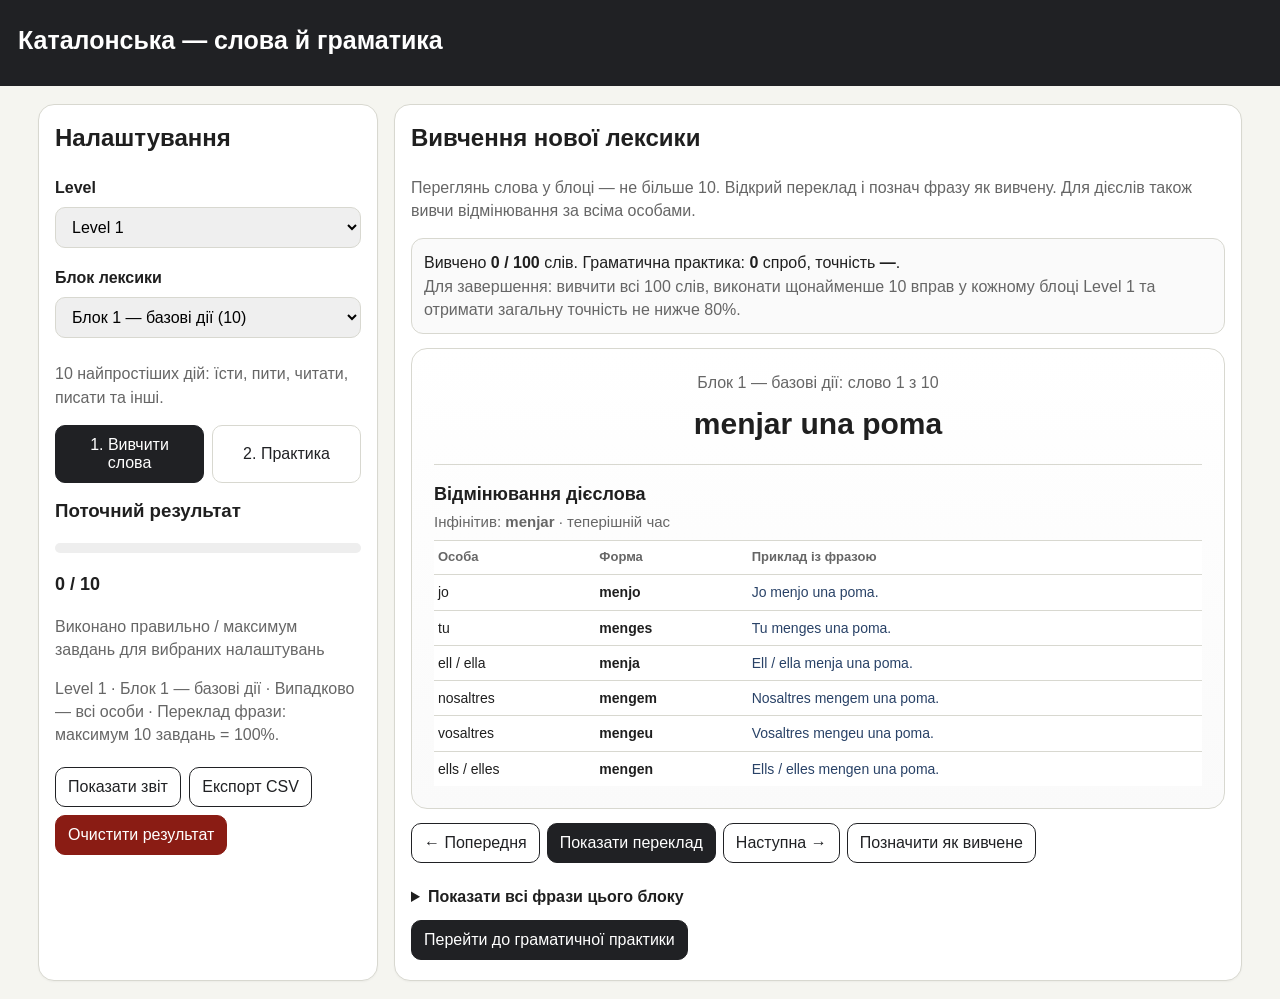
==== index.html @ cbca5242 "Add files via upload" ====
<!DOCTYPE html>
<html lang="uk">
<head>
  <meta charset="UTF-8">
  <meta name="viewport" content="width=device-width, initial-scale=1.0">
  <title>Каталонська — слова, дієслова й граматика</title>
  <style>
    :root {
      --bg:#f5f5f0; --card:#fff; --ink:#1f1f1f; --muted:#666; --line:#d8d8d0;
      --accent:#202124; --ok:#0a7a3d; --bad:#b3261e; --warn:#956000;
      --soft:#eef3ff; --soft2:#f2f7f0;
    }
    *{box-sizing:border-box}
    body{margin:0;font-family:Arial,Helvetica,sans-serif;background:var(--bg);color:var(--ink);line-height:1.45}
    header{background:var(--accent);color:#fff;padding:22px 18px}
    header h1{margin:0 0 6px;font-size:25px}
    header p{margin:0;color:#ddd}
    main{max-width:1240px;margin:0 auto;padding:18px;display:grid;grid-template-columns:1fr;gap:16px}
    @media(min-width:980px){main{grid-template-columns:340px 1fr}}
    .card{background:var(--card);border:1px solid var(--line);border-radius:16px;padding:16px;box-shadow:0 1px 2px rgba(0,0,0,.04)}
    h2,h3{margin-top:0}
    label{display:block;margin-top:10px}
    button,input,select{font-size:16px;border-radius:10px;border:1px solid var(--line);padding:10px 12px}
    select,input{width:100%;margin:8px 0}
    button{background:var(--accent);color:#fff;border-color:var(--accent);cursor:pointer;margin:4px 4px 4px 0}
    button.secondary{background:#fff;color:var(--accent)}
    button.danger{background:#8a1c14;border-color:#8a1c14}
    button:disabled{opacity:.55;cursor:not-allowed}
    button.lesson{display:block;width:100%;text-align:left;background:#fff;color:var(--accent);border-color:var(--line);margin:7px 0;padding:9px 11px}
    button.lesson.active{background:var(--accent);color:#fff}
    .muted{color:var(--muted)}
    .phrase-box{background:var(--soft);border-radius:14px;padding:14px;margin:12px 0}
    .phrase-main{font-size:23px;font-weight:bold;margin-bottom:6px}
    .grammar-note{background:var(--soft2);border:1px solid #d7e7d2;border-radius:12px;padding:12px;margin:12px 0}
    .step-title{font-size:21px;margin:6px 0 10px}
    .task{font-size:19px;background:#fafafa;border:1px solid var(--line);border-radius:12px;padding:12px;margin:12px 0}
    .feedback{display:none;padding:12px;border-radius:12px;margin-top:12px}
    .feedback.ok{display:block;background:#e7f6ed;color:var(--ok);border:1px solid #bfe5cd}
    .feedback.bad{display:block;background:#fdecea;color:var(--bad);border:1px solid #f5c7c3}
    .feedback.assisted{display:block;background:#fff7e8;color:var(--warn);border:1px solid #ead3a0}
    .progress{height:10px;background:#eee;border-radius:999px;overflow:hidden;margin:10px 0}
    .bar{height:100%;width:0;background:var(--accent);transition:width .2s ease}
    .score{font-size:18px;font-weight:bold}
    .choices button{display:block;width:100%;background:#fff;color:var(--accent);text-align:left;border-color:var(--line);margin:8px 0}
    .choices button.selected{border-color:var(--accent);background:#f0f0f0}
    .word-bank span{display:inline-block;padding:8px 10px;margin:4px;border:1px solid var(--line);border-radius:10px;background:#fff;cursor:pointer}
    .target{min-height:46px;border:1px dashed #999;border-radius:12px;background:#fafafa;padding:9px;margin:8px 0 12px}
    table{width:100%;border-collapse:collapse;margin-top:10px;font-size:14px}
    td,th{border-top:1px solid var(--line);padding:7px 4px;text-align:left;vertical-align:top}
    .hint-panel{margin-top:10px;padding:10px;border:1px solid var(--line);border-radius:12px;background:#fafafa}
    .hint-warning{font-size:14px;color:var(--warn);margin:6px 0}
    .metrics{display:grid;grid-template-columns:1fr;gap:10px;margin:12px 0}
    @media(min-width:760px){.metrics{grid-template-columns:repeat(auto-fit,minmax(130px,1fr))}}
    .metric{border:1px solid var(--line);border-radius:12px;padding:12px;background:#fafafa}
    .metric .value{font-size:24px;font-weight:bold}
    .level{padding:10px 12px;border-radius:12px;margin:10px 0;border:1px solid var(--line);background:#fafafa}
    .level.ok{border-color:#bfe5cd;color:var(--ok);background:#e7f6ed}
    .level.warn{border-color:#ead3a0;color:var(--warn);background:#fff7e8}
    .level.bad{border-color:#f5c7c3;color:var(--bad);background:#fdecea}
    .mistakes{max-height:300px;overflow:auto;border:1px solid var(--line);border-radius:12px;background:#fafafa;padding:8px}
    .mistake{border-bottom:1px solid var(--line);padding:8px 4px;font-size:14px}
    .mistake:last-child{border-bottom:none}
    .mode-switch{display:grid;grid-template-columns:1fr 1fr;gap:8px;margin:14px 0}
    button.mode{margin:0;background:#fff;color:var(--accent);border-color:var(--line)}
    button.mode.active{background:var(--accent);color:#fff;border-color:var(--accent)}
    .study-card{border:1px solid var(--line);border-radius:16px;padding:22px;text-align:center;background:linear-gradient(180deg,#fff,#fafafa);margin:14px 0}
    .study-ca{font-size:30px;font-weight:700;margin:8px 0}
    .study-uk{font-size:22px;margin:12px 0;color:var(--ok)}
    .study-conjugation{margin-top:18px;padding-top:16px;border-top:1px solid var(--line);text-align:left}
    .study-conjugation h3{margin:0 0 4px;font-size:18px}
    .study-conjugation .verb-label{font-size:15px;color:var(--muted);margin-bottom:8px}
    .study-conjugation table{margin-top:8px;background:#fff}
    .study-conjugation th{font-size:13px;color:var(--muted)}
    .study-conjugation td:nth-child(2){font-weight:700}
    .study-conjugation .example{color:#294267}
    @media(max-width:620px){
      .study-conjugation th:nth-child(3),
      .study-conjugation td:nth-child(3){display:none}
    }
    .study-actions{display:flex;flex-wrap:wrap;gap:7px;align-items:center}
    .study-actions button{margin:0}
    .study-progress{padding:12px;border:1px solid var(--line);border-radius:12px;background:#fafafa;margin:12px 0}
    .vocab-table td:first-child{font-weight:700}
    .learned-row{background:#eef8f1}
    .learned-badge{display:inline-block;padding:2px 7px;border-radius:999px;background:#e7f6ed;color:var(--ok);font-size:13px}
    .spelling-note{margin-top:7px;padding:8px 10px;border-radius:10px;background:#eef3ff;color:#294267}
    details{margin-top:14px}
    summary{cursor:pointer;font-weight:700;padding:8px 0}
    .hidden{display:none}
    code{background:#eee;padding:2px 5px;border-radius:5px}
  </style>
</head>
<body>
<header>
  <h1>Каталонська — слова й граматика</h1>
</header>

<main>
  <aside class="card">
    <h2>Налаштування</h2>

    <label for="levelSelect"><b>Level</b></label>
    <select id="levelSelect">
      <option value="level1">Level 1</option>
      <option value="level2">Level 2</option>
      <option value="level3">Level 3</option>
      <option value="level4">Level 4</option>
    </select>

    <label for="blockSelect"><b>Блок лексики</b></label>
    <select id="blockSelect"></select>
    <p class="muted" id="blockDescription"></p>

    <div class="mode-switch" aria-label="Режим роботи">
      <button class="mode active" id="studyMode" type="button">1. Вивчити слова</button>
      <button class="mode" id="practiceMode" type="button">2. Практика</button>
    </div>

    <div id="grammarControls" class="hidden">
      <label for="personSelect"><b>Граматична особа</b></label>
      <select id="personSelect">
        <option value="random">Випадково — всі особи</option>
        <option value="jo">jo</option>
        <option value="tu">tu</option>
        <option value="ell">ell / ella</option>
        <option value="nosaltres">nosaltres</option>
        <option value="vosaltres">vosaltres</option>
        <option value="ells">ells / elles</option>
      </select>

      <h3>Мініуроки</h3>
      <button class="lesson active" data-lesson="phrase">1. Переклад фрази</button>
      <button class="lesson" data-lesson="choice">2. Обери фразу</button>
      <button class="lesson" data-lesson="present">3. Теперішній час</button>
      <button class="lesson" data-lesson="negative">4. Заперечення</button>
      <button class="lesson" data-lesson="question">5. Питання</button>
      <button class="lesson" data-lesson="modal">6. He de / Puc / Vull</button>
      <button class="lesson" data-lesson="past">7. Минулий час</button>
      <button class="lesson" data-lesson="future">8. Майбутній час</button>
      <button class="lesson" data-lesson="build">9. Склади речення</button>
      <button class="lesson" data-lesson="mixed">10. Змішана практика</button>
    </div>

    <h3>Поточний результат</h3>
    <div class="progress"><div class="bar" id="bar"></div></div>
    <p class="score"><span id="correct">0</span> / <span id="total">0</span></p>
    <p class="muted">Виконано правильно / максимум завдань для вибраних налаштувань</p>
    <p class="muted" id="filterMaximum"></p>

    <button class="secondary" id="showReport">Показати звіт</button>
    <button class="secondary" id="exportCsv">Експорт CSV</button>
    <button class="danger" id="reset">Очистити результат</button>
  </aside>

  <section class="card">
    <div id="studyPanel">
      <h2>Вивчення нової лексики</h2>
      <p class="muted">Переглянь слова у блоці — не більше 10. Відкрий переклад і познач фразу як вивчену. Для дієслів також вивчи відмінювання за всіма особами.</p>

      <div id="beginnerProgress" class="study-progress"></div>

      <div class="study-card">
        <div class="muted" id="studyCounter"></div>
        <div class="study-ca" id="studyCa"></div>
        <div class="study-uk hidden" id="studyUk"></div>
        <div class="study-conjugation" id="studyConjugation"></div>
      </div>

      <div class="study-actions">
        <button class="secondary" id="studyPrev" type="button">← Попередня</button>
        <button id="revealTranslation" type="button">Показати переклад</button>
        <button class="secondary" id="studyNext" type="button">Наступна →</button>
        <button class="secondary" id="markLearned" type="button">Позначити як вивчене</button>
      </div>

      <details>
        <summary>Показати всі фрази цього блоку</summary>
        <table class="vocab-table" id="vocabTable">
          <thead><tr><th>Каталонською</th><th>Українською</th><th>Статус</th></tr></thead>
          <tbody></tbody>
        </table>
      </details>

      <button id="goToPractice" type="button">Перейти до граматичної практики</button>
    </div>

    <div id="practicePanel" class="hidden">
      <h2 id="lessonTitle"></h2>

      <div class="phrase-box">
        <div class="phrase-main" id="ukPhrase"></div>
        <div class="muted">Блок: <b id="activeBlockTitle"></b></div>
        <div class="muted">Каталонська фраза після перевірки: <b id="caPhrase">—</b></div>
      </div>

      <div class="grammar-note" id="grammarNote"></div>
      <div id="exercise"></div>
      <div id="feedback" class="feedback"></div>

      <button id="check">Перевірити</button>
      <button class="secondary" id="next" disabled>Наступне завдання</button>
      <p class="muted">Оцінюється тільки перша перевірка. Великі/малі літери та каталонські наголоси не знижують бал. Якщо відкрити підказку до перевірки, бал не нараховується.</p>
    </div>

    <div id="reportPanel" class="hidden">
      <h2>Звіт про якість роботи</h2>
      <p class="muted">Дані зберігаються локально в браузері цього пристрою.</p>

      <div id="qualityLevel" class="level"></div>

      <div class="metrics">
        <div class="metric"><div class="value" id="mAccuracy">0%</div><div>Виконання вибраного набору</div></div>
        <div class="metric"><div class="value" id="mCorrect">0</div><div>Правильно без підказки</div></div>
        <div class="metric"><div class="value" id="mHints">0</div><div>Використано підказок</div></div>
        <div class="metric"><div class="value" id="mAttempts">0</div><div>Усього спроб</div></div>
        <div class="metric"><div class="value" id="mTime">0 c</div><div>Середній час</div></div>
        <div class="metric"><div class="value" id="mSpelling">0</div><div>Підказки з написання</div></div>
      </div>

      <h3>Результат за блоками</h3>
      <table id="blockTable"><thead><tr><th>Блок</th><th>Правильно</th><th>Усього</th><th>Точність</th><th>Оцінка</th></tr></thead><tbody></tbody></table>

      <h3>Результат за мініуроками</h3>
      <table id="lessonTable"><thead><tr><th>Мініурок</th><th>Правильно</th><th>Усього</th><th>Точність</th><th>Оцінка</th></tr></thead><tbody></tbody></table>

      <h3>Результат за особами</h3>
      <table id="personTable"><thead><tr><th>Особа</th><th>Правильно</th><th>Усього</th><th>Точність</th><th>Оцінка</th></tr></thead><tbody></tbody></table>

      <h3>Що потрібно повторити</h3>
      <div id="recommendations"></div>

      <h3>Останні незараховані відповіді</h3>
      <div id="mistakes" class="mistakes"></div>

      <button class="secondary" id="backToPractice">Повернутися до вправ</button>
    </div>
  </section>
</main>

<script>
const BLOCKS = [
  {
    "id": "beginner1",
    "level": "level1",
    "title": "Блок 1 — базові дії",
    "description": "10 найпростіших дій: їсти, пити, читати, писати та інші.",
    "phrases": [
      {
        "ca": "menjar una poma",
        "uk": "їсти яблуко"
      },
      {
        "ca": "beure aigua",
        "uk": "пити воду"
      },
      {
        "ca": "llegir un llibre",
        "uk": "читати книжку"
      },
      {
        "ca": "escriure una paraula",
        "uk": "писати слово"
      },
      {
        "ca": "mirar un dibuix",
        "uk": "дивитися на малюнок"
      },
      {
        "ca": "escoltar música",
        "uk": "слухати музику"
      },
      {
        "ca": "parlar català",
        "uk": "говорити каталонською"
      },
      {
        "ca": "obrir la porta",
        "uk": "відчиняти двері"
      },
      {
        "ca": "tancar la finestra",
        "uk": "зачиняти вікно"
      },
      {
        "ca": "dormir bé",
        "uk": "добре спати"
      }
    ]
  },
  {
    "id": "beginner2",
    "level": "level1",
    "title": "Блок 2 — удома",
    "description": "10 простих фраз про дім і щоденні домашні справи.",
    "phrases": [
      {
        "ca": "viure en una casa",
        "uk": "жити в будинку"
      },
      {
        "ca": "entrar a l’habitació",
        "uk": "заходити до кімнати"
      },
      {
        "ca": "sortir de casa",
        "uk": "виходити з дому"
      },
      {
        "ca": "netejar la taula",
        "uk": "прибирати стіл"
      },
      {
        "ca": "rentar els plats",
        "uk": "мити посуд"
      },
      {
        "ca": "preparar l’esmorzar",
        "uk": "готувати сніданок"
      },
      {
        "ca": "ajudar a casa",
        "uk": "допомагати вдома"
      },
      {
        "ca": "buscar les claus",
        "uk": "шукати ключі"
      },
      {
        "ca": "trobar la motxilla",
        "uk": "знаходити рюкзак"
      },
      {
        "ca": "seure a la cadira",
        "uk": "сідати на стілець"
      }
    ]
  },
  {
    "id": "beginner3",
    "level": "level1",
    "title": "Блок 3 — школа",
    "description": "10 базових фраз про уроки, завдання та клас.",
    "phrases": [
      {
        "ca": "anar a l’escola",
        "uk": "йти до школи"
      },
      {
        "ca": "estudiar català",
        "uk": "вивчати каталонську"
      },
      {
        "ca": "fer els deures",
        "uk": "робити домашнє завдання"
      },
      {
        "ca": "preguntar a la mestra",
        "uk": "запитувати вчительку"
      },
      {
        "ca": "respondre una pregunta",
        "uk": "відповідати на запитання"
      },
      {
        "ca": "treballar en grup",
        "uk": "працювати в групі"
      },
      {
        "ca": "dibuixar un mapa",
        "uk": "малювати карту"
      },
      {
        "ca": "comptar fins a deu",
        "uk": "рахувати до десяти"
      },
      {
        "ca": "aprendre una paraula",
        "uk": "вивчати слово"
      },
      {
        "ca": "recordar la resposta",
        "uk": "пам’ятати відповідь"
      }
    ]
  },
  {
    "id": "beginner4",
    "level": "level1",
    "title": "Блок 4 — сім’я та друзі",
    "description": "10 простих фраз про родину, друзів і спілкування.",
    "phrases": [
      {
        "ca": "veure la família",
        "uk": "бачити родину"
      },
      {
        "ca": "visitar els avis",
        "uk": "відвідувати бабусю й дідуся"
      },
      {
        "ca": "jugar amb un amic",
        "uk": "гратися з другом"
      },
      {
        "ca": "parlar amb la mare",
        "uk": "розмовляти з мамою"
      },
      {
        "ca": "ajudar el pare",
        "uk": "допомагати татові"
      },
      {
        "ca": "estimar la família",
        "uk": "любити родину"
      },
      {
        "ca": "compartir una joguina",
        "uk": "ділитися іграшкою"
      },
      {
        "ca": "esperar una amiga",
        "uk": "чекати на подругу"
      },
      {
        "ca": "donar les gràcies",
        "uk": "дякувати"
      },
      {
        "ca": "saludar un company",
        "uk": "вітатися з однокласником"
      }
    ]
  },
  {
    "id": "beginner5",
    "level": "level1",
    "title": "Блок 5 — мій день",
    "description": "10 фраз про ранкові справи, школу, їжу та сон.",
    "phrases": [
      {
        "ca": "llevar-se al matí",
        "uk": "вставати вранці"
      },
      {
        "ca": "rentar-se la cara",
        "uk": "мити обличчя"
      },
      {
        "ca": "vestir-se ràpid",
        "uk": "швидко одягатися"
      },
      {
        "ca": "esmorzar a casa",
        "uk": "снідати вдома"
      },
      {
        "ca": "anar a l’escola",
        "uk": "йти до школи"
      },
      {
        "ca": "tornar a casa",
        "uk": "повертатися додому"
      },
      {
        "ca": "dinar amb la família",
        "uk": "обідати з родиною"
      },
      {
        "ca": "descansar una estona",
        "uk": "трохи відпочивати"
      },
      {
        "ca": "sopar a les vuit",
        "uk": "вечеряти о восьмій"
      },
      {
        "ca": "anar a dormir",
        "uk": "йти спати"
      }
    ]
  },
  {
    "id": "beginner6",
    "level": "level1",
    "title": "Блок 6 — їжа та напої",
    "description": "10 базових фраз про продукти, приготування їжі та бажання.",
    "phrases": [
      {
        "ca": "comprar pa",
        "uk": "купувати хліб"
      },
      {
        "ca": "menjar fruita",
        "uk": "їсти фрукти"
      },
      {
        "ca": "beure llet",
        "uk": "пити молоко"
      },
      {
        "ca": "cuinar arròs",
        "uk": "готувати рис"
      },
      {
        "ca": "tallar una poma",
        "uk": "різати яблуко"
      },
      {
        "ca": "preparar una amanida",
        "uk": "готувати салат"
      },
      {
        "ca": "posar la taula",
        "uk": "накривати на стіл"
      },
      {
        "ca": "tenir gana",
        "uk": "бути голодним"
      },
      {
        "ca": "tenir set",
        "uk": "хотіти пити"
      },
      {
        "ca": "voler un gelat",
        "uk": "хотіти морозиво"
      }
    ]
  },
  {
    "id": "beginner7",
    "level": "level1",
    "title": "Блок 7 — місця та напрямки",
    "description": "10 простих фраз про дорогу, транспорт і рух.",
    "phrases": [
      {
        "ca": "anar al parc",
        "uk": "йти до парку"
      },
      {
        "ca": "caminar pel carrer",
        "uk": "йти вулицею"
      },
      {
        "ca": "girar a la dreta",
        "uk": "повертати праворуч"
      },
      {
        "ca": "girar a l’esquerra",
        "uk": "повертати ліворуч"
      },
      {
        "ca": "entrar a la botiga",
        "uk": "заходити до магазину"
      },
      {
        "ca": "sortir de l’escola",
        "uk": "виходити зі школи"
      },
      {
        "ca": "esperar l’autobús",
        "uk": "чекати на автобус"
      },
      {
        "ca": "pujar les escales",
        "uk": "підійматися сходами"
      },
      {
        "ca": "baixar les escales",
        "uk": "спускатися сходами"
      },
      {
        "ca": "arribar a casa",
        "uk": "приходити додому"
      }
    ]
  },
  {
    "id": "beginner8",
    "level": "level1",
    "title": "Блок 8 — одяг і погода",
    "description": "10 базових фраз про одяг, температуру та погоду.",
    "phrases": [
      {
        "ca": "portar una jaqueta",
        "uk": "носити куртку"
      },
      {
        "ca": "posar-se un abric",
        "uk": "одягати пальто"
      },
      {
        "ca": "treure les sabates",
        "uk": "знімати взуття"
      },
      {
        "ca": "obrir el paraigua",
        "uk": "розкривати парасолю"
      },
      {
        "ca": "tenir fred",
        "uk": "мерзнути"
      },
      {
        "ca": "tenir calor",
        "uk": "відчувати спеку"
      },
      {
        "ca": "mirar la pluja",
        "uk": "дивитися на дощ"
      },
      {
        "ca": "jugar amb la neu",
        "uk": "гратися зі снігом"
      },
      {
        "ca": "veure el sol",
        "uk": "бачити сонце"
      },
      {
        "ca": "esperar bon temps",
        "uk": "чекати гарної погоди"
      }
    ]
  },
  {
    "id": "beginner9",
    "level": "level1",
    "title": "Блок 9 — почуття та потреби",
    "description": "10 простих фраз про самопочуття, потреби та емоції.",
    "phrases": [
      {
        "ca": "sentir-se bé",
        "uk": "почуватися добре"
      },
      {
        "ca": "sentir-se malament",
        "uk": "почуватися погано"
      },
      {
        "ca": "tenir por",
        "uk": "боятися"
      },
      {
        "ca": "tenir son",
        "uk": "хотіти спати"
      },
      {
        "ca": "necessitar ajuda",
        "uk": "потребувати допомоги"
      },
      {
        "ca": "voler descansar",
        "uk": "хотіти відпочити"
      },
      {
        "ca": "poder continuar",
        "uk": "могти продовжувати"
      },
      {
        "ca": "dir la veritat",
        "uk": "казати правду"
      },
      {
        "ca": "riure molt",
        "uk": "багато сміятися"
      },
      {
        "ca": "plorar una mica",
        "uk": "трохи плакати"
      }
    ]
  },
  {
    "id": "beginner10",
    "level": "level1",
    "title": "Блок 10 — просте спілкування",
    "description": "Останні 10 фраз Level 1: привітання, відповіді та прохання.",
    "phrases": [
      {
        "ca": "dir bon dia",
        "uk": "казати «добрий день»"
      },
      {
        "ca": "dir bona nit",
        "uk": "казати «добраніч»"
      },
      {
        "ca": "demanar perdó",
        "uk": "просити вибачення"
      },
      {
        "ca": "donar les gràcies",
        "uk": "дякувати"
      },
      {
        "ca": "preguntar el nom",
        "uk": "запитувати ім’я"
      },
      {
        "ca": "respondre que sí",
        "uk": "відповідати «так»"
      },
      {
        "ca": "respondre que no",
        "uk": "відповідати «ні»"
      },
      {
        "ca": "parlar a poc a poc",
        "uk": "говорити повільно"
      },
      {
        "ca": "repetir una paraula",
        "uk": "повторювати слово"
      },
      {
        "ca": "entendre la pregunta",
        "uk": "розуміти запитання"
      }
    ]
  },
  {
    "id": "level2_1",
    "level": "level2",
    "title": "Блок 1 — у школі",
    "description": "Шкільні дії, інструкції та просте спілкування на уроці.",
    "phrases": [
      {
        "ca": "portar el material escolar",
        "uk": "приносити шкільне приладдя"
      },
      {
        "ca": "arribar a l’escola a temps",
        "uk": "приходити до школи вчасно"
      },
      {
        "ca": "escoltar la mestra",
        "uk": "слухати вчительку"
      },
      {
        "ca": "treballar en parella",
        "uk": "працювати в парі"
      },
      {
        "ca": "fer una pregunta",
        "uk": "ставити запитання"
      },
      {
        "ca": "demanar ajuda",
        "uk": "просити допомоги"
      },
      {
        "ca": "escriure una resposta completa",
        "uk": "писати повну відповідь"
      },
      {
        "ca": "llegir en veu alta",
        "uk": "читати вголос"
      },
      {
        "ca": "corregir un error",
        "uk": "виправляти помилку"
      },
      {
        "ca": "preparar un examen",
        "uk": "готуватися до іспиту"
      }
    ]
  },
  {
    "id": "level2_2",
    "level": "level2",
    "title": "Блок 2 — розпорядок дня",
    "description": "Щоденні справи з точнішим описом часу та послідовності.",
    "phrases": [
      {
        "ca": "llevar-se a les set",
        "uk": "вставати о сьомій"
      },
      {
        "ca": "rentar-se les dents",
        "uk": "чистити зуби"
      },
      {
        "ca": "vestir-se abans d’esmorzar",
        "uk": "одягатися перед сніданком"
      },
      {
        "ca": "preparar la motxilla",
        "uk": "готувати рюкзак"
      },
      {
        "ca": "sortir de casa d’hora",
        "uk": "виходити з дому рано"
      },
      {
        "ca": "caminar fins a l’escola",
        "uk": "йти пішки до школи"
      },
      {
        "ca": "tornar a casa a la tarda",
        "uk": "повертатися додому після обіду"
      },
      {
        "ca": "fer els deures després de dinar",
        "uk": "робити домашнє завдання після обіду"
      },
      {
        "ca": "descansar mitja hora",
        "uk": "відпочивати пів години"
      },
      {
        "ca": "anar a dormir d’hora",
        "uk": "лягати спати рано"
      }
    ]
  },
  {
    "id": "level2_3",
    "level": "level2",
    "title": "Блок 3 — домашні справи",
    "description": "Прості обов’язки вдома та догляд за кімнатою.",
    "phrases": [
      {
        "ca": "fer el llit",
        "uk": "застеляти ліжко"
      },
      {
        "ca": "netejar l’habitació",
        "uk": "прибирати кімнату"
      },
      {
        "ca": "rentar la roba",
        "uk": "прати одяг"
      },
      {
        "ca": "treure la brossa",
        "uk": "виносити сміття"
      },
      {
        "ca": "posar la taula",
        "uk": "накривати на стіл"
      },
      {
        "ca": "preparar el sopar",
        "uk": "готувати вечерю"
      },
      {
        "ca": "obrir les finestres",
        "uk": "відчиняти вікна"
      },
      {
        "ca": "tancar la porta amb clau",
        "uk": "замикати двері на ключ"
      },
      {
        "ca": "ajudar la família",
        "uk": "допомагати родині"
      },
      {
        "ca": "buscar una cosa perduda",
        "uk": "шукати загублену річ"
      }
    ]
  },
  {
    "id": "level2_4",
    "level": "level2",
    "title": "Блок 4 — їжа та покупки",
    "description": "Покупки, просте замовлення їжі та приготування страв.",
    "phrases": [
      {
        "ca": "comprar fruita i verdura",
        "uk": "купувати фрукти й овочі"
      },
      {
        "ca": "demanar un entrepà",
        "uk": "замовляти бутерброд"
      },
      {
        "ca": "triar una beguda",
        "uk": "обирати напій"
      },
      {
        "ca": "pagar el compte",
        "uk": "оплачувати рахунок"
      },
      {
        "ca": "preparar un berenar",
        "uk": "готувати перекус"
      },
      {
        "ca": "tallar el pa",
        "uk": "різати хліб"
      },
      {
        "ca": "cuinar pasta",
        "uk": "готувати макарони"
      },
      {
        "ca": "posar llet als cereals",
        "uk": "додавати молоко до пластівців"
      },
      {
        "ca": "beure suc de taronja",
        "uk": "пити апельсиновий сік"
      },
      {
        "ca": "voler unes postres",
        "uk": "хотіти десерт"
      }
    ]
  },
  {
    "id": "level2_5",
    "level": "level2",
    "title": "Блок 5 — місто і транспорт",
    "description": "Пересування містом, автобусом і пошук потрібного місця.",
    "phrases": [
      {
        "ca": "anar a la biblioteca",
        "uk": "йти до бібліотеки"
      },
      {
        "ca": "esperar l’autobús",
        "uk": "чекати на автобус"
      },
      {
        "ca": "pujar a l’autobús",
        "uk": "сідати в автобус"
      },
      {
        "ca": "baixar a la parada següent",
        "uk": "виходити на наступній зупинці"
      },
      {
        "ca": "caminar fins al parc",
        "uk": "йти пішки до парку"
      },
      {
        "ca": "girar després del semàfor",
        "uk": "повертати після світлофора"
      },
      {
        "ca": "entrar a la farmàcia",
        "uk": "заходити до аптеки"
      },
      {
        "ca": "sortir del supermercat",
        "uk": "виходити із супермаркету"
      },
      {
        "ca": "arribar a l’estació",
        "uk": "прибувати на станцію"
      },
      {
        "ca": "tornar a casa en autobús",
        "uk": "повертатися додому автобусом"
      }
    ]
  },
  {
    "id": "level2_6",
    "level": "level2",
    "title": "Блок 6 — здоров’я",
    "description": "Прості фрази про самопочуття, відпочинок і здорові звички.",
    "phrases": [
      {
        "ca": "tenir mal de cap",
        "uk": "мати головний біль"
      },
      {
        "ca": "tenir mal de panxa",
        "uk": "мати біль у животі"
      },
      {
        "ca": "necessitar descansar",
        "uk": "потребувати відпочинку"
      },
      {
        "ca": "beure molta aigua",
        "uk": "пити багато води"
      },
      {
        "ca": "menjar aliments saludables",
        "uk": "їсти корисні продукти"
      },
      {
        "ca": "prendre un medicament",
        "uk": "приймати ліки"
      },
      {
        "ca": "anar al metge",
        "uk": "йти до лікаря"
      },
      {
        "ca": "dormir vuit hores",
        "uk": "спати вісім годин"
      },
      {
        "ca": "caminar cada dia",
        "uk": "ходити пішки щодня"
      },
      {
        "ca": "sentir-se millor",
        "uk": "почуватися краще"
      }
    ]
  },
  {
    "id": "level2_7",
    "level": "level2",
    "title": "Блок 7 — вільний час",
    "description": "Хобі, спорт, музика, читання та культурні заняття.",
    "phrases": [
      {
        "ca": "fer esport després de classe",
        "uk": "займатися спортом після уроків"
      },
      {
        "ca": "jugar a futbol",
        "uk": "грати у футбол"
      },
      {
        "ca": "mirar una pel·lícula",
        "uk": "дивитися фільм"
      },
      {
        "ca": "llegir un còmic",
        "uk": "читати комікс"
      },
      {
        "ca": "escoltar una cançó nova",
        "uk": "слухати нову пісню"
      },
      {
        "ca": "dibuixar un personatge",
        "uk": "малювати персонажа"
      },
      {
        "ca": "fer una foto",
        "uk": "робити фотографію"
      },
      {
        "ca": "visitar un museu",
        "uk": "відвідувати музей"
      },
      {
        "ca": "aprendre una cançó",
        "uk": "вивчати пісню"
      },
      {
        "ca": "caminar amb els amics",
        "uk": "гуляти з друзями"
      }
    ]
  },
  {
    "id": "level2_8",
    "level": "level2",
    "title": "Блок 8 — друзі та родина",
    "description": "Спілкування, допомога, спільні заняття та повага до інших.",
    "phrases": [
      {
        "ca": "parlar amb els companys",
        "uk": "розмовляти з однокласниками"
      },
      {
        "ca": "ajudar una amiga",
        "uk": "допомагати подрузі"
      },
      {
        "ca": "compartir una idea",
        "uk": "ділитися ідеєю"
      },
      {
        "ca": "esperar un amic",
        "uk": "чекати на друга"
      },
      {
        "ca": "donar un regal",
        "uk": "дарувати подарунок"
      },
      {
        "ca": "explicar una història",
        "uk": "розповідати історію"
      },
      {
        "ca": "respectar una opinió",
        "uk": "поважати думку"
      },
      {
        "ca": "visitar els avis",
        "uk": "відвідувати бабусю й дідуся"
      },
      {
        "ca": "jugar amb els cosins",
        "uk": "гратися з двоюрідними братами й сестрами"
      },
      {
        "ca": "treballar amb una altra persona",
        "uk": "працювати з іншою людиною"
      }
    ]
  },
  {
    "id": "level2_9",
    "level": "level2",
    "title": "Блок 9 — погода та одяг",
    "description": "Одяг за погодою та прості дії в дощовий або теплий день.",
    "phrases": [
      {
        "ca": "portar sabates còmodes",
        "uk": "носити зручне взуття"
      },
      {
        "ca": "posar-se una gorra",
        "uk": "одягати кепку"
      },
      {
        "ca": "treure la jaqueta",
        "uk": "знімати куртку"
      },
      {
        "ca": "obrir el paraigua",
        "uk": "розкривати парасолю"
      },
      {
        "ca": "mirar la previsió del temps",
        "uk": "дивитися прогноз погоди"
      },
      {
        "ca": "tenir fred al matí",
        "uk": "мерзнути вранці"
      },
      {
        "ca": "tenir calor a la tarda",
        "uk": "відчувати спеку після обіду"
      },
      {
        "ca": "sortir amb paraigua",
        "uk": "виходити з парасолею"
      },
      {
        "ca": "caminar sota la pluja",
        "uk": "йти під дощем"
      },
      {
        "ca": "tornar a casa aviat",
        "uk": "повертатися додому рано"
      }
    ]
  },
  {
    "id": "level2_10",
    "level": "level2",
    "title": "Блок 10 — плани",
    "description": "Прості наміри та плани на вихідні або невелику подорож.",
    "phrases": [
      {
        "ca": "voler anar al cinema",
        "uk": "хотіти піти до кінотеатру"
      },
      {
        "ca": "poder sortir demà",
        "uk": "могти вийти завтра"
      },
      {
        "ca": "preparar una excursió",
        "uk": "готувати екскурсію"
      },
      {
        "ca": "parlar del cap de setmana",
        "uk": "говорити про вихідні"
      },
      {
        "ca": "visitar un lloc nou",
        "uk": "відвідувати нове місце"
      },
      {
        "ca": "portar menjar i aigua",
        "uk": "брати їжу та воду"
      },
      {
        "ca": "arribar a temps",
        "uk": "приходити вчасно"
      },
      {
        "ca": "recordar el camí",
        "uk": "пам’ятати дорогу"
      },
      {
        "ca": "tornar al vespre",
        "uk": "повертатися ввечері"
      },
      {
        "ca": "fer plans amb els amics",
        "uk": "планувати щось із друзями"
      }
    ]
  },
  {
    "id": "block1_part1",
    "title": "Блок 1 — рішення та думки, частина 1",
    "description": "Перший блок попередньої лексики. Частина 1 з 3; у блоці 10 слів.",
    "phrases": [
      {
        "ca": "fer un esforç",
        "uk": "докласти зусиль"
      },
      {
        "ca": "prendre una decisió",
        "uk": "ухвалити рішення"
      },
      {
        "ca": "tenir en compte",
        "uk": "брати до уваги"
      },
      {
        "ca": "posar-se d’acord",
        "uk": "домовитися"
      },
      {
        "ca": "anar amb compte",
        "uk": "бути обережним"
      },
      {
        "ca": "fer-se responsable de",
        "uk": "брати на себе відповідальність за"
      },
      {
        "ca": "tenir l’oportunitat de",
        "uk": "мати можливість"
      },
      {
        "ca": "donar suport a algú",
        "uk": "підтримувати когось"
      },
      {
        "ca": "fer una queixa",
        "uk": "подати скаргу"
      },
      {
        "ca": "arribar a una conclusió",
        "uk": "дійти висновку"
      }
    ],
    "level": "level3"
  },
  {
    "id": "block1_part2",
    "title": "Блок 2 — рішення та думки, частина 2",
    "description": "Перший блок попередньої лексики. Частина 2 з 3; у блоці 10 слів.",
    "phrases": [
      {
        "ca": "canviar d’opinió",
        "uk": "змінити думку"
      },
      {
        "ca": "estar d’acord amb",
        "uk": "погоджуватися з"
      },
      {
        "ca": "estar en desacord amb",
        "uk": "не погоджуватися з"
      },
      {
        "ca": "tenir dubtes sobre",
        "uk": "мати сумніви щодо"
      },
      {
        "ca": "resoldre un problema",
        "uk": "вирішити проблему"
      },
      {
        "ca": "aprofitar el temps",
        "uk": "використовувати час з користю"
      },
      {
        "ca": "perdre el temps",
        "uk": "марнувати час"
      },
      {
        "ca": "fer una proposta",
        "uk": "зробити пропозицію"
      },
      {
        "ca": "millorar les condicions",
        "uk": "покращити умови"
      },
      {
        "ca": "tenir experiència en",
        "uk": "мати досвід у"
      }
    ],
    "level": "level3"
  },
  {
    "id": "block1_part3",
    "title": "Блок 3 — рішення та думки, частина 3",
    "description": "Перший блок попередньої лексики. Частина 3 з 3; у блоці 5 слів.",
    "phrases": [
      {
        "ca": "fer front a una situació",
        "uk": "дати раду ситуації"
      },
      {
        "ca": "dependre de les circumstàncies",
        "uk": "залежати від обставин"
      },
      {
        "ca": "aconseguir un objectiu",
        "uk": "досягти мети"
      },
      {
        "ca": "tenir conseqüències",
        "uk": "мати наслідки"
      },
      {
        "ca": "valorar els avantatges i els inconvenients",
        "uk": "оцінити переваги та недоліки"
      }
    ],
    "level": "level3"
  },
  {
    "id": "block2_part1",
    "title": "Блок 4 — правила та співпраця, частина 1",
    "description": "Другий блок попередньої лексики. Частина 1 з 3; у блоці 10 слів.",
    "phrases": [
      {
        "ca": "prendre mesures",
        "uk": "вживати заходів"
      },
      {
        "ca": "fer una excepció",
        "uk": "зробити виняток"
      },
      {
        "ca": "tenir la intenció de",
        "uk": "мати намір"
      },
      {
        "ca": "posar en pràctica",
        "uk": "застосувати на практиці"
      },
      {
        "ca": "fer una comparació",
        "uk": "зробити порівняння"
      },
      {
        "ca": "arribar a un acord",
        "uk": "досягти домовленості"
      },
      {
        "ca": "tenir confiança en",
        "uk": "мати довіру до"
      },
      {
        "ca": "perdre la confiança en",
        "uk": "втратити довіру до"
      },
      {
        "ca": "fer una reclamació",
        "uk": "подати претензію / скаргу"
      },
      {
        "ca": "donar una explicació",
        "uk": "дати пояснення"
      }
    ],
    "level": "level3"
  },
  {
    "id": "block2_part2",
    "title": "Блок 5 — правила та співпраця, частина 2",
    "description": "Другий блок попередньої лексики. Частина 2 з 3; у блоці 10 слів.",
    "phrases": [
      {
        "ca": "demanar aclariments",
        "uk": "попросити роз’яснення"
      },
      {
        "ca": "tenir accés a",
        "uk": "мати доступ до"
      },
      {
        "ca": "limitar l’accés a",
        "uk": "обмежити доступ до"
      },
      {
        "ca": "fer servir una eina",
        "uk": "використовувати інструмент"
      },
      {
        "ca": "assumir un risc",
        "uk": "взяти на себе ризик"
      },
      {
        "ca": "evitar un conflicte",
        "uk": "уникнути конфлікту"
      },
      {
        "ca": "tenir una actitud positiva",
        "uk": "мати позитивне ставлення"
      },
      {
        "ca": "canviar de comportament",
        "uk": "змінити поведінку"
      },
      {
        "ca": "respectar les normes",
        "uk": "дотримуватися правил"
      },
      {
        "ca": "incomplir les normes",
        "uk": "порушувати правила"
      }
    ],
    "level": "level3"
  },
  {
    "id": "block2_part3",
    "title": "Блок 6 — правила та співпраця, частина 3",
    "description": "Другий блок попередньої лексики. Частина 3 з 3; у блоці 5 слів.",
    "phrases": [
      {
        "ca": "tenir una bona relació amb",
        "uk": "мати добрі стосунки з"
      },
      {
        "ca": "fer una aportació",
        "uk": "зробити внесок"
      },
      {
        "ca": "arribar tard",
        "uk": "запізнитися"
      },
      {
        "ca": "complir un termini",
        "uk": "вкластися у термін"
      },
      {
        "ca": "prendre consciència de",
        "uk": "усвідомити"
      }
    ],
    "level": "level3"
  },
  {
    "id": "block3_part1",
    "title": "Блок 7 — участь та результати, частина 1",
    "description": "Третій блок попередньої лексики. Частина 1 з 3; у блоці 10 слів.",
    "phrases": [
      {
        "ca": "tenir influència en",
        "uk": "мати вплив на"
      },
      {
        "ca": "participar en",
        "uk": "брати участь у"
      },
      {
        "ca": "parar atenció a",
        "uk": "звертати увагу на"
      },
      {
        "ca": "evitar errors",
        "uk": "уникати помилок"
      },
      {
        "ca": "treure una conclusió",
        "uk": "зробити висновок"
      },
      {
        "ca": "dependre d’algú",
        "uk": "залежати від когось"
      },
      {
        "ca": "comptar amb algú",
        "uk": "покладатися на когось"
      },
      {
        "ca": "adaptar-se a una situació",
        "uk": "пристосуватися до ситуації"
      },
      {
        "ca": "millorar el nivell",
        "uk": "підвищити рівень"
      },
      {
        "ca": "reduir el risc",
        "uk": "зменшити ризик"
      }
    ],
    "level": "level3"
  },
  {
    "id": "block3_part2",
    "title": "Блок 8 — участь та результати, частина 2",
    "description": "Третій блок попередньої лексики. Частина 2 з 3; у блоці 10 слів.",
    "phrases": [
      {
        "ca": "obtenir un resultat",
        "uk": "досягти результату"
      },
      {
        "ca": "complir una promesa",
        "uk": "дотримуватися обіцянки"
      },
      {
        "ca": "trencar una promesa",
        "uk": "порушити обіцянку"
      },
      {
        "ca": "tenir avantatge sobre",
        "uk": "мати перевагу над"
      },
      {
        "ca": "expressar una opinió",
        "uk": "висловити думку"
      },
      {
        "ca": "defensar la pròpia posició",
        "uk": "захищати власну позицію"
      },
      {
        "ca": "acceptar les condicions",
        "uk": "погодитися з умовами"
      },
      {
        "ca": "rebutjar una proposta",
        "uk": "відмовитися від пропозиції"
      },
      {
        "ca": "fer una tria",
        "uk": "зробити вибір"
      },
      {
        "ca": "tenir present",
        "uk": "брати до уваги"
      }
    ],
    "level": "level3"
  },
  {
    "id": "block3_part3",
    "title": "Блок 9 — участь та результати, частина 3",
    "description": "Третій блок попередньої лексики. Частина 3 з 3; у блоці 5 слів.",
    "phrases": [
      {
        "ca": "causar dificultats",
        "uk": "викликати труднощі"
      },
      {
        "ca": "trobar una solució",
        "uk": "знайти рішення"
      },
      {
        "ca": "tractar amb",
        "uk": "мати справу з"
      },
      {
        "ca": "millorar el resultat",
        "uk": "покращити результат"
      },
      {
        "ca": "assumir la responsabilitat de",
        "uk": "нести відповідальність за"
      }
    ],
    "level": "level3"
  },
  {
    "id": "block4_part1",
    "title": "Блок 1 — права та обов’язки, частина 1",
    "description": "Четвертий блок попередньої лексики. Частина 1 з 3; у блоці 10 слів.",
    "phrases": [
      {
        "ca": "prendre part en",
        "uk": "брати участь у"
      },
      {
        "ca": "fer referència a",
        "uk": "посилатися на / стосуватися"
      },
      {
        "ca": "estar relacionat amb",
        "uk": "бути пов’язаним із"
      },
      {
        "ca": "tenir lloc",
        "uk": "відбуватися"
      },
      {
        "ca": "dur a terme",
        "uk": "здійснювати / виконувати"
      },
      {
        "ca": "posar en dubte",
        "uk": "ставити під сумнів"
      },
      {
        "ca": "tenir dret a",
        "uk": "мати право на"
      },
      {
        "ca": "fer valer els drets",
        "uk": "відстоювати права"
      },
      {
        "ca": "complir les obligacions",
        "uk": "виконувати обов’язки"
      },
      {
        "ca": "assumir les conseqüències",
        "uk": "прийняти наслідки"
      }
    ],
    "level": "level4"
  },
  {
    "id": "block4_part2",
    "title": "Блок 2 — права та обов’язки, частина 2",
    "description": "Четвертий блок попередньої лексики. Частина 2 з 3; у блоці 10 слів.",
    "phrases": [
      {
        "ca": "tenir una necessitat",
        "uk": "мати потребу"
      },
      {
        "ca": "satisfer una necessitat",
        "uk": "задовольнити потребу"
      },
      {
        "ca": "fer una previsió",
        "uk": "зробити прогноз / передбачення"
      },
      {
        "ca": "superar una dificultat",
        "uk": "подолати труднощі"
      },
      {
        "ca": "arribar a temps",
        "uk": "прибути вчасно"
      },
      {
        "ca": "mantenir el contacte",
        "uk": "підтримувати контакт"
      },
      {
        "ca": "perdre el contacte",
        "uk": "втратити контакт"
      },
      {
        "ca": "fer una entrevista",
        "uk": "провести / пройти співбесіду"
      },
      {
        "ca": "tenir una conversa",
        "uk": "мати розмову"
      },
      {
        "ca": "posar límits",
        "uk": "встановити межі"
      }
    ],
    "level": "level4"
  },
  {
    "id": "block4_part3",
    "title": "Блок 3 — права та обов’язки, частина 3",
    "description": "Четвертий блок попередньої лексики. Частина 3 з 3; у блоці 5 слів.",
    "phrases": [
      {
        "ca": "respectar els límits",
        "uk": "поважати межі"
      },
      {
        "ca": "prendre una iniciativa",
        "uk": "проявити ініціативу"
      },
      {
        "ca": "tenir una responsabilitat",
        "uk": "мати відповідальність"
      },
      {
        "ca": "compartir una experiència",
        "uk": "поділитися досвідом"
      },
      {
        "ca": "fer un seguiment de",
        "uk": "стежити за / контролювати перебіг"
      }
    ],
    "level": "level4"
  },
  {
    "id": "block5_part1",
    "title": "Блок 4 — досвід і відповідальність, частина 1",
    "description": "П’ятий блок попередньої лексики. Частина 1 з 3; у блоці 10 слів.",
    "phrases": [
      {
        "ca": "tenir en comú",
        "uk": "мати спільне"
      },
      {
        "ca": "fer una observació",
        "uk": "зробити зауваження / спостереження"
      },
      {
        "ca": "arribar a una decisió",
        "uk": "дійти рішення"
      },
      {
        "ca": "tenir un paper important",
        "uk": "мати важливу роль"
      },
      {
        "ca": "posar-se en contacte amb",
        "uk": "зв’язатися з"
      },
      {
        "ca": "mantenir una actitud",
        "uk": "зберігати ставлення / позицію"
      },
      {
        "ca": "canviar de tema",
        "uk": "змінити тему"
      },
      {
        "ca": "donar importància a",
        "uk": "надавати значення"
      },
      {
        "ca": "tenir cura de",
        "uk": "дбати про"
      },
      {
        "ca": "fer-se càrrec de",
        "uk": "взяти на себе / подбати про"
      }
    ],
    "level": "level4"
  },
  {
    "id": "block5_part2",
    "title": "Блок 5 — досвід і відповідальність, частина 2",
    "description": "П’ятий блок попередньої лексики. Частина 2 з 3; у блоці 10 слів.",
    "phrases": [
      {
        "ca": "anar més enllà de",
        "uk": "виходити за межі"
      },
      {
        "ca": "tenir dificultats per",
        "uk": "мати труднощі з"
      },
      {
        "ca": "trobar a faltar",
        "uk": "сумувати за / відчувати брак"
      },
      {
        "ca": "prendre una decisió encertada",
        "uk": "ухвалити правильне рішення"
      },
      {
        "ca": "fer una reflexió",
        "uk": "зробити роздум / поміркувати"
      },
      {
        "ca": "tenir una opinió formada",
        "uk": "мати сформовану думку"
      },
      {
        "ca": "posar un exemple",
        "uk": "навести приклад"
      },
      {
        "ca": "fer una crítica constructiva",
        "uk": "зробити конструктивну критику"
      },
      {
        "ca": "tenir una visió clara de",
        "uk": "мати чітке бачення"
      },
      {
        "ca": "actuar amb responsabilitat",
        "uk": "діяти відповідально"
      }
    ],
    "level": "level4"
  },
  {
    "id": "block5_part3",
    "title": "Блок 6 — досвід і відповідальність, частина 3",
    "description": "П’ятий блок попередньої лексики. Частина 3 з 3; у блоці 5 слів.",
    "phrases": [
      {
        "ca": "respondre a una necessitat",
        "uk": "відповідати потребі"
      },
      {
        "ca": "crear consciència",
        "uk": "формувати усвідомлення"
      },
      {
        "ca": "fer un canvi",
        "uk": "зробити зміну"
      },
      {
        "ca": "millorar la convivència",
        "uk": "покращити співжиття"
      },
      {
        "ca": "afrontar un repte",
        "uk": "прийняти виклик / впоратися з викликом"
      }
    ],
    "level": "level4"
  },
  {
    "id": "block6_part1",
    "title": "Блок 7 — аналіз та аргументація, частина 1",
    "description": "Шостий блок попередньої лексики. Частина 1 з 3; у блоці 10 слів.",
    "phrases": [
      {
        "ca": "tenir clar",
        "uk": "чітко розуміти"
      },
      {
        "ca": "fer una valoració",
        "uk": "зробити оцінку"
      },
      {
        "ca": "arribar a un punt comú",
        "uk": "дійти спільної точки зору"
      },
      {
        "ca": "tenir present que",
        "uk": "мати на увазі, що"
      },
      {
        "ca": "posar de manifest",
        "uk": "показати / виявити"
      },
      {
        "ca": "tenir conseqüències positives",
        "uk": "мати позитивні наслідки"
      },
      {
        "ca": "tenir conseqüències negatives",
        "uk": "мати негативні наслідки"
      },
      {
        "ca": "fer una hipòtesi",
        "uk": "висунути гіпотезу"
      },
      {
        "ca": "confirmar una hipòtesi",
        "uk": "підтвердити гіпотезу"
      },
      {
        "ca": "rebutjar una hipòtesi",
        "uk": "відхилити гіпотезу"
      }
    ],
    "level": "level4"
  },
  {
    "id": "block6_part2",
    "title": "Блок 8 — аналіз та аргументація, частина 2",
    "description": "Шостий блок попередньої лексики. Частина 2 з 3; у блоці 10 слів.",
    "phrases": [
      {
        "ca": "tenir un impacte en",
        "uk": "мати вплив на"
      },
      {
        "ca": "reduir les desigualtats",
        "uk": "зменшити нерівність"
      },
      {
        "ca": "augmentar les oportunitats",
        "uk": "збільшити можливості"
      },
      {
        "ca": "fomentar la participació",
        "uk": "сприяти участі"
      },
      {
        "ca": "promoure el respecte",
        "uk": "сприяти повазі"
      },
      {
        "ca": "evitar malentesos",
        "uk": "уникати непорозумінь"
      },
      {
        "ca": "resoldre un conflicte",
        "uk": "вирішити конфлікт"
      },
      {
        "ca": "prendre una posició",
        "uk": "зайняти позицію"
      },
      {
        "ca": "defensar un argument",
        "uk": "захищати аргумент"
      },
      {
        "ca": "qüestionar una idea",
        "uk": "ставити під сумнів ідею"
      }
    ],
    "level": "level4"
  },
  {
    "id": "block6_part3",
    "title": "Блок 9 — аналіз та аргументація, частина 3",
    "description": "Шостий блок попередньої лексики. Частина 3 з 3; у блоці 5 слів.",
    "phrases": [
      {
        "ca": "fer una anàlisi",
        "uk": "зробити аналіз"
      },
      {
        "ca": "treure profit de",
        "uk": "отримати користь із"
      },
      {
        "ca": "adaptar-se als canvis",
        "uk": "пристосуватися до змін"
      },
      {
        "ca": "mantenir l’equilibri",
        "uk": "підтримувати рівновагу"
      },
      {
        "ca": "assolir una meta",
        "uk": "досягти мети"
      }
    ],
    "level": "level4"
  }
];
const PRESENT_FORMS = {"acceptar":["accepto","acceptes","accepta","acceptem","accepteu","accepten"],"aconseguir":["aconsegueixo","aconsegueixes","aconsegueix","aconseguim","aconseguiu","aconsegueixen"],"actuar":["actuo","actues","actua","actuem","actueu","actuen"],"adaptar":["adapto","adaptes","adapta","adaptem","adapteu","adapten"],"afrontar":["afronto","afrontes","afronta","afrontem","afronteu","afronten"],"ajudar":["ajudo","ajudes","ajuda","ajudem","ajudeu","ajuden"],"anar":["vaig","vas","va","anem","aneu","van"],"aprendre":["aprenc","aprens","aprèn","aprenem","apreneu","aprenen"],"aprofitar":["aprofito","aprofites","aprofita","aprofitem","aprofiteu","aprofiten"],"arribar":["arribo","arribes","arriba","arribem","arribeu","arriben"],"assolir":["assoleixo","assoleixes","assoleix","assolim","assoliu","assoleixen"],"assumir":["assumeixo","assumeixes","assumeix","assumim","assumiu","assumeixen"],"augmentar":["augmento","augmentes","augmenta","augmentem","augmenteu","augmenten"],"buscar":["busco","busques","busca","busquem","busqueu","busquen"],"canviar":["canvio","canvies","canvia","canviem","canvieu","canvien"],"causar":["causo","causes","causa","causem","causeu","causen"],"cometre":["cometo","comets","comet","cometem","cometeu","cometen"],"compartir":["comparteixo","comparteixes","comparteix","compartim","compartiu","comparteixen"],"complir":["compleixo","compleixes","compleix","complim","compliu","compleixen"],"comptar":["compto","comptes","compta","comptem","compteu","compten"],"confirmar":["confirmo","confirmes","confirma","confirmem","confirmeu","confirmen"],"corregir":["corregeixo","corregeixes","corregeix","corregim","corregiu","corregeixen"],"crear":["creo","crees","crea","creem","creeu","creen"],"defensar":["defenso","defenses","defensa","defensem","defenseu","defensen"],"demanar":["demano","demanes","demana","demanem","demaneu","demanen"],"dependre":["depenc","depens","depèn","depenem","depeneu","depenen"],"donar":["dono","dones","dona","donem","doneu","donen"],"dur":["duc","dus","duu","duem","dueu","duen"],"entendre":["entenc","entens","entén","entenem","enteneu","entenen"],"escoltar":["escolto","escoltes","escolta","escoltem","escolteu","escolten"],"escriure":["escric","escrius","escriu","escrivim","escriviu","escriuen"],"estalviar":["estalvio","estalvies","estalvia","estalviem","estalvieu","estalvien"],"estar":["estic","estàs","està","estem","esteu","estan"],"evitar":["evito","evites","evita","evitem","eviteu","eviten"],"explicar":["explico","expliques","explica","expliquem","expliqueu","expliquen"],"expressar":["expresso","expresses","expressa","expressem","expresseu","expressen"],"fer":["faig","fas","fa","fem","feu","fan"],"fomentar":["fomento","fomentes","fomenta","fomentem","fomenteu","fomenten"],"incomplir":["incompleixo","incompleixes","incompleix","incomplim","incompliu","incompleixen"],"limitar":["limito","limites","limita","limitem","limiteu","limiten"],"llegir":["llegeixo","llegeixes","llegeix","llegim","llegiu","llegeixen"],"mantenir":["mantinc","mantens","manté","mantenim","manteniu","mantenen"],"millorar":["milloro","millores","millora","millorem","milloreu","milloren"],"obtenir":["obtinc","obtens","obté","obtenim","obteniu","obtenen"],"parar":["paro","pares","para","parem","pareu","paren"],"participar":["participo","participes","participa","participem","participeu","participen"],"perdre":["perdo","perds","perd","perdem","perdeu","perden"],"posar":["poso","poses","posa","posem","poseu","posen"],"prendre":["prenc","prens","pren","prenem","preneu","prenen"],"preparar":["preparo","prepares","prepara","preparem","prepareu","preparen"],"promoure":["promoc","promous","promou","promovem","promoveu","promouen"],"protegir":["protegeixo","protegeixes","protegeix","protegim","protegiu","protegeixen"],"qüestionar":["qüestiono","qüestiones","qüestiona","qüestionem","qüestioneu","qüestionen"],"rebutjar":["rebutjo","rebutges","rebutja","rebutgem","rebutgeu","rebutgen"],"recollir":["recullo","reculls","recull","recollim","recolliu","recullen"],"reduir":["redueixo","redueixes","redueix","reduïm","reduïu","redueixen"],"resoldre":["resolc","resols","resol","resolem","resoleu","resolen"],"respectar":["respecto","respectes","respecta","respectem","respecteu","respecten"],"respondre":["responc","respons","respon","responem","responeu","responen"],"satisfer":["satisfac","satisfàs","satisfà","satisfem","satisfeu","satisfan"],"sentir":["sento","sents","sent","sentim","sentiu","senten"],"superar":["supero","superes","supera","superem","supereu","superen"],"tenir":["tinc","tens","té","tenim","teniu","tenen"],"tractar":["tracto","tractes","tracta","tractem","tracteu","tracten"],"treballar":["treballo","treballes","treballa","treballem","treballeu","treballen"],"trencar":["trenco","trenques","trenca","trenquem","trenqueu","trenquen"],"treure":["trec","treus","treu","traiem","traieu","treuen"],"trobar":["trobo","trobes","troba","trobem","trobeu","troben"],"valorar":["valoro","valores","valora","valorem","valoreu","valoren"],"menjar":["menjo","menges","menja","mengem","mengeu","mengen"],"beure":["bec","beus","beu","bevem","beveu","beuen"],"mirar":["miro","mires","mira","mirem","mireu","miren"],"parlar":["parlo","parles","parla","parlem","parleu","parlen"],"obrir":["obro","obres","obre","obrim","obriu","obren"],"tancar":["tanco","tanques","tanca","tanquem","tanqueu","tanquen"],"dormir":["dormo","dorms","dorm","dormim","dormiu","dormen"],"viure":["visc","vius","viu","vivim","viviu","viuen"],"entrar":["entro","entres","entra","entrem","entreu","entren"],"sortir":["surto","surts","surt","sortim","sortiu","surten"],"netejar":["netejo","neteges","neteja","netegem","netegeu","netegen"],"rentar":["rento","rentes","renta","rentem","renteu","renten"],"seure":["sec","seus","seu","seiem","seieu","seuen"],"estudiar":["estudio","estudies","estudia","estudiem","estudieu","estudien"],"preguntar":["pregunto","preguntes","pregunta","preguntem","pregunteu","pregunten"],"dibuixar":["dibuixo","dibuixes","dibuixa","dibuixem","dibuixeu","dibuixen"],"recordar":["recordo","recordes","recorda","recordem","recordeu","recorden"],"veure":["veig","veus","veu","veiem","veieu","veuen"],"visitar":["visito","visites","visita","visitem","visiteu","visiten"],"jugar":["jugo","jugues","juga","juguem","jugueu","juguen"],"estimar":["estimo","estimes","estima","estimem","estimeu","estimen"],"esperar":["espero","esperes","espera","esperem","espereu","esperen"],"saludar":["saludo","saludes","saluda","saludem","saludeu","saluden"],"llevar":["llevo","lleves","lleva","llevem","lleveu","lleven"],"vestir":["vesteixo","vesteixes","vesteix","vestim","vestiu","vesteixen"],"esmorzar":["esmorzo","esmorzes","esmorza","esmorzem","esmorzeu","esmorzen"],"tornar":["torno","tornes","torna","tornem","torneu","tornen"],"dinar":["dino","dines","dina","dinem","dineu","dinen"],"descansar":["descanso","descanses","descansa","descansem","descanseu","descansen"],"sopar":["sopo","sopes","sopa","sopem","sopeu","sopen"],"comprar":["compro","compres","compra","comprem","compreu","compren"],"cuinar":["cuino","cuines","cuina","cuinem","cuineu","cuinen"],"tallar":["tallo","talles","talla","tallem","talleu","tallen"],"voler":["vull","vols","vol","volem","voleu","volen"],"caminar":["camino","camines","camina","caminem","camineu","caminen"],"girar":["giro","gires","gira","girem","gireu","giren"],"pujar":["pujo","puges","puja","pugem","pugeu","pugen"],"baixar":["baixo","baixes","baixa","baixem","baixeu","baixen"],"portar":["porto","portes","porta","portem","porteu","porten"],"necessitar":["necessito","necessites","necessita","necessitem","necessiteu","necessiten"],"poder":["puc","pots","pot","podem","podeu","poden"],"dir":["dic","dius","diu","diem","dieu","diuen"],"riure":["ric","rius","riu","riem","rieu","riuen"],"plorar":["ploro","plores","plora","plorem","ploreu","ploren"],"repetir":["repeteixo","repeteixes","repeteix","repetim","repetiu","repeteixen"],"pagar":["pago","pagues","paga","paguem","pagueu","paguen"],"triar":["trio","tries","tria","triem","trieu","trien"]};
const FUTURE_STEMS = {"acceptar":"acceptar","aconseguir":"aconseguir","actuar":"actuar","adaptar":"adaptar","afrontar":"afrontar","ajudar":"ajudar","anar":"anir","aprendre":"aprendr","aprofitar":"aprofitar","arribar":"arribar","assolir":"assolir","assumir":"assumir","augmentar":"augmentar","buscar":"buscar","canviar":"canviar","causar":"causar","cometre":"cometr","compartir":"compartir","complir":"complir","comptar":"comptar","confirmar":"confirmar","corregir":"corregir","crear":"crear","defensar":"defensar","demanar":"demanar","dependre":"dependr","donar":"donar","dur":"dur","entendre":"entendr","escoltar":"escoltar","escriure":"escriur","estalviar":"estalviar","estar":"estar","evitar":"evitar","explicar":"explicar","expressar":"expressar","fer":"far","fomentar":"fomentar","incomplir":"incomplir","limitar":"limitar","llegir":"llegir","mantenir":"mantindr","millorar":"millorar","obtenir":"obtindr","parar":"parar","participar":"participar","perdre":"perdr","posar":"posar","prendre":"prendr","preparar":"preparar","promoure":"promour","protegir":"protegir","qüestionar":"qüestionar","rebutjar":"rebutjar","recollir":"recollir","reduir":"reduir","resoldre":"resoldr","respectar":"respectar","respondre":"respondr","satisfer":"satisfar","sentir":"sentir","superar":"superar","tenir":"tindr","tractar":"tractar","treballar":"treballar","trencar":"trencar","treure":"traur","trobar":"trobar","valorar":"valorar","menjar":"menjar","beure":"beur","mirar":"mirar","parlar":"parlar","obrir":"obrir","tancar":"tancar","dormir":"dormir","viure":"viur","entrar":"entrar","sortir":"sortir","netejar":"netejar","rentar":"rentar","seure":"seur","estudiar":"estudiar","preguntar":"preguntar","dibuixar":"dibuixar","recordar":"recordar","veure":"veur","visitar":"visitar","jugar":"jugar","estimar":"estimar","esperar":"esperar","saludar":"saludar","llevar":"llevar","vestir":"vestir","esmorzar":"esmorzar","tornar":"tornar","dinar":"dinar","descansar":"descansar","sopar":"sopar","comprar":"comprar","cuinar":"cuinar","tallar":"tallar","voler":"voldr","caminar":"caminar","girar":"girar","pujar":"pujar","baixar":"baixar","portar":"portar","necessitar":"necessitar","poder":"podr","dir":"dir","riure":"riur","plorar":"plorar","repetir":"repetir","pagar":"pagar","triar":"triar"};
const FUTURE_ENDINGS = ["é","às","à","em","eu","an"];

const PERSONS = [
  {id:"jo", label:"jo", subject:"Jo", reflexive:"em", suffix:"me", past:"vaig", modal:"he de"},
  {id:"tu", label:"tu", subject:"Tu", reflexive:"et", suffix:"te", past:"vas", modal:"has de"},
  {id:"ell", label:"ell / ella", subject:"Ell / ella", reflexive:"es", suffix:"se", past:"va", modal:"ha de"},
  {id:"nosaltres", label:"nosaltres", subject:"Nosaltres", reflexive:"ens", suffix:"nos", past:"vam", modal:"hem de"},
  {id:"vosaltres", label:"vosaltres", subject:"Vosaltres", reflexive:"us", suffix:"vos", past:"vau", modal:"heu de"},
  {id:"ells", label:"ells / elles", subject:"Ells / elles", reflexive:"es", suffix:"se", past:"van", modal:"han de"}
];

const COMPLETIONS = {
  "tenir por de":"tenir por de parlar català",
  "estar orgullós de":"estar orgullosa del meu treball",
  "fer-se responsable de":"fer-se responsable de la meva part",
  "tenir l’oportunitat de":"tenir l’oportunitat de millorar",
  "estar d’acord amb":"estar d’acord amb aquesta idea",
  "estar en desacord amb":"estar en desacord amb aquesta decisió",
  "tenir dubtes sobre":"tenir dubtes sobre aquest tema",
  "tenir experiència en":"tenir experiència en aquest projecte",
  "tenir confiança en":"tenir confiança en un amic",
  "perdre la confiança en":"perdre la confiança en una persona",
  "tenir accés a":"tenir accés a la biblioteca",
  "limitar l’accés a":"limitar l’accés a aquesta informació",
  "prendre consciència de":"prendre consciència de la importància d’estudiar",
  "tenir influència en":"tenir influència en els altres",
  "dependre d’algú":"dependre d’un amic",
  "comptar amb algú":"comptar amb un amic",
  "tenir avantatge sobre":"tenir avantatge sobre els altres",
  "tractar amb":"tractar amb moltes persones",
  "fer referència a":"fer referència a aquest tema",
  "estar relacionat amb":"estar relacionada amb aquest tema",
  "tenir dret a":"tenir dret a rebre ajuda",
  "fer un seguiment de":"fer un seguiment del projecte",
  "posar-se en contacte amb":"posar-se en contacte amb l’escola",
  "tenir cura de":"tenir cura del material",
  "fer-se càrrec de":"fer-se càrrec del problema",
  "anar més enllà de":"anar més enllà de la resposta",
  "tenir dificultats per":"tenir dificultats per entendre el text",
  "tenir una visió clara de":"tenir una visió clara de l’objectiu",
  "respondre a una necessitat":"respondre a una necessitat de la classe",
  "tenir un impacte en":"tenir un impacte en la classe",
  "treure profit de":"treure profit de cada error",
  "sentir-se segur":"sentir-se segura"
};

const SINGULAR_ONLY = new Set(["estar orgullós de","estar relacionat amb","sentir-se segur"]);
const THIRD_PERSON_ONLY = new Set(["tenir lloc"]);

const LESSONS = {
  phrase:{title:"Переклад фрази",label:"Переклад фрази",note:"<b>Завдання:</b> переклади українську фразу каталонською.",recommendation:"Повторити написання каталонських фраз."},
  choice:{title:"Обери фразу",label:"Обери фразу",note:"<b>Завдання:</b> обери правильну каталонську фразу.",recommendation:"Повторити значення фраз, які плутаються."},
  present:{title:"Теперішній час",label:"Теперішній час",note:"<b>Правило:</b> форма дієслова залежить від особи: jo, tu, ell/ella, nosaltres, vosaltres, ells/elles.",recommendation:"Повторити відмінювання дієслів у теперішньому часі."},
  negative:{title:"Заперечення",label:"Заперечення",note:"<b>Правило:</b> заперечення: <b>no + дієслово</b>.",recommendation:"Повторити конструкцію no + дієслово."},
  question:{title:"Питання",label:"Питання",note:"<b>Правило:</b> у питанні треба використати правильну форму дієслова для заданої особи.",recommendation:"Повторити форми дієслова для всіх осіб у питальних реченнях."},
  modal:{title:"He de / Puc / Vull",label:"Модальні конструкції",note:"<b>Правило:</b> після he de / has de / ha de / hem de / heu de / han de ставимо інфінітив.",recommendation:"Повторити модальні конструкції для всіх осіб."},
  past:{title:"Минулий час",label:"Минулий час",note:"<b>Правило:</b> vaig / vas / va / vam / vau / van + інфінітив.",recommendation:"Повторити перифрастичний минулий час для всіх осіб."},
  future:{title:"Майбутній час",label:"Майбутній час",note:"<b>Правило:</b> форма майбутнього часу змінюється за особами.",recommendation:"Повторити форми майбутнього часу для всіх осіб."},
  build:{title:"Склади речення",label:"Склади речення",note:"<b>Завдання:</b> склади речення з перемішаних слів.",recommendation:"Повторити порядок слів."},
  mixed:{title:"Змішана практика",label:"Змішана практика",note:"<b>Завдання:</b> система сама вибирає тип вправи.",recommendation:"Повторити теми з найбільшою кількістю помилок."}
};

const MEMORY_STORAGE = {};
function storageGet(key){
  try{return window.localStorage.getItem(key)}
  catch(e){return Object.prototype.hasOwnProperty.call(MEMORY_STORAGE,key)?MEMORY_STORAGE[key]:null}
}
function storageSet(key,value){
  try{window.localStorage.setItem(key,value)}
  catch(e){MEMORY_STORAGE[key]=value}
}

let selectedBlockId="beginner1";
let currentMode="study";
let studyIndex=0;
let studyRevealed=false;
let selectedPersonId="random";
let currentLesson="phrase";
let actualLesson="phrase";
let currentPhrase=null;
let generated=null;
let currentPerson=null;
let currentExpected="";
let currentAnswerKind="";
let selected="";
let builtWords=[];
let questionId="";
let questionStartTime=Date.now();
let checkedThisQuestion=false;
let hintUsed=false;

const oldRecords=storageGet("catGrammarBlockRecordsV2") || storageGet("catGrammarBlockRecordsV1") || "[]";
let records=JSON.parse(oldRecords);
let learnedWords;
try{learnedWords=new Set(JSON.parse(storageGet("catVocabularyLearnedV3")||"[]"))}
catch(e){learnedWords=new Set()}

const levelSelect=document.getElementById("levelSelect");
const blockSelect=document.getElementById("blockSelect");
const personSelect=document.getElementById("personSelect");
const blockDescription=document.getElementById("blockDescription");
const lessonTitle=document.getElementById("lessonTitle");
const ukPhrase=document.getElementById("ukPhrase");
const caPhrase=document.getElementById("caPhrase");
const activeBlockTitle=document.getElementById("activeBlockTitle");
const grammarNote=document.getElementById("grammarNote");
const exercise=document.getElementById("exercise");
const feedback=document.getElementById("feedback");
const correctEl=document.getElementById("correct");
const totalEl=document.getElementById("total");
const bar=document.getElementById("bar");
const filterMaximum=document.getElementById("filterMaximum");
const checkButton=document.getElementById("check");
const nextButton=document.getElementById("next");
const studyPanel=document.getElementById("studyPanel");
const practicePanel=document.getElementById("practicePanel");
const reportPanel=document.getElementById("reportPanel");
const grammarControls=document.getElementById("grammarControls");
const studyModeButton=document.getElementById("studyMode");
const practiceModeButton=document.getElementById("practiceMode");
const studyCounter=document.getElementById("studyCounter");
const studyCa=document.getElementById("studyCa");
const studyUk=document.getElementById("studyUk");
const studyConjugation=document.getElementById("studyConjugation");
const revealTranslation=document.getElementById("revealTranslation");
const markLearned=document.getElementById("markLearned");

function normalizeSurface(text){
  return (text||"").trim().replace(/[’`´]/g,"'").replace(/[.?!,;:]/g,"").replace(/\s+/g," ");
}
function removeCatalanAccents(text){
  return text
    .replace(/[àáâä]/g,"a")
    .replace(/[èéêë]/g,"e")
    .replace(/[íïî]/g,"i")
    .replace(/[òóôö]/g,"o")
    .replace(/[úüû]/g,"u");
}
function normalizeForAnswer(text){
  return removeCatalanAccents(normalizeSurface(text).toLocaleLowerCase("ca"));
}
function compareAnswer(user,expected){
  const surfaceUser=normalizeSurface(user);
  const surfaceExpected=normalizeSurface(expected);
  const accepted=normalizeForAnswer(surfaceUser)===normalizeForAnswer(surfaceExpected);
  return {accepted,spellingAdjusted:accepted&&surfaceUser!==surfaceExpected};
}
function capitalize(text){return text?text.charAt(0).toUpperCase()+text.slice(1):text}
function shuffle(arr){return [...arr].sort(()=>Math.random()-.5)}
function currentBlock(){return BLOCKS.find(b=>b.id===selectedBlockId)||BLOCKS[0]}
function currentBlockTitle(){return currentBlock().title}
function getPhrases(){return currentBlock().phrases}

function completeInfinitive(ca){
  if(COMPLETIONS[ca]) return COMPLETIONS[ca];
  let s=ca.replace(/a algú/g,"a un amic").replace(/amb algú/g,"amb un amic").replace(/d’algú/g,"d’un amic").replace(/d'algú/g,"d'un amic");
  const endings=[
    [" de"," de la situació"],[" d’"," d’aquest tema"],[" d'"," d'aquest tema"],
    [" en"," en aquest projecte"],[" amb"," amb els companys"],[" a"," a aquesta idea"],
    [" sobre"," sobre aquest tema"],[" per"," per entendre el text"]
  ];
  for(const [end,add] of endings){if(s.endsWith(end)) return s+add.slice(end.length)}
  return s;
}

function futureForms(verb){
  const stem=FUTURE_STEMS[verb];
  return stem?FUTURE_ENDINGS.map(e=>stem+e):null;
}

function allowedPersonsForPhrase(ca){
  if(THIRD_PERSON_ONLY.has(ca)) return [PERSONS[2]];
  if(SINGULAR_ONLY.has(ca)) return PERSONS.slice(0,3);
  return PERSONS;
}

function choosePerson(ca){
  const allowed=allowedPersonsForPhrase(ca);
  if(selectedPersonId!=="random"){
    const fixed=allowed.find(p=>p.id===selectedPersonId);
    if(fixed) return fixed;
  }
  return allowed[Math.floor(Math.random()*allowed.length)];
}

function analyzePhrase(phrase){
  const fullInf=completeInfinitive(phrase.ca);
  const first=fullInf.split(" ")[0];
  const pronominal=first.endsWith("-se");
  const verb=pronominal?first.slice(0,-3):first;
  const forms=PRESENT_FORMS[verb];
  const futures=futureForms(verb);
  if(!forms||!futures){
    return {supported:false,reason:"Для цієї фрази поки що доступні лише лексичні вправи.",fullInf,verb};
  }
  const rest=fullInf.slice(first.length).trim();
  return {supported:true,fullInf,verb,pronominal,rest,forms,futures};
}

function pronominalInfinitive(person){
  if(!generated.pronominal) return generated.fullInf;
  const first=generated.fullInf.split(" ")[0];
  const rest=generated.fullInf.slice(first.length);
  return `${generated.verb}-${person.suffix}${rest}`;
}

function sentenceData(person){
  const i=PERSONS.findIndex(p=>p.id===person.id);
  const form=generated.forms[i];
  const future=generated.futures[i];
  const rest=generated.rest?` ${generated.rest}`:"";
  const reflexive=generated.pronominal?`${person.reflexive} `:"";
  const present=`${person.subject} ${reflexive}${form}${rest}.`;
  const negative=`${person.subject} no ${reflexive}${form}${rest}.`;
  const question=`${person.subject} ${reflexive}${form}${rest}?`;
  const modal=`${person.subject} ${person.modal} ${pronominalInfinitive(person)}.`;
  const past=`Ahir ${person.subject.toLowerCase()} ${generated.pronominal?person.reflexive+" ":""}${person.past} ${generated.verb}${rest}.`;
  const futureSentence=`Demà ${person.subject.toLowerCase()} ${generated.pronominal?person.reflexive+" ":""}${future}${rest}.`;
  return {form,future,present,negative,question,modal,past,futureSentence};
}

const PRACTICE_LESSONS=["phrase","choice","present","negative","question","modal","past","future","build"];

function taskKeyForParts(blockId,lesson,phraseCa,personId){
  return `${blockId}::${lesson}::${phraseCa}::${personId||"none"}`;
}

function recordTaskKey(record){
  return record.taskKey||taskKeyForParts(
    record.blockId,
    record.actualLesson||record.lesson,
    record.phraseCa,
    record.personId||null
  );
}

function taskUniverse(){
  const lessons=currentLesson==="mixed"?PRACTICE_LESSONS:[currentLesson];
  const tasks=[];

  getPhrases().forEach(phrase=>{
    const info=analyzePhrase(phrase);

    lessons.forEach(lesson=>{
      if(lesson==="phrase"||lesson==="choice"||!info.supported){
        tasks.push({
          key:taskKeyForParts(selectedBlockId,lesson,phrase.ca,null),
          phrase,
          lesson,
          person:null
        });
        return;
      }

      let persons=allowedPersonsForPhrase(phrase.ca);
      if(selectedPersonId!=="random"){
        persons=persons.filter(person=>person.id===selectedPersonId);
      }

      persons.forEach(person=>{
        tasks.push({
          key:taskKeyForParts(selectedBlockId,lesson,phrase.ca,person.id),
          phrase,
          lesson,
          person
        });
      });
    });
  });

  return tasks;
}

function recordsForCurrentFilters(){
  const allowedKeys=new Set(taskUniverse().map(task=>task.key));
  return records.filter(record=>allowedKeys.has(recordTaskKey(record)));
}

function currentFilterProgress(){
  const universe=taskUniverse();
  const allowedKeys=new Set(universe.map(task=>task.key));
  const relevant=records.filter(record=>allowedKeys.has(recordTaskKey(record)));
  const completedKeys=new Set(
    relevant
      .filter(record=>record.correct)
      .map(recordTaskKey)
  );
  const correct=universe.filter(task=>completedKeys.has(task.key)).length;
  const maximum=universe.length;
  const attempts=relevant.length;
  const hints=relevant.filter(record=>record.assisted).length;
  const spellingHints=relevant.filter(record=>record.spellingAdjusted).length;
  const avgTime=attempts
    ?Math.round(relevant.reduce((sum,record)=>sum+(record.timeSec||0),0)/attempts)
    :0;

  return {
    correct,
    maximum,
    attempts,
    hints,
    spellingHints,
    avgTime,
    percent:maximum?Math.round(correct/maximum*100):0,
    completedKeys,
    universe
  };
}

function selectedPersonLabel(){
  return personSelect.options[personSelect.selectedIndex]?.text||"";
}

function selectedLevelLabel(){
  return levelSelect.options[levelSelect.selectedIndex]?.text||"";
}

function currentFilterDescription(maximum){
  const lessonLabel=LESSONS[currentLesson]?.label||"";
  return `${selectedLevelLabel()} · ${currentBlockTitle()} · ${selectedPersonLabel()} · ${lessonLabel}: максимум ${maximum} завдань = 100%.`;
}

function pickPhrase(){
  const progress=currentFilterProgress();
  const pending=progress.universe.filter(task=>!progress.completedKeys.has(task.key));
  const pool=pending.length?pending:progress.universe;

  if(!pool.length){
    currentPhrase=getPhrases()[0];
    generated=analyzePhrase(currentPhrase);
    actualLesson=currentLesson==="mixed"?"phrase":currentLesson;
    currentPerson=null;
    return;
  }

  const task=pool[Math.floor(Math.random()*pool.length)];
  currentPhrase=task.phrase;
  actualLesson=task.lesson;
  currentPerson=task.person;
  generated=analyzePhrase(currentPhrase);
}

function stats(){
  const total=records.length;
  const correct=records.filter(r=>r.correct).length;
  const hints=records.filter(r=>r.assisted).length;
  const spellingHints=records.filter(r=>r.spellingAdjusted).length;
  const avgTime=total?Math.round(records.reduce((s,r)=>s+(r.timeSec||0),0)/total):0;
  return {total,correct,hints,spellingHints,avgTime};
}
function saveLearnedWords(){
  storageSet("catVocabularyLearnedV3",JSON.stringify([...learnedWords]));
  renderStudy();
}
function saveRecords(){
  storageSet("catGrammarBlockRecordsV2",JSON.stringify(records));
  updateMiniScore();
}
function updateMiniScore(){
  const progress=currentFilterProgress();
  correctEl.textContent=progress.correct;
  totalEl.textContent=progress.maximum;
  bar.style.width=progress.percent+"%";
  filterMaximum.textContent=currentFilterDescription(progress.maximum);
}
function setFeedback(kind,html){feedback.className="feedback "+kind;feedback.innerHTML=html}
function clearFeedback(){feedback.className="feedback";feedback.innerHTML=""}
function startQuestion(){
  questionId=Date.now()+"-"+Math.random().toString(16).slice(2);
  questionStartTime=Date.now();
  checkedThisQuestion=false;
  hintUsed=false;
  selected="";
  builtWords=[];
  checkButton.disabled=false;
  nextButton.disabled=true;
}

function phraseKey(blockId,phrase){return `${blockId}::${phrase.ca}`}
function beginnerBlocks(){return BLOCKS.filter(b=>b.level==="level1")}
function beginnerWordKeys(){return beginnerBlocks().flatMap(b=>b.phrases.map(p=>phraseKey(b.id,p)))}
function beginnerCompletion(){
  const keys=beginnerWordKeys();
  const learned=keys.filter(k=>learnedWords.has(k)).length;
  const beginnerIds=new Set(beginnerBlocks().map(b=>b.id));
  const practiceRecords=records.filter(r=>beginnerIds.has(r.blockId));
  const accuracy=percent(practiceRecords.filter(r=>r.correct).length,practiceRecords.length);
  const everyBlockPractised=beginnerBlocks().every(b=>practiceRecords.filter(r=>r.blockId===b.id).length>=10);
  const complete=learned===keys.length&&everyBlockPractised&&accuracy>=80;
  return {learned,total:keys.length,attempts:practiceRecords.length,accuracy,everyBlockPractised,complete};
}
function renderBeginnerProgress(){
  const p=beginnerCompletion();
  let status=`Вивчено <b>${p.learned} / ${p.total}</b> слів. Граматична практика: <b>${p.attempts}</b> спроб, точність <b>${p.attempts?p.accuracy+"%":"—"}</b>.`;
  if(p.complete) status+=`<br><b>Level 1 завершено. Можна переходити до Level 2 — повсякденна лексика A1–A2.</b>`;
  else status+=`<br><span class="muted">Для завершення: вивчити всі 100 слів, виконати щонайменше 10 вправ у кожному блоці Level 1 та отримати загальну точність не нижче 80%.</span>`;
  document.getElementById("beginnerProgress").innerHTML=status;
}
function renderStudyTable(){
  const block=currentBlock();
  const tbody=document.querySelector("#vocabTable tbody");
  tbody.innerHTML=block.phrases.map((p,i)=>{
    const learned=learnedWords.has(phraseKey(block.id,p));
    return `<tr class="${learned?"learned-row":""}"><td>${escapeHtml(p.ca)}</td><td>${escapeHtml(p.uk)}</td><td>${learned?'<span class="learned-badge">Вивчено</span>':`<button class="secondary learn-word" data-index="${i}" type="button">Позначити</button>`}</td></tr>`;
  }).join("");
  document.querySelectorAll(".learn-word").forEach(btn=>btn.addEventListener("click",()=>{
    const p=block.phrases[Number(btn.dataset.index)];
    learnedWords.add(phraseKey(block.id,p));
    saveLearnedWords();
  }));
}
function renderStudyConjugation(phrase){
  const info=analyzePhrase(phrase);
  if(!info.supported){
    studyConjugation.innerHTML=`<p class="muted">Для цієї фрази таблиця відмінювання поки що недоступна.</p>`;
    return;
  }

  const infinitive=info.pronominal?`${info.verb}-se`:info.verb;
  const rows=PERSONS.map((person,i)=>{
    const reflexive=info.pronominal?`${person.reflexive} `:"";
    const form=`${reflexive}${info.forms[i]}`;
    const rest=info.rest?` ${info.rest}`:"";
    const example=`${person.subject} ${form}${rest}.`;
    return `<tr>
      <td>${escapeHtml(person.label)}</td>
      <td>${escapeHtml(form)}</td>
      <td class="example">${escapeHtml(example)}</td>
    </tr>`;
  }).join("");

  studyConjugation.innerHTML=`
    <h3>Відмінювання дієслова</h3>
    <div class="verb-label">Інфінітив: <b>${escapeHtml(infinitive)}</b> · теперішній час</div>
    <table>
      <thead><tr><th>Особа</th><th>Форма</th><th>Приклад із фразою</th></tr></thead>
      <tbody>${rows}</tbody>
    </table>`;
}

function renderStudy(){
  const block=currentBlock();
  if(studyIndex>=block.phrases.length)studyIndex=0;
  const phrase=block.phrases[studyIndex];
  const learned=learnedWords.has(phraseKey(block.id,phrase));
  studyCounter.textContent=`${block.title}: слово ${studyIndex+1} з ${block.phrases.length}`;
  studyCa.textContent=phrase.ca;
  studyUk.textContent=phrase.uk;
  renderStudyConjugation(phrase);
  studyUk.classList.toggle("hidden",!studyRevealed);
  revealTranslation.textContent=studyRevealed?"Сховати переклад":"Показати переклад";
  markLearned.textContent=learned?"✓ Вивчено":"Позначити як вивчене";
  markLearned.disabled=learned;
  renderBeginnerProgress();
  renderStudyTable();
}
function switchMode(mode){
  currentMode=mode;
  reportPanel.classList.add("hidden");
  const study=mode==="study";
  studyPanel.classList.toggle("hidden",!study);
  practicePanel.classList.toggle("hidden",study);
  grammarControls.classList.toggle("hidden",study);
  studyModeButton.classList.toggle("active",study);
  practiceModeButton.classList.toggle("active",!study);
  if(study)renderStudy();
  else{pickPhrase();render()}
}

function render(){
  clearFeedback();
  startQuestion();
  lessonTitle.textContent=LESSONS[currentLesson].title;
  grammarNote.innerHTML=LESSONS[currentLesson].note;
  ukPhrase.textContent=currentPhrase.uk;
  caPhrase.textContent="—";
  activeBlockTitle.textContent=currentBlockTitle();

  if(actualLesson==="phrase") return renderPhrase();
  if(actualLesson==="choice") return renderChoice();
  if(!generated.supported) return renderUnsupported();

  if(actualLesson==="present") return renderPresent();
  if(actualLesson==="negative") return renderNegative();
  if(actualLesson==="question") return renderQuestion();
  if(actualLesson==="modal") return renderModalChoice();
  if(actualLesson==="past") return renderBuildSentence(sentenceData(currentPerson).past,`Склади речення в минулому часі для ${currentPerson.label}`);
  if(actualLesson==="future") return renderFuture();
  if(actualLesson==="build") return renderBuildSentence(sentenceData(currentPerson).modal,`Склади речення для ${currentPerson.label}`);
}

function renderPhrase(){
  currentAnswerKind="input";
  currentExpected=currentPhrase.ca;
  exercise.innerHTML=`<div class="step-title">Напиши каталонську фразу</div><div class="task">${currentPhrase.uk}</div><input id="answer" placeholder="Введи каталонською">`;
}

function renderChoice(){
  currentAnswerKind="choice";
  currentExpected=currentPhrase.ca;
  const options=shuffle([currentPhrase.ca,...shuffle(getPhrases().filter(p=>p.ca!==currentPhrase.ca)).slice(0,3).map(p=>p.ca)]);
  exercise.innerHTML=`<div class="step-title">Обери правильну каталонську фразу</div><div class="task">${currentPhrase.uk}</div><div class="choices">${options.map(o=>`<button type="button" data-value="${escapeAttr(o)}">${o}</button>`).join("")}</div>`;
  attachChoiceHandlers();
}

function renderUnsupported(){
  currentAnswerKind="input";
  currentExpected=currentPhrase.ca;
  exercise.innerHTML=`<div class="step-title">Лексична вправа</div><div class="task">${currentPhrase.uk}</div><p class="muted">${generated.reason}</p><input id="answer" placeholder="Введи каталонську фразу">`;
}

function conjugationHintTable(highlightIndex, tense="present"){
  return `<table>
    <tr><th>Особа</th><th>Форма</th></tr>
    ${PERSONS.map((p,i)=>`<tr><td>${p.label}</td><td>${i===highlightIndex?"<b>":""}${tense==="future"?generated.futures[i]:generated.forms[i]}${i===highlightIndex?"</b>":""}</td></tr>`).join("")}
  </table>`;
}

function hintBlock(html){
  return `<button type="button" class="secondary" id="hintBtn">Показати підказку</button>
    <p class="hint-warning">Після відкриття підказки відповідь не буде зарахована.</p>
    <div id="hintPanel" class="hint-panel hidden">${html}</div>`;
}

function attachHintHandler(){
  const btn=document.getElementById("hintBtn");
  if(!btn) return;
  btn.addEventListener("click",()=>{
    if(checkedThisQuestion) return;
    hintUsed=true;
    document.getElementById("hintPanel").classList.remove("hidden");
    btn.textContent="Підказку відкрито — бал не нараховується";
    btn.disabled=true;
  });
}

function renderPresent(){
  const data=sentenceData(currentPerson);
  const i=PERSONS.findIndex(p=>p.id===currentPerson.id);
  currentAnswerKind="input";
  currentExpected=data.form;
  const reflexive=generated.pronominal?`${currentPerson.reflexive} `:"";
  exercise.innerHTML=`
    <div class="step-title">Встав форму дієслова <b>${generated.verb}</b> для <b>${currentPerson.label}</b></div>
    <div class="task">${currentPerson.subject} ${reflexive}____${generated.rest?" "+generated.rest:""}.</div>
    <input id="answer" placeholder="Впиши форму дієслова">
    ${hintBlock(conjugationHintTable(i,"present"))}`;
  attachHintHandler();
}

function renderNegative(){
  const data=sentenceData(currentPerson);
  currentAnswerKind="input";
  currentExpected=data.negative;
  exercise.innerHTML=`
    <div class="step-title">Зроби заперечне речення для <b>${currentPerson.label}</b></div>
    <div class="task">Було: <b>${data.present}</b></div>
    <input id="answer" placeholder="Напиши повне заперечне речення каталонською">`;
}

function renderQuestion(){
  const data=sentenceData(currentPerson);
  const i=PERSONS.findIndex(p=>p.id===currentPerson.id);
  currentAnswerKind="input";
  currentExpected=data.form;
  const reflexive=generated.pronominal?`${currentPerson.reflexive} `:"";
  exercise.innerHTML=`
    <div class="step-title">Встав форму дієслова <b>${generated.verb}</b> у питанні для <b>${currentPerson.label}</b></div>
    <div class="task">${currentPerson.subject} ${reflexive}____${generated.rest?" "+generated.rest:""}?</div>
    <input id="answer" placeholder="Впиши форму дієслова">
    ${hintBlock(conjugationHintTable(i,"present"))}`;
  attachHintHandler();
}

function renderModalChoice(){
  const data=sentenceData(currentPerson);
  currentAnswerKind="choice";
  currentExpected=data.modal;
  const wrong1=data.modal.replace(pronominalInfinitive(currentPerson),generated.forms[PERSONS.findIndex(p=>p.id===currentPerson.id)]);
  const wrong2=data.present;
  const wrong3=data.futureSentence;
  const options=shuffle([data.modal,wrong1,wrong2,wrong3]);
  exercise.innerHTML=`<div class="step-title">Обери правильне речення для <b>${currentPerson.label}</b></div><div class="task">Після <b>${currentPerson.modal}</b> має бути інфінітив.</div><div class="choices">${options.map(o=>`<button type="button" data-value="${escapeAttr(o)}">${o}</button>`).join("")}</div>`;
  attachChoiceHandlers();
}

function renderFuture(){
  const data=sentenceData(currentPerson);
  const i=PERSONS.findIndex(p=>p.id===currentPerson.id);
  currentAnswerKind="input";
  currentExpected=data.future;
  const reflexive=generated.pronominal?`${currentPerson.reflexive} `:"";
  exercise.innerHTML=`
    <div class="step-title">Встав форму дієслова <b>${generated.verb}</b> у майбутньому часі для <b>${currentPerson.label}</b></div>
    <div class="task">Demà ${currentPerson.subject.toLowerCase()} ${reflexive}____${generated.rest?" "+generated.rest:""}.</div>
    <input id="answer" placeholder="Впиши форму майбутнього часу">
    ${hintBlock(conjugationHintTable(i,"future"))}`;
  attachHintHandler();
}

function renderBuildSentence(sentence,title){
  currentAnswerKind="build";
  currentExpected=sentence.replace(/[.?!]/g,"");
  const words=shuffle(currentExpected.split(" "));
  exercise.innerHTML=`<div class="step-title">${title}</div><div class="target" id="target"></div><div class="word-bank">${words.map(w=>`<span>${w}</span>`).join("")}</div><input id="answer" type="hidden">`;
  document.querySelectorAll(".word-bank span").forEach(span=>{
    span.addEventListener("click",()=>{
      if(checkedThisQuestion) return;
      builtWords.push(span.textContent);
      span.style.display="none";
      document.getElementById("target").textContent=builtWords.join(" ");
      document.getElementById("answer").value=builtWords.join(" ");
    });
  });
}

function attachChoiceHandlers(){
  document.querySelectorAll(".choices button").forEach(btn=>{
    btn.addEventListener("click",()=>{
      if(checkedThisQuestion) return;
      selected=btn.dataset.value;
      document.querySelectorAll(".choices button").forEach(b=>b.classList.remove("selected"));
      btn.classList.add("selected");
    });
  });
}
function escapeAttr(str){return String(str).replaceAll("&","&amp;").replaceAll('"',"&quot;")}
function getUserAnswer(){
  if(currentAnswerKind==="choice") return selected;
  const el=document.getElementById("answer");
  return el?el.value:"";
}

function explainWrong(){
  if(actualLesson==="phrase"||actualLesson==="choice"||!generated.supported) return `Правильна фраза: <b>${currentPhrase.ca}</b>.`;
  const data=sentenceData(currentPerson);
  if(actualLesson==="present") return `Для <b>${currentPerson.label}</b> потрібна форма <b>${data.form}</b>.`;
  if(actualLesson==="negative") return `Правильна конструкція: <b>${data.negative}</b>`;
  if(actualLesson==="question") return `У питанні для <b>${currentPerson.label}</b> потрібна форма <b>${data.form}</b>.`;
  if(actualLesson==="modal") return `Після <b>${currentPerson.modal}</b> потрібен інфінітив.`;
  if(actualLesson==="past") return `Використай <b>${currentPerson.past} + інфінітив</b>.`;
  if(actualLesson==="future") return `Для <b>${currentPerson.label}</b> потрібна форма <b>${data.future}</b>.`;
  return "Порівняй відповідь із правильним варіантом.";
}

function disableExercise(){
  document.querySelectorAll("#exercise button,#exercise input,#exercise .word-bank span").forEach(el=>{
    if(el.tagName==="SPAN") el.style.pointerEvents="none";
    else el.disabled=true;
  });
}

function check(){
  if(checkedThisQuestion){
    setFeedback("bad","<b>Це завдання вже оцінено.</b><br>Натисни <b>Наступне завдання</b>.");
    return;
  }
  const user=getUserAnswer();
  const comparison=compareAnswer(user,currentExpected);
  const answerCorrect=comparison.accepted;
  const spellingAdjusted=comparison.spellingAdjusted;
  const credited=answerCorrect&&!hintUsed;
  const timeSec=Math.max(1,Math.round((Date.now()-questionStartTime)/1000));

  records.push({
    date:new Date().toLocaleString("uk-UA"),
    questionId,
    taskKey:taskKeyForParts(
      selectedBlockId,
      actualLesson,
      currentPhrase.ca,
      (actualLesson==="phrase"||actualLesson==="choice"||!generated.supported)?null:currentPerson.id
    ),
    blockId:selectedBlockId,
    blockTitle:currentBlockTitle(),
    lesson:currentLesson,
    actualLesson,
    lessonLabel:LESSONS[actualLesson].label,
    personId:(generated&&generated.supported&&actualLesson!=="phrase"&&actualLesson!=="choice")?currentPerson.id:null,
    personLabel:(generated&&generated.supported&&actualLesson!=="phrase"&&actualLesson!=="choice")?currentPerson.label:null,
    phraseCa:currentPhrase.ca,
    phraseUk:currentPhrase.uk,
    expected:currentExpected,
    answer:user||"",
    answerCorrect,
    spellingAdjusted,
    assisted:hintUsed,
    correct:credited,
    timeSec
  });

  caPhrase.textContent=currentPhrase.ca;
  checkedThisQuestion=true;
  disableExercise();
  checkButton.disabled=true;
  nextButton.disabled=false;

  const spellingMessage=spellingAdjusted?`<div class="spelling-note"><b>Підказка з написання:</b> ${currentExpected}</div>`:"";
  if(answerCorrect&&hintUsed){
    setFeedback("assisted",`<b>Відповідь правильна, але не зарахована.</b><br>Причина: була відкрита підказка.${spellingMessage}<br>Правильно: <b>${currentExpected}</b>`);
  }else if(credited&&spellingAdjusted){
    setFeedback("ok",`<b>Зараховано правильно.</b><br>Помилки лише у великих/малих літерах або каталонських наголосах не знижують бал.${spellingMessage}<br>Час: ${timeSec} c.`);
  }else if(credited){
    setFeedback("ok",`<b>Правильно.</b><br>Відповідь: <b>${currentExpected}</b><br>Час: ${timeSec} c.`);
  }else{
    setFeedback("bad",`<b>Потрібно виправити.</b><br>Правильно: <b>${currentExpected}</b><br>${explainWrong()}<br>Час: ${timeSec} c.`);
  }
  saveRecords();
}

function percent(a,b){return b?Math.round(a/b*100):0}
function qualityText(pct){
  if(pct>=90)return{text:"Відмінно",cls:"ok"};
  if(pct>=75)return{text:"Добре",cls:"ok"};
  if(pct>=60)return{text:"Потрібна практика",cls:"warn"};
  return{text:"Потрібно повторити",cls:"bad"};
}

function showReport(){
  studyPanel.classList.add("hidden");
  practicePanel.classList.add("hidden");
  reportPanel.classList.remove("hidden");
  const progress=currentFilterProgress();
  const acc=progress.percent;
  document.getElementById("mAccuracy").textContent=acc+"%";
  document.getElementById("mCorrect").textContent=`${progress.correct} / ${progress.maximum}`;
  document.getElementById("mHints").textContent=progress.hints;
  document.getElementById("mAttempts").textContent=progress.attempts;
  document.getElementById("mTime").textContent=progress.avgTime+" c";
  document.getElementById("mSpelling").textContent=progress.spellingHints;

  const q=qualityText(acc);
  const level=document.getElementById("qualityLevel");
  level.className="level "+q.cls;
  let msg=`${currentFilterDescription(progress.maximum)} Виконано ${progress.correct} унікальних завдань.`;
  if(acc===100)msg+=" Увесь вибраний набір завершено.";
  else if(acc>=75)msg+=" Залишилося виконати невелику частину набору.";
  else if(acc>=40)msg+=" Виконано частину вибраного набору.";
  else msg+=" Потрібно продовжити практику.";
  level.innerHTML=`<b>Результат:</b> ${q.text}. ${msg}`;

  renderBlockTable();
  renderLessonTable();
  renderPersonTable();
  renderRecommendations();
  renderMistakes();
}

function renderAggregateTable(selector,items,getRecords,getLabel){
  const tbody=document.querySelector(selector+" tbody");
  tbody.innerHTML="";
  items.forEach(item=>{
    const arr=getRecords(item);
    const total=arr.length;
    const good=arr.filter(r=>r.correct).length;
    const pct=percent(good,total);
    tbody.innerHTML+=`<tr><td>${getLabel(item)}</td><td>${good}</td><td>${total}</td><td>${total?pct+"%":"—"}</td><td>${total?qualityText(pct).text:"Немає даних"}</td></tr>`;
  });
}
function renderBlockTable(){renderAggregateTable("#blockTable",BLOCKS,b=>records.filter(r=>r.blockId===b.id),b=>b.title)}
function renderLessonTable(){
  const keys=Object.keys(LESSONS).filter(k=>k!=="mixed");
  renderAggregateTable("#lessonTable",keys,k=>records.filter(r=>(r.actualLesson||r.lesson)===k),k=>LESSONS[k].label);
}
function renderPersonTable(){renderAggregateTable("#personTable",PERSONS,p=>records.filter(r=>r.personId===p.id),p=>p.label)}

function renderRecommendations(){
  const weakLessons=Object.keys(LESSONS).filter(k=>k!=="mixed").map(k=>{
    const arr=records.filter(r=>(r.actualLesson||r.lesson)===k);
    return {k,total:arr.length,pct:percent(arr.filter(r=>r.correct).length,arr.length)};
  }).filter(x=>x.total>0&&x.pct<75);
  const weakPersons=PERSONS.map(p=>{
    const arr=records.filter(r=>r.personId===p.id);
    return {p,total:arr.length,pct:percent(arr.filter(r=>r.correct).length,arr.length)};
  }).filter(x=>x.total>0&&x.pct<75);

  let html="";
  if(weakLessons.length) html+=`<p><b>Повторити мініуроки:</b></p><ul>${weakLessons.map(x=>`<li>${LESSONS[x.k].label} — ${x.pct}%</li>`).join("")}</ul>`;
  if(weakPersons.length) html+=`<p><b>Повторити особи:</b></p><ul>${weakPersons.map(x=>`<li>${x.p.label} — ${x.pct}%</li>`).join("")}</ul>`;
  if(!html) html="<p><b>Слабких тем не виявлено.</b></p>";
  document.getElementById("recommendations").innerHTML=html;
}

function renderMistakes(){
  const items=records.filter(r=>!r.correct).slice(-15).reverse();
  const container=document.getElementById("mistakes");
  if(!items.length){container.innerHTML='<p class="muted">Незарахованих відповідей немає.</p>';return}
  container.innerHTML=items.map(r=>`
    <div class="mistake">
      <b>${escapeHtml(r.blockTitle||"")}</b> / ${escapeHtml(r.lessonLabel||"")}
      ${r.personLabel?` / ${escapeHtml(r.personLabel)}`:""}<br>
      Українською: ${escapeHtml(r.phraseUk||"")}<br>
      Відповідь: <code>${escapeHtml(r.answer||"—")}</code><br>
      Правильно: <code>${escapeHtml(r.expected||"")}</code><br>
      ${r.assisted?'<span class="hint-warning">Використано підказку — бал не нараховано.</span><br>':""}
      <span class="muted">${escapeHtml(r.date||"")}, ${r.timeSec||0} c</span>
    </div>`).join("");
}
function escapeHtml(str){return String(str).replaceAll("&","&amp;").replaceAll("<","&lt;").replaceAll(">","&gt;")}

function exportCsv(){
  if(!records.length){alert("Немає даних для експорту.");return}
  const headers=["date","block","lesson","person","phrase_uk","phrase_ca","expected","answer","answer_correct","spelling_hint","hint_used","credited","time_sec"];
  const rows=records.map(r=>[r.date,r.blockTitle,r.lessonLabel,r.personLabel||"",r.phraseUk,r.phraseCa,r.expected,r.answer,r.answerCorrect?"yes":"no",r.spellingAdjusted?"yes":"no",r.assisted?"yes":"no",r.correct?"yes":"no",r.timeSec]);
  const csv=[headers,...rows].map(row=>row.map(cell=>`"${String(cell??"").replaceAll('"','""')}"`).join(",")).join("\n");
  const blob=new Blob([csv],{type:"text/csv;charset=utf-8"});
  const url=URL.createObjectURL(blob);
  const a=document.createElement("a");
  a.href=url;a.download="catalan_grammar_report.csv";document.body.appendChild(a);a.click();a.remove();URL.revokeObjectURL(url);
}

function selectedLevel(){
  return levelSelect.value||"level1";
}

function initBlockSelect(preferredBlockId=selectedBlockId){
  const levelBlocks=BLOCKS.filter(b=>b.level===selectedLevel());
  blockSelect.innerHTML=levelBlocks
    .map(b=>`<option value="${b.id}">${b.title} (${b.phrases.length})</option>`)
    .join("");

  const preferredExists=levelBlocks.some(b=>b.id===preferredBlockId);
  selectedBlockId=preferredExists?preferredBlockId:levelBlocks[0].id;
  blockSelect.value=selectedBlockId;
  blockDescription.textContent=currentBlock().description;
}

levelSelect.addEventListener("change",()=>{
  initBlockSelect();
  updateMiniScore();
  studyIndex=0;
  studyRevealed=false;
  if(currentMode==="study")renderStudy();
  else{pickPhrase();render()}
});

blockSelect.addEventListener("change",()=>{
  selectedBlockId=blockSelect.value;
  blockDescription.textContent=currentBlock().description;
  updateMiniScore();
  studyIndex=0;studyRevealed=false;
  if(currentMode==="study")renderStudy();
  else{pickPhrase();render()}
});
personSelect.addEventListener("change",()=>{selectedPersonId=personSelect.value;updateMiniScore();pickPhrase();render()});
document.querySelectorAll(".lesson").forEach(btn=>btn.addEventListener("click",()=>{
  document.querySelectorAll(".lesson").forEach(b=>b.classList.remove("active"));
  btn.classList.add("active");currentLesson=btn.dataset.lesson;updateMiniScore();pickPhrase();render();
}));
nextButton.addEventListener("click",()=>{if(!checkedThisQuestion)return;pickPhrase();render()});
checkButton.addEventListener("click",check);
document.getElementById("reset").addEventListener("click",()=>{
  if(!confirm("Очистити результати вправ і позначки вивчених слів на цьому пристрої?"))return;
  records=[];learnedWords=new Set();saveLearnedWords();saveRecords();showReport();
});
document.getElementById("showReport").addEventListener("click",showReport);
document.getElementById("backToPractice").addEventListener("click",()=>switchMode(currentMode));
document.getElementById("studyMode").addEventListener("click",()=>switchMode("study"));
document.getElementById("practiceMode").addEventListener("click",()=>switchMode("practice"));
document.getElementById("goToPractice").addEventListener("click",()=>switchMode("practice"));
document.getElementById("studyPrev").addEventListener("click",()=>{
  const n=currentBlock().phrases.length;studyIndex=(studyIndex-1+n)%n;studyRevealed=false;renderStudy();
});
document.getElementById("studyNext").addEventListener("click",()=>{
  studyIndex=(studyIndex+1)%currentBlock().phrases.length;studyRevealed=false;renderStudy();
});
revealTranslation.addEventListener("click",()=>{studyRevealed=!studyRevealed;renderStudy()});
markLearned.addEventListener("click",()=>{
  const phrase=currentBlock().phrases[studyIndex];
  learnedWords.add(phraseKey(currentBlock().id,phrase));
  saveLearnedWords();
});
document.getElementById("exportCsv").addEventListener("click",exportCsv);

levelSelect.value=currentBlock().level||"level1";
initBlockSelect();
updateMiniScore();
pickPhrase();
render();
switchMode("study");
</script>
</body>
</html>
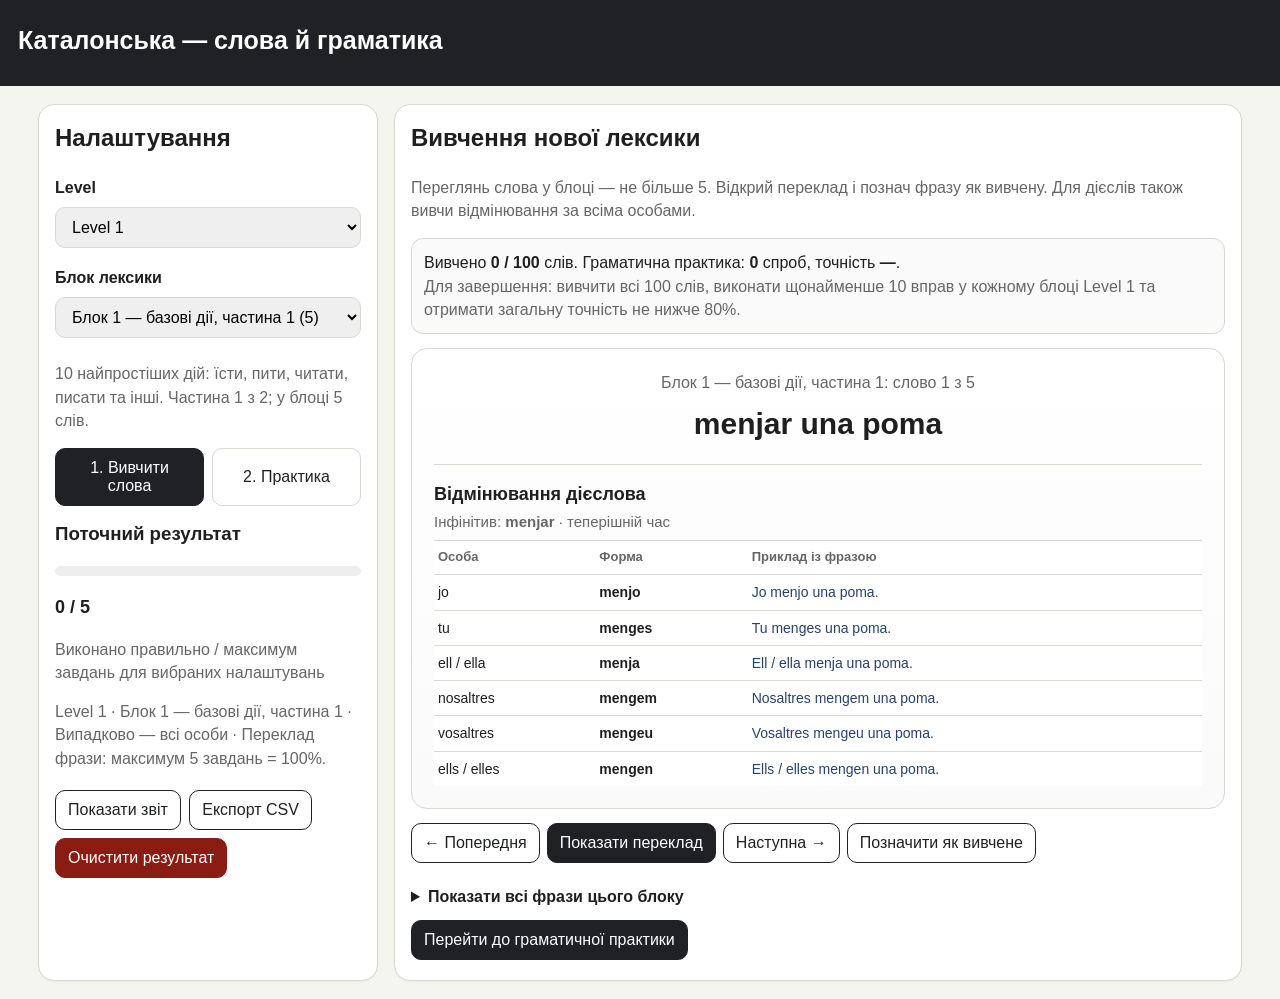
==== commit 85f376d7: "16-07-2026-003" ====
--- a/index.html
+++ b/index.html
@@ -155,7 +155,7 @@
   <section class="card">
     <div id="studyPanel">
       <h2>Вивчення нової лексики</h2>
-      <p class="muted">Переглянь слова у блоці — не більше 10. Відкрий переклад і познач фразу як вивчену. Для дієслів також вивчи відмінювання за всіма особами.</p>
+      <p class="muted">Переглянь слова у блоці — не більше 5. Відкрий переклад і познач фразу як вивчену. Для дієслів також вивчи відмінювання за всіма особами.</p>
 
       <div id="beginnerProgress" class="study-progress"></div>
 
@@ -240,10 +240,10 @@
 <script>
 const BLOCKS = [
   {
-    "id": "beginner1",
+    "id": "beginner1_five1",
     "level": "level1",
-    "title": "Блок 1 — базові дії",
-    "description": "10 найпростіших дій: їсти, пити, читати, писати та інші.",
+    "title": "Блок 1 — базові дії, частина 1",
+    "description": "10 найпростіших дій: їсти, пити, читати, писати та інші. Частина 1 з 2; у блоці 5 слів.",
     "phrases": [
       {
         "ca": "menjar una poma",
@@ -264,7 +264,15 @@
       {
         "ca": "mirar un dibuix",
         "uk": "дивитися на малюнок"
-      },
+      }
+    ]
+  },
+  {
+    "id": "beginner1_five2",
+    "level": "level1",
+    "title": "Блок 2 — базові дії, частина 2",
+    "description": "10 найпростіших дій: їсти, пити, читати, писати та інші. Частина 2 з 2; у блоці 5 слів.",
+    "phrases": [
       {
         "ca": "escoltar música",
         "uk": "слухати музику"
@@ -288,10 +296,10 @@
     ]
   },
   {
-    "id": "beginner2",
+    "id": "beginner2_five1",
     "level": "level1",
-    "title": "Блок 2 — удома",
-    "description": "10 простих фраз про дім і щоденні домашні справи.",
+    "title": "Блок 3 — удома, частина 1",
+    "description": "10 простих фраз про дім і щоденні домашні справи. Частина 1 з 2; у блоці 5 слів.",
     "phrases": [
       {
         "ca": "viure en una casa",
@@ -312,7 +320,15 @@
       {
         "ca": "rentar els plats",
         "uk": "мити посуд"
-      },
+      }
+    ]
+  },
+  {
+    "id": "beginner2_five2",
+    "level": "level1",
+    "title": "Блок 4 — удома, частина 2",
+    "description": "10 простих фраз про дім і щоденні домашні справи. Частина 2 з 2; у блоці 5 слів.",
+    "phrases": [
       {
         "ca": "preparar l’esmorzar",
         "uk": "готувати сніданок"
@@ -336,10 +352,10 @@
     ]
   },
   {
-    "id": "beginner3",
+    "id": "beginner3_five1",
     "level": "level1",
-    "title": "Блок 3 — школа",
-    "description": "10 базових фраз про уроки, завдання та клас.",
+    "title": "Блок 5 — школа, частина 1",
+    "description": "10 базових фраз про уроки, завдання та клас. Частина 1 з 2; у блоці 5 слів.",
     "phrases": [
       {
         "ca": "anar a l’escola",
@@ -360,7 +376,15 @@
       {
         "ca": "respondre una pregunta",
         "uk": "відповідати на запитання"
-      },
+      }
+    ]
+  },
+  {
+    "id": "beginner3_five2",
+    "level": "level1",
+    "title": "Блок 6 — школа, частина 2",
+    "description": "10 базових фраз про уроки, завдання та клас. Частина 2 з 2; у блоці 5 слів.",
+    "phrases": [
       {
         "ca": "treballar en grup",
         "uk": "працювати в групі"
@@ -384,10 +408,10 @@
     ]
   },
   {
-    "id": "beginner4",
+    "id": "beginner4_five1",
     "level": "level1",
-    "title": "Блок 4 — сім’я та друзі",
-    "description": "10 простих фраз про родину, друзів і спілкування.",
+    "title": "Блок 7 — сім’я та друзі, частина 1",
+    "description": "10 простих фраз про родину, друзів і спілкування. Частина 1 з 2; у блоці 5 слів.",
     "phrases": [
       {
         "ca": "veure la família",
@@ -408,7 +432,15 @@
       {
         "ca": "ajudar el pare",
         "uk": "допомагати татові"
-      },
+      }
+    ]
+  },
+  {
+    "id": "beginner4_five2",
+    "level": "level1",
+    "title": "Блок 8 — сім’я та друзі, частина 2",
+    "description": "10 простих фраз про родину, друзів і спілкування. Частина 2 з 2; у блоці 5 слів.",
+    "phrases": [
       {
         "ca": "estimar la família",
         "uk": "любити родину"
@@ -432,10 +464,10 @@
     ]
   },
   {
-    "id": "beginner5",
+    "id": "beginner5_five1",
     "level": "level1",
-    "title": "Блок 5 — мій день",
-    "description": "10 фраз про ранкові справи, школу, їжу та сон.",
+    "title": "Блок 9 — мій день, частина 1",
+    "description": "10 фраз про ранкові справи, школу, їжу та сон. Частина 1 з 2; у блоці 5 слів.",
     "phrases": [
       {
         "ca": "llevar-se al matí",
@@ -456,7 +488,15 @@
       {
         "ca": "anar a l’escola",
         "uk": "йти до школи"
-      },
+      }
+    ]
+  },
+  {
+    "id": "beginner5_five2",
+    "level": "level1",
+    "title": "Блок 10 — мій день, частина 2",
+    "description": "10 фраз про ранкові справи, школу, їжу та сон. Частина 2 з 2; у блоці 5 слів.",
+    "phrases": [
       {
         "ca": "tornar a casa",
         "uk": "повертатися додому"
@@ -480,10 +520,10 @@
     ]
   },
   {
-    "id": "beginner6",
+    "id": "beginner6_five1",
     "level": "level1",
-    "title": "Блок 6 — їжа та напої",
-    "description": "10 базових фраз про продукти, приготування їжі та бажання.",
+    "title": "Блок 11 — їжа та напої, частина 1",
+    "description": "10 базових фраз про продукти, приготування їжі та бажання. Частина 1 з 2; у блоці 5 слів.",
     "phrases": [
       {
         "ca": "comprar pa",
@@ -504,7 +544,15 @@
       {
         "ca": "tallar una poma",
         "uk": "різати яблуко"
-      },
+      }
+    ]
+  },
+  {
+    "id": "beginner6_five2",
+    "level": "level1",
+    "title": "Блок 12 — їжа та напої, частина 2",
+    "description": "10 базових фраз про продукти, приготування їжі та бажання. Частина 2 з 2; у блоці 5 слів.",
+    "phrases": [
       {
         "ca": "preparar una amanida",
         "uk": "готувати салат"
@@ -528,10 +576,10 @@
     ]
   },
   {
-    "id": "beginner7",
+    "id": "beginner7_five1",
     "level": "level1",
-    "title": "Блок 7 — місця та напрямки",
-    "description": "10 простих фраз про дорогу, транспорт і рух.",
+    "title": "Блок 13 — місця та напрямки, частина 1",
+    "description": "10 простих фраз про дорогу, транспорт і рух. Частина 1 з 2; у блоці 5 слів.",
     "phrases": [
       {
         "ca": "anar al parc",
@@ -552,7 +600,15 @@
       {
         "ca": "entrar a la botiga",
         "uk": "заходити до магазину"
-      },
+      }
+    ]
+  },
+  {
+    "id": "beginner7_five2",
+    "level": "level1",
+    "title": "Блок 14 — місця та напрямки, частина 2",
+    "description": "10 простих фраз про дорогу, транспорт і рух. Частина 2 з 2; у блоці 5 слів.",
+    "phrases": [
       {
         "ca": "sortir de l’escola",
         "uk": "виходити зі школи"
@@ -576,10 +632,10 @@
     ]
   },
   {
-    "id": "beginner8",
+    "id": "beginner8_five1",
     "level": "level1",
-    "title": "Блок 8 — одяг і погода",
-    "description": "10 базових фраз про одяг, температуру та погоду.",
+    "title": "Блок 15 — одяг і погода, частина 1",
+    "description": "10 базових фраз про одяг, температуру та погоду. Частина 1 з 2; у блоці 5 слів.",
     "phrases": [
       {
         "ca": "portar una jaqueta",
@@ -600,7 +656,15 @@
       {
         "ca": "tenir fred",
         "uk": "мерзнути"
-      },
+      }
+    ]
+  },
+  {
+    "id": "beginner8_five2",
+    "level": "level1",
+    "title": "Блок 16 — одяг і погода, частина 2",
+    "description": "10 базових фраз про одяг, температуру та погоду. Частина 2 з 2; у блоці 5 слів.",
+    "phrases": [
       {
         "ca": "tenir calor",
         "uk": "відчувати спеку"
@@ -624,10 +688,10 @@
     ]
   },
   {
-    "id": "beginner9",
+    "id": "beginner9_five1",
     "level": "level1",
-    "title": "Блок 9 — почуття та потреби",
-    "description": "10 простих фраз про самопочуття, потреби та емоції.",
+    "title": "Блок 17 — почуття та потреби, частина 1",
+    "description": "10 простих фраз про самопочуття, потреби та емоції. Частина 1 з 2; у блоці 5 слів.",
     "phrases": [
       {
         "ca": "sentir-se bé",
@@ -648,7 +712,15 @@
       {
         "ca": "necessitar ajuda",
         "uk": "потребувати допомоги"
-      },
+      }
+    ]
+  },
+  {
+    "id": "beginner9_five2",
+    "level": "level1",
+    "title": "Блок 18 — почуття та потреби, частина 2",
+    "description": "10 простих фраз про самопочуття, потреби та емоції. Частина 2 з 2; у блоці 5 слів.",
+    "phrases": [
       {
         "ca": "voler descansar",
         "uk": "хотіти відпочити"
@@ -672,10 +744,10 @@
     ]
   },
   {
-    "id": "beginner10",
+    "id": "beginner10_five1",
     "level": "level1",
-    "title": "Блок 10 — просте спілкування",
-    "description": "Останні 10 фраз Level 1: привітання, відповіді та прохання.",
+    "title": "Блок 19 — просте спілкування, частина 1",
+    "description": "Останні 10 фраз Level 1: привітання, відповіді та прохання. Частина 1 з 2; у блоці 5 слів.",
     "phrases": [
       {
         "ca": "dir bon dia",
@@ -696,7 +768,15 @@
       {
         "ca": "preguntar el nom",
         "uk": "запитувати ім’я"
-      },
+      }
+    ]
+  },
+  {
+    "id": "beginner10_five2",
+    "level": "level1",
+    "title": "Блок 20 — просте спілкування, частина 2",
+    "description": "Останні 10 фраз Level 1: привітання, відповіді та прохання. Частина 2 з 2; у блоці 5 слів.",
+    "phrases": [
       {
         "ca": "respondre que sí",
         "uk": "відповідати «так»"
@@ -720,10 +800,10 @@
     ]
   },
   {
-    "id": "level2_1",
+    "id": "level2_1_five1",
     "level": "level2",
-    "title": "Блок 1 — у школі",
-    "description": "Шкільні дії, інструкції та просте спілкування на уроці.",
+    "title": "Блок 1 — у школі, частина 1",
+    "description": "Шкільні дії, інструкції та просте спілкування на уроці. Частина 1 з 2; у блоці 5 слів.",
     "phrases": [
       {
         "ca": "portar el material escolar",
@@ -744,7 +824,15 @@
       {
         "ca": "fer una pregunta",
         "uk": "ставити запитання"
-      },
+      }
+    ]
+  },
+  {
+    "id": "level2_1_five2",
+    "level": "level2",
+    "title": "Блок 2 — у школі, частина 2",
+    "description": "Шкільні дії, інструкції та просте спілкування на уроці. Частина 2 з 2; у блоці 5 слів.",
+    "phrases": [
       {
         "ca": "demanar ajuda",
         "uk": "просити допомоги"
@@ -768,10 +856,10 @@
     ]
   },
   {
-    "id": "level2_2",
+    "id": "level2_2_five1",
     "level": "level2",
-    "title": "Блок 2 — розпорядок дня",
-    "description": "Щоденні справи з точнішим описом часу та послідовності.",
+    "title": "Блок 3 — розпорядок дня, частина 1",
+    "description": "Щоденні справи з точнішим описом часу та послідовності. Частина 1 з 2; у блоці 5 слів.",
     "phrases": [
       {
         "ca": "llevar-se a les set",
@@ -792,7 +880,15 @@
       {
         "ca": "sortir de casa d’hora",
         "uk": "виходити з дому рано"
-      },
+      }
+    ]
+  },
+  {
+    "id": "level2_2_five2",
+    "level": "level2",
+    "title": "Блок 4 — розпорядок дня, частина 2",
+    "description": "Щоденні справи з точнішим описом часу та послідовності. Частина 2 з 2; у блоці 5 слів.",
+    "phrases": [
       {
         "ca": "caminar fins a l’escola",
         "uk": "йти пішки до школи"
@@ -816,10 +912,10 @@
     ]
   },
   {
-    "id": "level2_3",
+    "id": "level2_3_five1",
     "level": "level2",
-    "title": "Блок 3 — домашні справи",
-    "description": "Прості обов’язки вдома та догляд за кімнатою.",
+    "title": "Блок 5 — домашні справи, частина 1",
+    "description": "Прості обов’язки вдома та догляд за кімнатою. Частина 1 з 2; у блоці 5 слів.",
     "phrases": [
       {
         "ca": "fer el llit",
@@ -840,7 +936,15 @@
       {
         "ca": "posar la taula",
         "uk": "накривати на стіл"
-      },
+      }
+    ]
+  },
+  {
+    "id": "level2_3_five2",
+    "level": "level2",
+    "title": "Блок 6 — домашні справи, частина 2",
+    "description": "Прості обов’язки вдома та догляд за кімнатою. Частина 2 з 2; у блоці 5 слів.",
+    "phrases": [
       {
         "ca": "preparar el sopar",
         "uk": "готувати вечерю"
@@ -864,10 +968,10 @@
     ]
   },
   {
-    "id": "level2_4",
+    "id": "level2_4_five1",
     "level": "level2",
-    "title": "Блок 4 — їжа та покупки",
-    "description": "Покупки, просте замовлення їжі та приготування страв.",
+    "title": "Блок 7 — їжа та покупки, частина 1",
+    "description": "Покупки, просте замовлення їжі та приготування страв. Частина 1 з 2; у блоці 5 слів.",
     "phrases": [
       {
         "ca": "comprar fruita i verdura",
@@ -888,7 +992,15 @@
       {
         "ca": "preparar un berenar",
         "uk": "готувати перекус"
-      },
+      }
+    ]
+  },
+  {
+    "id": "level2_4_five2",
+    "level": "level2",
+    "title": "Блок 8 — їжа та покупки, частина 2",
+    "description": "Покупки, просте замовлення їжі та приготування страв. Частина 2 з 2; у блоці 5 слів.",
+    "phrases": [
       {
         "ca": "tallar el pa",
         "uk": "різати хліб"
@@ -912,10 +1024,10 @@
     ]
   },
   {
-    "id": "level2_5",
+    "id": "level2_5_five1",
     "level": "level2",
-    "title": "Блок 5 — місто і транспорт",
-    "description": "Пересування містом, автобусом і пошук потрібного місця.",
+    "title": "Блок 9 — місто і транспорт, частина 1",
+    "description": "Пересування містом, автобусом і пошук потрібного місця. Частина 1 з 2; у блоці 5 слів.",
     "phrases": [
       {
         "ca": "anar a la biblioteca",
@@ -936,7 +1048,15 @@
       {
         "ca": "caminar fins al parc",
         "uk": "йти пішки до парку"
-      },
+      }
+    ]
+  },
+  {
+    "id": "level2_5_five2",
+    "level": "level2",
+    "title": "Блок 10 — місто і транспорт, частина 2",
+    "description": "Пересування містом, автобусом і пошук потрібного місця. Частина 2 з 2; у блоці 5 слів.",
+    "phrases": [
       {
         "ca": "girar després del semàfor",
         "uk": "повертати після світлофора"
@@ -960,10 +1080,10 @@
     ]
   },
   {
-    "id": "level2_6",
+    "id": "level2_6_five1",
     "level": "level2",
-    "title": "Блок 6 — здоров’я",
-    "description": "Прості фрази про самопочуття, відпочинок і здорові звички.",
+    "title": "Блок 11 — здоров’я, частина 1",
+    "description": "Прості фрази про самопочуття, відпочинок і здорові звички. Частина 1 з 2; у блоці 5 слів.",
     "phrases": [
       {
         "ca": "tenir mal de cap",
@@ -984,7 +1104,15 @@
       {
         "ca": "menjar aliments saludables",
         "uk": "їсти корисні продукти"
-      },
+      }
+    ]
+  },
+  {
+    "id": "level2_6_five2",
+    "level": "level2",
+    "title": "Блок 12 — здоров’я, частина 2",
+    "description": "Прості фрази про самопочуття, відпочинок і здорові звички. Частина 2 з 2; у блоці 5 слів.",
+    "phrases": [
       {
         "ca": "prendre un medicament",
         "uk": "приймати ліки"
@@ -1008,10 +1136,10 @@
     ]
   },
   {
-    "id": "level2_7",
+    "id": "level2_7_five1",
     "level": "level2",
-    "title": "Блок 7 — вільний час",
-    "description": "Хобі, спорт, музика, читання та культурні заняття.",
+    "title": "Блок 13 — вільний час, частина 1",
+    "description": "Хобі, спорт, музика, читання та культурні заняття. Частина 1 з 2; у блоці 5 слів.",
     "phrases": [
       {
         "ca": "fer esport després de classe",
@@ -1032,7 +1160,15 @@
       {
         "ca": "escoltar una cançó nova",
         "uk": "слухати нову пісню"
-      },
+      }
+    ]
+  },
+  {
+    "id": "level2_7_five2",
+    "level": "level2",
+    "title": "Блок 14 — вільний час, частина 2",
+    "description": "Хобі, спорт, музика, читання та культурні заняття. Частина 2 з 2; у блоці 5 слів.",
+    "phrases": [
       {
         "ca": "dibuixar un personatge",
         "uk": "малювати персонажа"
@@ -1056,10 +1192,10 @@
     ]
   },
   {
-    "id": "level2_8",
+    "id": "level2_8_five1",
     "level": "level2",
-    "title": "Блок 8 — друзі та родина",
-    "description": "Спілкування, допомога, спільні заняття та повага до інших.",
+    "title": "Блок 15 — друзі та родина, частина 1",
+    "description": "Спілкування, допомога, спільні заняття та повага до інших. Частина 1 з 2; у блоці 5 слів.",
     "phrases": [
       {
         "ca": "parlar amb els companys",
@@ -1080,7 +1216,15 @@
       {
         "ca": "donar un regal",
         "uk": "дарувати подарунок"
-      },
+      }
+    ]
+  },
+  {
+    "id": "level2_8_five2",
+    "level": "level2",
+    "title": "Блок 16 — друзі та родина, частина 2",
+    "description": "Спілкування, допомога, спільні заняття та повага до інших. Частина 2 з 2; у блоці 5 слів.",
+    "phrases": [
       {
         "ca": "explicar una història",
         "uk": "розповідати історію"
@@ -1104,10 +1248,10 @@
     ]
   },
   {
-    "id": "level2_9",
+    "id": "level2_9_five1",
     "level": "level2",
-    "title": "Блок 9 — погода та одяг",
-    "description": "Одяг за погодою та прості дії в дощовий або теплий день.",
+    "title": "Блок 17 — погода та одяг, частина 1",
+    "description": "Одяг за погодою та прості дії в дощовий або теплий день. Частина 1 з 2; у блоці 5 слів.",
     "phrases": [
       {
         "ca": "portar sabates còmodes",
@@ -1128,7 +1272,15 @@
       {
         "ca": "mirar la previsió del temps",
         "uk": "дивитися прогноз погоди"
-      },
+      }
+    ]
+  },
+  {
+    "id": "level2_9_five2",
+    "level": "level2",
+    "title": "Блок 18 — погода та одяг, частина 2",
+    "description": "Одяг за погодою та прості дії в дощовий або теплий день. Частина 2 з 2; у блоці 5 слів.",
+    "phrases": [
       {
         "ca": "tenir fred al matí",
         "uk": "мерзнути вранці"
@@ -1152,10 +1304,10 @@
     ]
   },
   {
-    "id": "level2_10",
+    "id": "level2_10_five1",
     "level": "level2",
-    "title": "Блок 10 — плани",
-    "description": "Прості наміри та плани на вихідні або невелику подорож.",
+    "title": "Блок 19 — плани, частина 1",
+    "description": "Прості наміри та плани на вихідні або невелику подорож. Частина 1 з 2; у блоці 5 слів.",
     "phrases": [
       {
         "ca": "voler anar al cinema",
@@ -1176,7 +1328,15 @@
       {
         "ca": "visitar un lloc nou",
         "uk": "відвідувати нове місце"
-      },
+      }
+    ]
+  },
+  {
+    "id": "level2_10_five2",
+    "level": "level2",
+    "title": "Блок 20 — плани, частина 2",
+    "description": "Прості наміри та плани на вихідні або невелику подорож. Частина 2 з 2; у блоці 5 слів.",
+    "phrases": [
       {
         "ca": "portar menjar i aigua",
         "uk": "брати їжу та воду"
@@ -1200,9 +1360,9 @@
     ]
   },
   {
-    "id": "block1_part1",
+    "id": "block1_part1_five1",
     "title": "Блок 1 — рішення та думки, частина 1",
-    "description": "Перший блок попередньої лексики. Частина 1 з 3; у блоці 10 слів.",
+    "description": "Перший блок попередньої лексики. Частина 1 з 2; у блоці 5 слів.",
     "phrases": [
       {
         "ca": "fer un esforç",
@@ -1223,7 +1383,15 @@
       {
         "ca": "anar amb compte",
         "uk": "бути обережним"
-      },
+      }
+    ],
+    "level": "level3"
+  },
+  {
+    "id": "block1_part1_five2",
+    "title": "Блок 2 — рішення та думки, частина 2",
+    "description": "Перший блок попередньої лексики. Частина 2 з 2; у блоці 5 слів.",
+    "phrases": [
       {
         "ca": "fer-se responsable de",
         "uk": "брати на себе відповідальність за"
@@ -1248,9 +1416,9 @@
     "level": "level3"
   },
   {
-    "id": "block1_part2",
-    "title": "Блок 2 — рішення та думки, частина 2",
-    "description": "Перший блок попередньої лексики. Частина 2 з 3; у блоці 10 слів.",
+    "id": "block1_part2_five1",
+    "title": "Блок 3 — рішення та думки, частина 1",
+    "description": "Перший блок попередньої лексики. Частина 1 з 2; у блоці 5 слів.",
     "phrases": [
       {
         "ca": "canviar d’opinió",
@@ -1271,7 +1439,15 @@
       {
         "ca": "resoldre un problema",
         "uk": "вирішити проблему"
-      },
+      }
+    ],
+    "level": "level3"
+  },
+  {
+    "id": "block1_part2_five2",
+    "title": "Блок 4 — рішення та думки, частина 2",
+    "description": "Перший блок попередньої лексики. Частина 2 з 2; у блоці 5 слів.",
+    "phrases": [
       {
         "ca": "aprofitar el temps",
         "uk": "використовувати час з користю"
@@ -1297,7 +1473,7 @@
   },
   {
     "id": "block1_part3",
-    "title": "Блок 3 — рішення та думки, частина 3",
+    "title": "Блок 5 — рішення та думки, частина 3",
     "description": "Перший блок попередньої лексики. Частина 3 з 3; у блоці 5 слів.",
     "phrases": [
       {
@@ -1324,9 +1500,9 @@
     "level": "level3"
   },
   {
-    "id": "block2_part1",
-    "title": "Блок 4 — правила та співпраця, частина 1",
-    "description": "Другий блок попередньої лексики. Частина 1 з 3; у блоці 10 слів.",
+    "id": "block2_part1_five1",
+    "title": "Блок 6 — правила та співпраця, частина 1",
+    "description": "Другий блок попередньої лексики. Частина 1 з 2; у блоці 5 слів.",
     "phrases": [
       {
         "ca": "prendre mesures",
@@ -1347,7 +1523,15 @@
       {
         "ca": "fer una comparació",
         "uk": "зробити порівняння"
-      },
+      }
+    ],
+    "level": "level3"
+  },
+  {
+    "id": "block2_part1_five2",
+    "title": "Блок 7 — правила та співпраця, частина 2",
+    "description": "Другий блок попередньої лексики. Частина 2 з 2; у блоці 5 слів.",
+    "phrases": [
       {
         "ca": "arribar a un acord",
         "uk": "досягти домовленості"
@@ -1372,9 +1556,9 @@
     "level": "level3"
   },
   {
-    "id": "block2_part2",
-    "title": "Блок 5 — правила та співпраця, частина 2",
-    "description": "Другий блок попередньої лексики. Частина 2 з 3; у блоці 10 слів.",
+    "id": "block2_part2_five1",
+    "title": "Блок 8 — правила та співпраця, частина 1",
+    "description": "Другий блок попередньої лексики. Частина 1 з 2; у блоці 5 слів.",
     "phrases": [
       {
         "ca": "demanar aclariments",
@@ -1395,7 +1579,15 @@
       {
         "ca": "assumir un risc",
         "uk": "взяти на себе ризик"
-      },
+      }
+    ],
+    "level": "level3"
+  },
+  {
+    "id": "block2_part2_five2",
+    "title": "Блок 9 — правила та співпраця, частина 2",
+    "description": "Другий блок попередньої лексики. Частина 2 з 2; у блоці 5 слів.",
+    "phrases": [
       {
         "ca": "evitar un conflicte",
         "uk": "уникнути конфлікту"
@@ -1421,7 +1613,7 @@
   },
   {
     "id": "block2_part3",
-    "title": "Блок 6 — правила та співпраця, частина 3",
+    "title": "Блок 10 — правила та співпраця, частина 3",
     "description": "Другий блок попередньої лексики. Частина 3 з 3; у блоці 5 слів.",
     "phrases": [
       {
@@ -1448,9 +1640,9 @@
     "level": "level3"
   },
   {
-    "id": "block3_part1",
-    "title": "Блок 7 — участь та результати, частина 1",
-    "description": "Третій блок попередньої лексики. Частина 1 з 3; у блоці 10 слів.",
+    "id": "block3_part1_five1",
+    "title": "Блок 11 — участь та результати, частина 1",
+    "description": "Третій блок попередньої лексики. Частина 1 з 2; у блоці 5 слів.",
     "phrases": [
       {
         "ca": "tenir influència en",
@@ -1471,7 +1663,15 @@
       {
         "ca": "treure una conclusió",
         "uk": "зробити висновок"
-      },
+      }
+    ],
+    "level": "level3"
+  },
+  {
+    "id": "block3_part1_five2",
+    "title": "Блок 12 — участь та результати, частина 2",
+    "description": "Третій блок попередньої лексики. Частина 2 з 2; у блоці 5 слів.",
+    "phrases": [
       {
         "ca": "dependre d’algú",
         "uk": "залежати від когось"
@@ -1496,9 +1696,9 @@
     "level": "level3"
   },
   {
-    "id": "block3_part2",
-    "title": "Блок 8 — участь та результати, частина 2",
-    "description": "Третій блок попередньої лексики. Частина 2 з 3; у блоці 10 слів.",
+    "id": "block3_part2_five1",
+    "title": "Блок 13 — участь та результати, частина 1",
+    "description": "Третій блок попередньої лексики. Частина 1 з 2; у блоці 5 слів.",
     "phrases": [
       {
         "ca": "obtenir un resultat",
@@ -1519,7 +1719,15 @@
       {
         "ca": "expressar una opinió",
         "uk": "висловити думку"
-      },
+      }
+    ],
+    "level": "level3"
+  },
+  {
+    "id": "block3_part2_five2",
+    "title": "Блок 14 — участь та результати, частина 2",
+    "description": "Третій блок попередньої лексики. Частина 2 з 2; у блоці 5 слів.",
+    "phrases": [
       {
         "ca": "defensar la pròpia posició",
         "uk": "захищати власну позицію"
@@ -1545,7 +1753,7 @@
   },
   {
     "id": "block3_part3",
-    "title": "Блок 9 — участь та результати, частина 3",
+    "title": "Блок 15 — участь та результати, частина 3",
     "description": "Третій блок попередньої лексики. Частина 3 з 3; у блоці 5 слів.",
     "phrases": [
       {
@@ -1572,9 +1780,9 @@
     "level": "level3"
   },
   {
-    "id": "block4_part1",
+    "id": "block4_part1_five1",
     "title": "Блок 1 — права та обов’язки, частина 1",
-    "description": "Четвертий блок попередньої лексики. Частина 1 з 3; у блоці 10 слів.",
+    "description": "Четвертий блок попередньої лексики. Частина 1 з 2; у блоці 5 слів.",
     "phrases": [
       {
         "ca": "prendre part en",
@@ -1595,7 +1803,15 @@
       {
         "ca": "dur a terme",
         "uk": "здійснювати / виконувати"
-      },
+      }
+    ],
+    "level": "level4"
+  },
+  {
+    "id": "block4_part1_five2",
+    "title": "Блок 2 — права та обов’язки, частина 2",
+    "description": "Четвертий блок попередньої лексики. Частина 2 з 2; у блоці 5 слів.",
+    "phrases": [
       {
         "ca": "posar en dubte",
         "uk": "ставити під сумнів"
@@ -1620,9 +1836,9 @@
     "level": "level4"
   },
   {
-    "id": "block4_part2",
-    "title": "Блок 2 — права та обов’язки, частина 2",
-    "description": "Четвертий блок попередньої лексики. Частина 2 з 3; у блоці 10 слів.",
+    "id": "block4_part2_five1",
+    "title": "Блок 3 — права та обов’язки, частина 1",
+    "description": "Четвертий блок попередньої лексики. Частина 1 з 2; у блоці 5 слів.",
     "phrases": [
       {
         "ca": "tenir una necessitat",
@@ -1643,7 +1859,15 @@
       {
         "ca": "arribar a temps",
         "uk": "прибути вчасно"
-      },
+      }
+    ],
+    "level": "level4"
+  },
+  {
+    "id": "block4_part2_five2",
+    "title": "Блок 4 — права та обов’язки, частина 2",
+    "description": "Четвертий блок попередньої лексики. Частина 2 з 2; у блоці 5 слів.",
+    "phrases": [
       {
         "ca": "mantenir el contacte",
         "uk": "підтримувати контакт"
@@ -1669,7 +1893,7 @@
   },
   {
     "id": "block4_part3",
-    "title": "Блок 3 — права та обов’язки, частина 3",
+    "title": "Блок 5 — права та обов’язки, частина 3",
     "description": "Четвертий блок попередньої лексики. Частина 3 з 3; у блоці 5 слів.",
     "phrases": [
       {
@@ -1696,9 +1920,9 @@
     "level": "level4"
   },
   {
-    "id": "block5_part1",
-    "title": "Блок 4 — досвід і відповідальність, частина 1",
-    "description": "П’ятий блок попередньої лексики. Частина 1 з 3; у блоці 10 слів.",
+    "id": "block5_part1_five1",
+    "title": "Блок 6 — досвід і відповідальність, частина 1",
+    "description": "П’ятий блок попередньої лексики. Частина 1 з 2; у блоці 5 слів.",
     "phrases": [
       {
         "ca": "tenir en comú",
@@ -1719,7 +1943,15 @@
       {
         "ca": "posar-se en contacte amb",
         "uk": "зв’язатися з"
-      },
+      }
+    ],
+    "level": "level4"
+  },
+  {
+    "id": "block5_part1_five2",
+    "title": "Блок 7 — досвід і відповідальність, частина 2",
+    "description": "П’ятий блок попередньої лексики. Частина 2 з 2; у блоці 5 слів.",
+    "phrases": [
       {
         "ca": "mantenir una actitud",
         "uk": "зберігати ставлення / позицію"
@@ -1744,9 +1976,9 @@
     "level": "level4"
   },
   {
-    "id": "block5_part2",
-    "title": "Блок 5 — досвід і відповідальність, частина 2",
-    "description": "П’ятий блок попередньої лексики. Частина 2 з 3; у блоці 10 слів.",
+    "id": "block5_part2_five1",
+    "title": "Блок 8 — досвід і відповідальність, частина 1",
+    "description": "П’ятий блок попередньої лексики. Частина 1 з 2; у блоці 5 слів.",
     "phrases": [
       {
         "ca": "anar més enllà de",
@@ -1767,7 +1999,15 @@
       {
         "ca": "fer una reflexió",
         "uk": "зробити роздум / поміркувати"
-      },
+      }
+    ],
+    "level": "level4"
+  },
+  {
+    "id": "block5_part2_five2",
+    "title": "Блок 9 — досвід і відповідальність, частина 2",
+    "description": "П’ятий блок попередньої лексики. Частина 2 з 2; у блоці 5 слів.",
+    "phrases": [
       {
         "ca": "tenir una opinió formada",
         "uk": "мати сформовану думку"
@@ -1793,7 +2033,7 @@
   },
   {
     "id": "block5_part3",
-    "title": "Блок 6 — досвід і відповідальність, частина 3",
+    "title": "Блок 10 — досвід і відповідальність, частина 3",
     "description": "П’ятий блок попередньої лексики. Частина 3 з 3; у блоці 5 слів.",
     "phrases": [
       {
@@ -1820,9 +2060,9 @@
     "level": "level4"
   },
   {
-    "id": "block6_part1",
-    "title": "Блок 7 — аналіз та аргументація, частина 1",
-    "description": "Шостий блок попередньої лексики. Частина 1 з 3; у блоці 10 слів.",
+    "id": "block6_part1_five1",
+    "title": "Блок 11 — аналіз та аргументація, частина 1",
+    "description": "Шостий блок попередньої лексики. Частина 1 з 2; у блоці 5 слів.",
     "phrases": [
       {
         "ca": "tenir clar",
@@ -1843,7 +2083,15 @@
       {
         "ca": "posar de manifest",
         "uk": "показати / виявити"
-      },
+      }
+    ],
+    "level": "level4"
+  },
+  {
+    "id": "block6_part1_five2",
+    "title": "Блок 12 — аналіз та аргументація, частина 2",
+    "description": "Шостий блок попередньої лексики. Частина 2 з 2; у блоці 5 слів.",
+    "phrases": [
       {
         "ca": "tenir conseqüències positives",
         "uk": "мати позитивні наслідки"
@@ -1868,9 +2116,9 @@
     "level": "level4"
   },
   {
-    "id": "block6_part2",
-    "title": "Блок 8 — аналіз та аргументація, частина 2",
-    "description": "Шостий блок попередньої лексики. Частина 2 з 3; у блоці 10 слів.",
+    "id": "block6_part2_five1",
+    "title": "Блок 13 — аналіз та аргументація, частина 1",
+    "description": "Шостий блок попередньої лексики. Частина 1 з 2; у блоці 5 слів.",
     "phrases": [
       {
         "ca": "tenir un impacte en",
@@ -1891,7 +2139,15 @@
       {
         "ca": "promoure el respecte",
         "uk": "сприяти повазі"
-      },
+      }
+    ],
+    "level": "level4"
+  },
+  {
+    "id": "block6_part2_five2",
+    "title": "Блок 14 — аналіз та аргументація, частина 2",
+    "description": "Шостий блок попередньої лексики. Частина 2 з 2; у блоці 5 слів.",
+    "phrases": [
       {
         "ca": "evitar malentesos",
         "uk": "уникати непорозумінь"
@@ -1917,7 +2173,7 @@
   },
   {
     "id": "block6_part3",
-    "title": "Блок 9 — аналіз та аргументація, частина 3",
+    "title": "Блок 15 — аналіз та аргументація, частина 3",
     "description": "Шостий блок попередньої лексики. Частина 3 з 3; у блоці 5 слів.",
     "phrases": [
       {
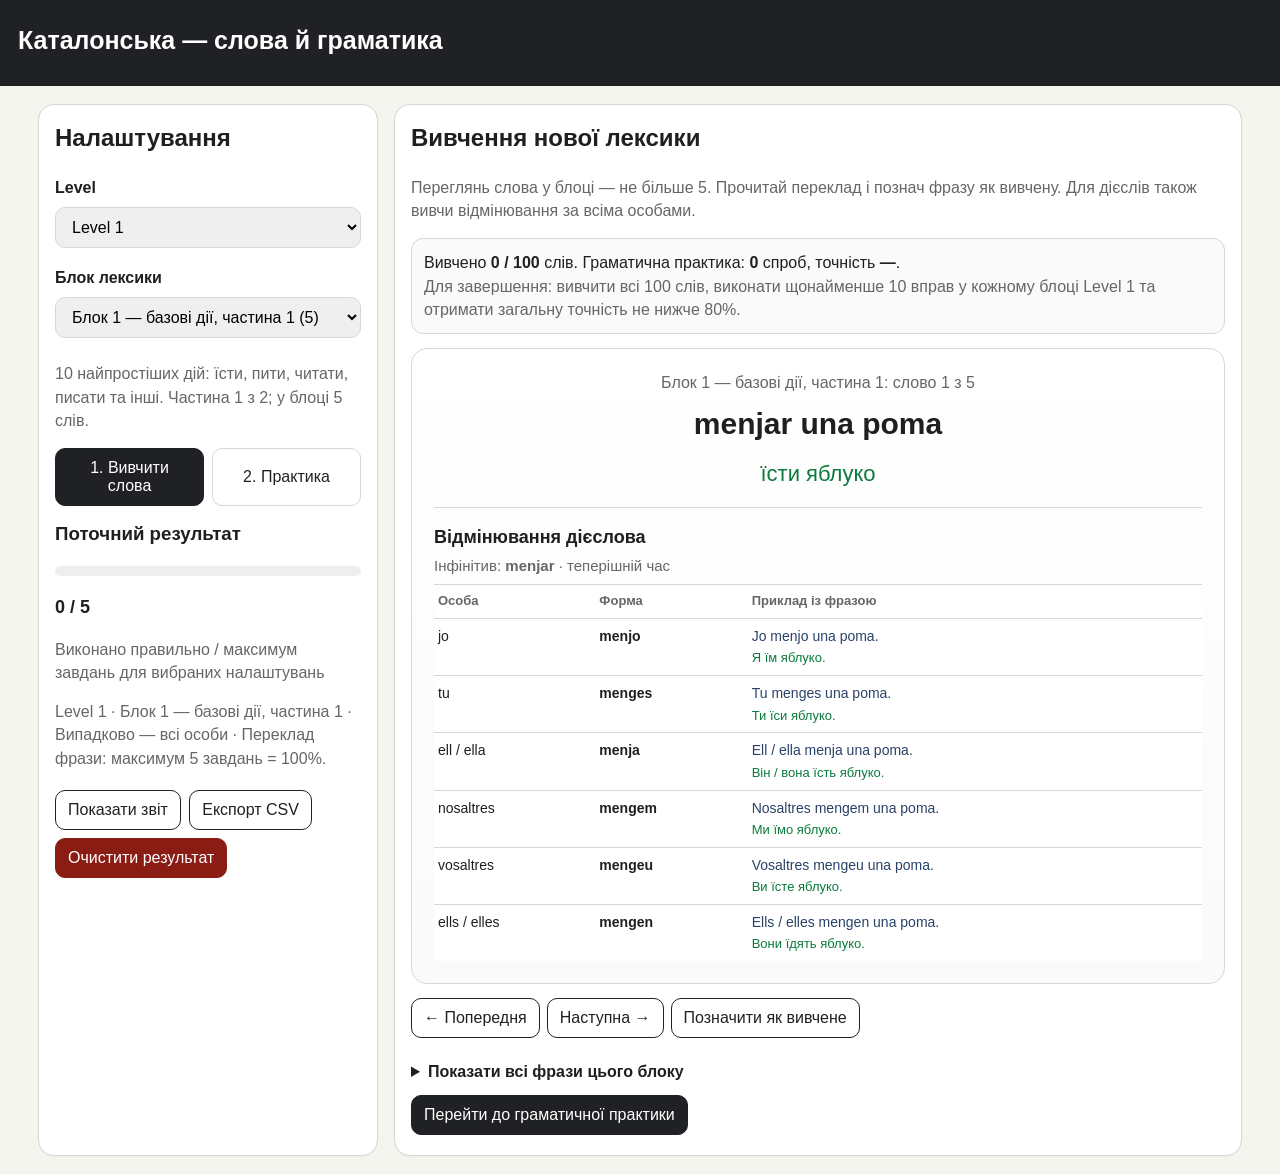
==== commit 5b0a9c9c: "19-07-2026-001" ====
--- a/index.html
+++ b/index.html
@@ -28,6 +28,11 @@
     button:disabled{opacity:.55;cursor:not-allowed}
     button.lesson{display:block;width:100%;text-align:left;background:#fff;color:var(--accent);border-color:var(--line);margin:7px 0;padding:9px 11px}
     button.lesson.active{background:var(--accent);color:#fff}
+    .lesson-group{border:1px solid var(--line);border-radius:14px;padding:10px;margin:0 0 14px;background:#fafafa}
+    .lesson-group:last-child{margin-bottom:0}
+    .lesson-group-title{font-size:13px;font-weight:700;color:var(--muted);text-transform:uppercase;letter-spacing:.04em;margin:0 0 8px}
+    .lesson-group button.lesson:first-of-type{margin-top:0}
+    .lesson-group button.lesson:last-child{margin-bottom:0}
     .muted{color:var(--muted)}
     .phrase-box{background:var(--soft);border-radius:14px;padding:14px;margin:12px 0}
     .phrase-main{font-size:23px;font-weight:bold;margin-bottom:6px}
@@ -45,6 +50,8 @@
     .choices button.selected{border-color:var(--accent);background:#f0f0f0}
     .word-bank span{display:inline-block;padding:8px 10px;margin:4px;border:1px solid var(--line);border-radius:10px;background:#fff;cursor:pointer}
     .target{min-height:46px;border:1px dashed #999;border-radius:12px;background:#fafafa;padding:9px;margin:8px 0 12px}
+    .build-actions{display:flex;gap:8px;flex-wrap:wrap;margin:10px 0}
+    .build-actions button{margin:0}
     table{width:100%;border-collapse:collapse;margin-top:10px;font-size:14px}
     td,th{border-top:1px solid var(--line);padding:7px 4px;text-align:left;vertical-align:top}
     .hint-panel{margin-top:10px;padding:10px;border:1px solid var(--line);border-radius:12px;background:#fafafa}
@@ -73,6 +80,8 @@
     .study-conjugation th{font-size:13px;color:var(--muted)}
     .study-conjugation td:nth-child(2){font-weight:700}
     .study-conjugation .example{color:#294267}
+    .study-conjugation .uk-example{margin-top:3px;color:var(--ok);font-size:13px;font-weight:400}
+    .phrase-translation{margin-top:6px;padding-top:6px;border-top:1px solid rgba(0,0,0,.12)}
     @media(max-width:620px){
       .study-conjugation th:nth-child(3),
       .study-conjugation td:nth-child(3){display:none}
@@ -129,16 +138,39 @@
       </select>
 
       <h3>Мініуроки</h3>
-      <button class="lesson active" data-lesson="phrase">1. Переклад фрази</button>
-      <button class="lesson" data-lesson="choice">2. Обери фразу</button>
-      <button class="lesson" data-lesson="present">3. Теперішній час</button>
-      <button class="lesson" data-lesson="negative">4. Заперечення</button>
-      <button class="lesson" data-lesson="question">5. Питання</button>
-      <button class="lesson" data-lesson="modal">6. He de / Puc / Vull</button>
-      <button class="lesson" data-lesson="past">7. Минулий час</button>
-      <button class="lesson" data-lesson="future">8. Майбутній час</button>
-      <button class="lesson" data-lesson="build">9. Склади речення</button>
-      <button class="lesson" data-lesson="mixed">10. Змішана практика</button>
+      <div class="lesson-group">
+        <div class="lesson-group-title">Фрази</div>
+        <button class="lesson active" data-lesson="phrase">1. Переклад фрази</button>
+        <button class="lesson" data-lesson="choice">2. Обери фразу</button>
+      </div>
+
+      <div class="lesson-group">
+        <div class="lesson-group-title">Модальні конструкції</div>
+        <button class="lesson" data-lesson="modal">3. He de / Puc / Vull</button>
+      </div>
+
+      <div class="lesson-group">
+        <div class="lesson-group-title">Склади речення</div>
+        <button class="lesson" data-lesson="present_build">4. Теперішній час</button>
+        <button class="lesson" data-lesson="negative_build">5. Заперечення</button>
+        <button class="lesson" data-lesson="question_build">6. Питання</button>
+        <button class="lesson" data-lesson="past_build">7. Минулий час</button>
+        <button class="lesson" data-lesson="future_build">8. Майбутній час</button>
+      </div>
+
+      <div class="lesson-group">
+        <div class="lesson-group-title">Заповни</div>
+        <button class="lesson" data-lesson="present_fill">9. Теперішній час</button>
+        <button class="lesson" data-lesson="negative_fill">10. Заперечення</button>
+        <button class="lesson" data-lesson="question_fill">11. Питання</button>
+        <button class="lesson" data-lesson="past_fill">12. Минулий час</button>
+        <button class="lesson" data-lesson="future_fill">13. Майбутній час</button>
+      </div>
+
+      <div class="lesson-group">
+        <div class="lesson-group-title">Повторення</div>
+        <button class="lesson" data-lesson="mixed">14. Змішана практика</button>
+      </div>
     </div>
 
     <h3>Поточний результат</h3>
@@ -155,20 +187,19 @@
   <section class="card">
     <div id="studyPanel">
       <h2>Вивчення нової лексики</h2>
-      <p class="muted">Переглянь слова у блоці — не більше 5. Відкрий переклад і познач фразу як вивчену. Для дієслів також вивчи відмінювання за всіма особами.</p>
+      <p class="muted">Переглянь слова у блоці — не більше 5. Прочитай переклад і познач фразу як вивчену. Для дієслів також вивчи відмінювання за всіма особами.</p>
 
       <div id="beginnerProgress" class="study-progress"></div>
 
       <div class="study-card">
         <div class="muted" id="studyCounter"></div>
         <div class="study-ca" id="studyCa"></div>
-        <div class="study-uk hidden" id="studyUk"></div>
+        <div class="study-uk" id="studyUk"></div>
         <div class="study-conjugation" id="studyConjugation"></div>
       </div>
 
       <div class="study-actions">
         <button class="secondary" id="studyPrev" type="button">← Попередня</button>
-        <button id="revealTranslation" type="button">Показати переклад</button>
         <button class="secondary" id="studyNext" type="button">Наступна →</button>
         <button class="secondary" id="markLearned" type="button">Позначити як вивчене</button>
       </div>
@@ -2252,16 +2283,90 @@
 const THIRD_PERSON_ONLY = new Set(["tenir lloc"]);
 
 const LESSONS = {
-  phrase:{title:"Переклад фрази",label:"Переклад фрази",note:"<b>Завдання:</b> переклади українську фразу каталонською.",recommendation:"Повторити написання каталонських фраз."},
-  choice:{title:"Обери фразу",label:"Обери фразу",note:"<b>Завдання:</b> обери правильну каталонську фразу.",recommendation:"Повторити значення фраз, які плутаються."},
-  present:{title:"Теперішній час",label:"Теперішній час",note:"<b>Правило:</b> форма дієслова залежить від особи: jo, tu, ell/ella, nosaltres, vosaltres, ells/elles.",recommendation:"Повторити відмінювання дієслів у теперішньому часі."},
-  negative:{title:"Заперечення",label:"Заперечення",note:"<b>Правило:</b> заперечення: <b>no + дієслово</b>.",recommendation:"Повторити конструкцію no + дієслово."},
-  question:{title:"Питання",label:"Питання",note:"<b>Правило:</b> у питанні треба використати правильну форму дієслова для заданої особи.",recommendation:"Повторити форми дієслова для всіх осіб у питальних реченнях."},
-  modal:{title:"He de / Puc / Vull",label:"Модальні конструкції",note:"<b>Правило:</b> після he de / has de / ha de / hem de / heu de / han de ставимо інфінітив.",recommendation:"Повторити модальні конструкції для всіх осіб."},
-  past:{title:"Минулий час",label:"Минулий час",note:"<b>Правило:</b> vaig / vas / va / vam / vau / van + інфінітив.",recommendation:"Повторити перифрастичний минулий час для всіх осіб."},
-  future:{title:"Майбутній час",label:"Майбутній час",note:"<b>Правило:</b> форма майбутнього часу змінюється за особами.",recommendation:"Повторити форми майбутнього часу для всіх осіб."},
-  build:{title:"Склади речення",label:"Склади речення",note:"<b>Завдання:</b> склади речення з перемішаних слів.",recommendation:"Повторити порядок слів."},
-  mixed:{title:"Змішана практика",label:"Змішана практика",note:"<b>Завдання:</b> система сама вибирає тип вправи.",recommendation:"Повторити теми з найбільшою кількістю помилок."}
+  phrase:{
+    title:"Переклад фрази",
+    label:"Переклад фрази",
+    note:"<b>Завдання:</b> переклади українську фразу каталонською.",
+    recommendation:"Повторити написання каталонських фраз."
+  },
+  choice:{
+    title:"Обери фразу",
+    label:"Обери фразу",
+    note:"<b>Завдання:</b> обери правильну каталонську фразу.",
+    recommendation:"Повторити значення фраз, які плутаються."
+  },
+  present_build:{
+    title:"Теперішній час (Склади речення)",
+    label:"Теперішній час — склади речення",
+    note:"<b>Завдання:</b> склади повне речення у теперішньому часі. Форма дієслова залежить від особи.",
+    recommendation:"Повторити порядок слів і відмінювання у теперішньому часі."
+  },
+  negative_build:{
+    title:"Заперечення (Склади речення)",
+    label:"Заперечення — склади речення",
+    note:"<b>Правило:</b> у заперечному реченні використовуємо <b>no + дієслово</b>.",
+    recommendation:"Повторити порядок слів у заперечних реченнях."
+  },
+  question_build:{
+    title:"Питання (Склади речення)",
+    label:"Питання — склади речення",
+    note:"<b>Завдання:</b> склади повне питальне речення з правильною формою дієслова.",
+    recommendation:"Повторити порядок слів і дієслівні форми у питаннях."
+  },
+  past_build:{
+    title:"Минулий час (Склади речення)",
+    label:"Минулий час — склади речення",
+    note:"<b>Правило:</b> перифрастичний минулий час: <b>vaig / vas / va / vam / vau / van + інфінітив</b>.",
+    recommendation:"Повторити порядок слів у минулому часі."
+  },
+  future_build:{
+    title:"Майбутній час (Склади речення)",
+    label:"Майбутній час — склади речення",
+    note:"<b>Завдання:</b> склади повне речення у майбутньому часі.",
+    recommendation:"Повторити порядок слів і майбутні форми дієслів."
+  },
+  modal:{
+    title:"He de / Puc / Vull",
+    label:"He de / Puc / Vull",
+    note:"<b>Правило:</b> після <b>he de / puc / vull</b> та відповідних форм для інших осіб ставимо інфінітив.",
+    recommendation:"Повторити конструкції he de, puc, vull та інфінітив."
+  },
+  present_fill:{
+    title:"Теперішній час (Заповни)",
+    label:"Теперішній час — заповни",
+    note:"<b>Завдання:</b> впиши правильну форму дієслова у теперішньому часі.",
+    recommendation:"Повторити відмінювання дієслів у теперішньому часі."
+  },
+  negative_fill:{
+    title:"Заперечення (Заповни)",
+    label:"Заперечення — заповни",
+    note:"<b>Завдання:</b> заповни пропуск конструкцією <b>no + правильна форма дієслова</b>.",
+    recommendation:"Повторити конструкцію no + дієслово."
+  },
+  question_fill:{
+    title:"Питання (Заповни)",
+    label:"Питання — заповни",
+    note:"<b>Завдання:</b> впиши правильну форму дієслова у питальному реченні.",
+    recommendation:"Повторити форми дієслова для всіх осіб у питаннях."
+  },
+  past_fill:{
+    title:"Минулий час (Заповни)",
+    label:"Минулий час — заповни",
+    note:"<b>Завдання:</b> заповни пропуск правильною конструкцією минулого часу.",
+    recommendation:"Повторити vaig / vas / va / vam / vau / van + інфінітив."
+  },
+  future_fill:{
+    title:"Майбутній час (Заповни)",
+    label:"Майбутній час — заповни",
+    note:"<b>Завдання:</b> впиши правильну форму дієслова у майбутньому часі.",
+    recommendation:"Повторити форми майбутнього часу для всіх осіб."
+  },
+  mixed:{
+    title:"Змішана практика",
+    label:"Змішана практика",
+    note:"<b>Завдання:</b> система використовує всі 13 типів вправ.",
+    recommendation:"Повторити теми з найбільшою кількістю помилок."
+  }
 };
 
 const MEMORY_STORAGE = {};
@@ -2277,7 +2382,6 @@
 let selectedBlockId="beginner1";
 let currentMode="study";
 let studyIndex=0;
-let studyRevealed=false;
 let selectedPersonId="random";
 let currentLesson="phrase";
 let actualLesson="phrase";
@@ -2326,7 +2430,6 @@
 const studyCa=document.getElementById("studyCa");
 const studyUk=document.getElementById("studyUk");
 const studyConjugation=document.getElementById("studyConjugation");
-const revealTranslation=document.getElementById("revealTranslation");
 const markLearned=document.getElementById("markLearned");
 
 function normalizeSurface(text){
@@ -2406,6 +2509,132 @@
   const first=generated.fullInf.split(" ")[0];
   const rest=generated.fullInf.slice(first.length);
   return `${generated.verb}-${person.suffix}${rest}`;
+}
+
+const UK_PRESENT_FORMS = {"бачити":["бачу","бачиш","бачить","бачимо","бачите","бачать"],"боятися":["боюся","боїшся","боїться","боїмося","боїтеся","бояться"],"брати":["беру","береш","бере","беремо","берете","беруть"],"вечеряти":["вечеряю","вечеряєш","вечеряє","вечеряємо","вечеряєте","вечеряють"],"вивчати":["вивчаю","вивчаєш","вивчає","вивчаємо","вивчаєте","вивчають"],"виносити":["виношу","виносиш","виносить","виносимо","виносите","виносять"],"виправляти":["виправляю","виправляєш","виправляє","виправляємо","виправляєте","виправляють"],"виходити":["виходжу","виходиш","виходить","виходимо","виходите","виходять"],"вставати":["встаю","встаєш","встає","встаємо","встаєте","встають"],"відвідувати":["відвідую","відвідуєш","відвідує","відвідуємо","відвідуєте","відвідують"],"відповідати":["відповідаю","відповідаєш","відповідає","відповідаємо","відповідаєте","відповідають"],"відпочивати":["відпочиваю","відпочиваєш","відпочиває","відпочиваємо","відпочиваєте","відпочивають"],"відчиняти":["відчиняю","відчиняєш","відчиняє","відчиняємо","відчиняєте","відчиняють"],"відчувати":["відчуваю","відчуваєш","відчуває","відчуваємо","відчуваєте","відчувають"],"вітатися":["вітаюся","вітаєшся","вітається","вітаємося","вітаєтеся","вітаються"],"говорити":["говорю","говориш","говорить","говоримо","говорите","говорять"],"готувати":["готую","готуєш","готує","готуємо","готуєте","готують"],"готуватися":["готуюся","готуєшся","готується","готуємося","готуєтеся","готуються"],"грати":["граю","граєш","грає","граємо","граєте","грають"],"гратися":["граюся","граєшся","грається","граємося","граєтеся","граються"],"гуляти":["гуляю","гуляєш","гуляє","гуляємо","гуляєте","гуляють"],"дарувати":["дарую","даруєш","дарує","даруємо","даруєте","дарують"],"дивитися":["дивлюся","дивишся","дивиться","дивимося","дивитеся","дивляться"],"додавати":["додаю","додаєш","додає","додаємо","додаєте","додають"],"допомагати":["допомагаю","допомагаєш","допомагає","допомагаємо","допомагаєте","допомагають"],"дякувати":["дякую","дякуєш","дякує","дякуємо","дякуєте","дякують"],"ділитися":["ділюся","ділишся","ділиться","ділимося","ділитеся","діляться"],"жити":["живу","живеш","живе","живемо","живете","живуть"],"займатися":["займаюся","займаєшся","займається","займаємося","займаєтеся","займаються"],"замикати":["замикаю","замикаєш","замикає","замикаємо","замикаєте","замикають"],"замовляти":["замовляю","замовляєш","замовляє","замовляємо","замовляєте","замовляють"],"запитувати":["запитую","запитуєш","запитує","запитуємо","запитуєте","запитують"],"застеляти":["застеляю","застеляєш","застеляє","застеляємо","застеляєте","застеляють"],"заходити":["заходжу","заходиш","заходить","заходимо","заходите","заходять"],"зачиняти":["зачиняю","зачиняєш","зачиняє","зачиняємо","зачиняєте","зачиняють"],"знаходити":["знаходжу","знаходиш","знаходить","знаходимо","знаходите","знаходять"],"знімати":["знімаю","знімаєш","знімає","знімаємо","знімаєте","знімають"],"йти":["йду","йдеш","йде","йдемо","йдете","йдуть"],"казати":["кажу","кажеш","каже","кажемо","кажете","кажуть"],"купувати":["купую","купуєш","купує","купуємо","купуєте","купують"],"любити":["люблю","любиш","любить","любимо","любите","люблять"],"лягати":["лягаю","лягаєш","лягає","лягаємо","лягаєте","лягають"],"малювати":["малюю","малюєш","малює","малюємо","малюєте","малюють"],"мати":["маю","маєш","має","маємо","маєте","мають"],"мерзнути":["мерзну","мерзнеш","мерзне","мерзнемо","мерзнете","мерзнуть"],"мити":["мию","миєш","миє","миємо","миєте","миють"],"могти":["можу","можеш","може","можемо","можете","можуть"],"накривати":["накриваю","накриваєш","накриває","накриваємо","накриваєте","накривають"],"носити":["ношу","носиш","носить","носимо","носите","носять"],"обирати":["обираю","обираєш","обирає","обираємо","обираєте","обирають"],"обідати":["обідаю","обідаєш","обідає","обідаємо","обідаєте","обідають"],"одягати":["одягаю","одягаєш","одягає","одягаємо","одягаєте","одягають"],"одягатися":["одягаюся","одягаєшся","одягається","одягаємося","одягаєтеся","одягаються"],"оплачувати":["оплачую","оплачуєш","оплачує","оплачуємо","оплачуєте","оплачують"],"пам’ятати":["пам’ятаю","пам’ятаєш","пам’ятає","пам’ятаємо","пам’ятаєте","пам’ятають"],"писати":["пишу","пишеш","пише","пишемо","пишете","пишуть"],"пити":["п’ю","п’єш","п’є","п’ємо","п’єте","п’ють"],"плакати":["плачу","плачеш","плаче","плачемо","плачете","плачуть"],"планувати":["планую","плануєш","планує","плануємо","плануєте","планують"],"поважати":["поважаю","поважаєш","поважає","поважаємо","поважаєте","поважають"],"повертати":["повертаю","повертаєш","повертає","повертаємо","повертаєте","повертають"],"повертатися":["повертаюся","повертаєшся","повертається","повертаємося","повертаєтеся","повертаються"],"повторювати":["повторюю","повторюєш","повторює","повторюємо","повторюєте","повторюють"],"потребувати":["потребую","потребуєш","потребує","потребуємо","потребуєте","потребують"],"почуватися":["почуваюся","почуваєшся","почувається","почуваємося","почуваєтеся","почуваються"],"прати":["перу","переш","пере","перемо","перете","перуть"],"працювати":["працюю","працюєш","працює","працюємо","працюєте","працюють"],"прибирати":["прибираю","прибираєш","прибирає","прибираємо","прибираєте","прибирають"],"прибувати":["прибуваю","прибуваєш","прибуває","прибуваємо","прибуваєте","прибувають"],"приймати":["приймаю","приймаєш","приймає","приймаємо","приймаєте","приймають"],"приносити":["приношу","приносиш","приносить","приносимо","приносите","приносять"],"приходити":["приходжу","приходиш","приходить","приходимо","приходите","приходять"],"просити":["прошу","просиш","просить","просимо","просите","просять"],"підійматися":["підіймаюся","підіймаєшся","підіймається","підіймаємося","підіймаєтеся","підіймаються"],"рахувати":["рахую","рахуєш","рахує","рахуємо","рахуєте","рахують"],"робити":["роблю","робиш","робить","робимо","робите","роблять"],"розкривати":["розкриваю","розкриваєш","розкриває","розкриваємо","розкриваєте","розкривають"],"розмовляти":["розмовляю","розмовляєш","розмовляє","розмовляємо","розмовляєте","розмовляють"],"розповідати":["розповідаю","розповідаєш","розповідає","розповідаємо","розповідаєте","розповідають"],"розуміти":["розумію","розумієш","розуміє","розуміємо","розумієте","розуміють"],"різати":["ріжу","ріжеш","ріже","ріжемо","ріжете","ріжуть"],"слухати":["слухаю","слухаєш","слухає","слухаємо","слухаєте","слухають"],"сміятися":["сміюся","смієшся","сміється","сміємося","смієтеся","сміються"],"снідати":["снідаю","снідаєш","снідає","снідаємо","снідаєте","снідають"],"спати":["сплю","спиш","спить","спимо","спите","сплять"],"спускатися":["спускаюся","спускаєшся","спускається","спускаємося","спускаєтеся","спускаються"],"ставити":["ставлю","ставиш","ставить","ставимо","ставите","ставлять"],"сідати":["сідаю","сідаєш","сідає","сідаємо","сідаєте","сідають"],"ходити":["ходжу","ходиш","ходить","ходимо","ходите","ходять"],"хотіти":["хочу","хочеш","хоче","хочемо","хочете","хочуть"],"чекати":["чекаю","чекаєш","чекає","чекаємо","чекаєте","чекають"],"чистити":["чищу","чистиш","чистить","чистимо","чистите","чистять"],"читати":["читаю","читаєш","читає","читаємо","читаєте","читають"],"шукати":["шукаю","шукаєш","шукає","шукаємо","шукаєте","шукають"],"їсти":["їм","їси","їсть","їмо","їсте","їдять"]};
+const UK_SUBJECTS=["Я","Ти","Він / вона","Ми","Ви","Вони"];
+const UK_SUBJECTS_LOWER=["я","ти","він / вона","ми","ви","вони"];
+const UK_FUTURE_AUX=["буду","будеш","буде","будемо","будете","будуть"];
+const UK_MODAL_AUX=["маю","маєш","має","маємо","маєте","мають"];
+const UK_LEADING_ADVERBS=new Set(["багато","добре","трохи","швидко"]);
+
+function parseUkrainianPhrase(text){
+  const words=text.trim().split(/\s+/);
+  let adverb="";
+  if(UK_LEADING_ADVERBS.has(words[0]))adverb=words.shift();
+  return {adverb,verb:words.shift()||"",rest:words.join(" ")};
+}
+
+function joinUkrainian(parts,punctuation="."){
+  return parts.filter(Boolean).join(" ").replace(/\s+/g," ").trim()+punctuation;
+}
+
+function ukrainianPastForms(verb){
+  const irregular={
+    "йти":["йшов","йшла","йшли"],
+    "їсти":["їв","їла","їли"],
+    "пити":["пив","пила","пили"],
+    "бути":["був","була","були"],
+    "могти":["міг","могла","могли"],
+    "спати":["спав","спала","спали"],
+    "брати":["брав","брала","брали"],
+    "мити":["мив","мила","мили"],
+    "жити":["жив","жила","жили"],
+    "мерзнути":["мерз","мерзла","мерзли"],
+    "прати":["прав","прала","прали"]
+  };
+  if(irregular[verb])return irregular[verb];
+  if(verb.endsWith("ся")){
+    const stem=verb.slice(0,-4);
+    return [`${stem}вся`,`${stem}лася`,`${stem}лися`];
+  }
+  const stem=verb.endsWith("ти")?verb.slice(0,-2):verb;
+  return [`${stem}в`,`${stem}ла`,`${stem}ли`];
+}
+
+function ukrainianPastForPerson(verb,index){
+  const [masculine,feminine,plural]=ukrainianPastForms(verb);
+  return index>=3?plural:`${masculine} / ${feminine}`;
+}
+
+function ukrainianHungerTranslation(index,lesson){
+  const subject=UK_SUBJECTS[index];
+  const lower=UK_SUBJECTS_LOWER[index];
+  const present=index>=3?"голодні":"голодний / голодна";
+  const instrumental=index>=3?"голодними":"голодним / голодною";
+
+  if(lesson==="negative_build"||lesson==="negative_fill")return joinUkrainian([subject,"не",present]);
+  if(lesson==="question_build"||lesson==="question_fill")return joinUkrainian([subject,present],"?");
+  if(lesson==="past_build"||lesson==="past_fill"){
+    const past=index>=3?"були":"був / була";
+    return joinUkrainian(["Учора",lower,past,instrumental]);
+  }
+  if(lesson==="future_build"||lesson==="future_fill")return joinUkrainian(["Завтра",lower,UK_FUTURE_AUX[index],instrumental]);
+  if(lesson==="modal")return joinUkrainian([subject,UK_MODAL_AUX[index],"бути",instrumental]);
+  return joinUkrainian([subject,present]);
+}
+
+function ukrainianSentenceTranslation(phrase,person,lesson){
+  if(!person||lesson==="phrase"||lesson==="choice"){
+    return {text:phrase.uk,generated:false};
+  }
+
+  const index=PERSONS.findIndex(item=>item.id===person.id);
+  if(index<0)return {text:phrase.uk,generated:false};
+
+  const parsed=parseUkrainianPhrase(phrase.uk);
+  if(parsed.verb==="бути"&&parsed.rest==="голодним"){
+    return {text:ukrainianHungerTranslation(index,lesson),generated:true};
+  }
+
+  const forms=UK_PRESENT_FORMS[parsed.verb];
+  if(!forms)return {text:phrase.uk,generated:false};
+
+  const subject=UK_SUBJECTS[index];
+  const lower=UK_SUBJECTS_LOWER[index];
+  const form=forms[index];
+  const afterVerb=[parsed.rest,parsed.adverb].filter(Boolean).join(" ");
+
+  if(lesson==="present_build"||lesson==="present_fill"){
+    return {text:joinUkrainian([subject,form,afterVerb]),generated:true};
+  }
+  if(lesson==="negative_build"||lesson==="negative_fill"){
+    return {text:joinUkrainian([subject,"не",form,afterVerb]),generated:true};
+  }
+  if(lesson==="question_build"||lesson==="question_fill"){
+    return {text:joinUkrainian([subject,form,afterVerb],"?"),generated:true};
+  }
+  if(lesson==="past_build"||lesson==="past_fill"){
+    return {
+      text:joinUkrainian(["Учора",lower,ukrainianPastForPerson(parsed.verb,index),afterVerb]),
+      generated:true
+    };
+  }
+  if(lesson==="future_build"||lesson==="future_fill"){
+    return {
+      text:joinUkrainian(["Завтра",lower,UK_FUTURE_AUX[index],parsed.verb,afterVerb]),
+      generated:true
+    };
+  }
+  if(lesson==="modal"){
+    return {
+      text:joinUkrainian([subject,UK_MODAL_AUX[index],parsed.verb,afterVerb]),
+      generated:true
+    };
+  }
+
+  return {text:phrase.uk,generated:false};
+}
+
+function checkedTranslationHtml(){
+  const translation=ukrainianSentenceTranslation(currentPhrase,currentPerson,actualLesson);
+  if(actualLesson==="phrase"||actualLesson==="choice"){
+    return `<br><b>Українською:</b> ${escapeHtml(currentPhrase.uk)}`;
+  }
+
+  const sentenceLabel=translation.generated?"Переклад речення":"Базове значення";
+  return `<br><b>${sentenceLabel}:</b> ${escapeHtml(translation.text)}
+    <div class="phrase-translation"><b>Фраза:</b> ${escapeHtml(currentPhrase.ca)} — ${escapeHtml(currentPhrase.uk)}</div>`;
 }
 
 function sentenceData(person){
@@ -2423,7 +2652,21 @@
   return {form,future,present,negative,question,modal,past,futureSentence};
 }
 
-const PRACTICE_LESSONS=["phrase","choice","present","negative","question","modal","past","future","build"];
+const PRACTICE_LESSONS=[
+  "phrase",
+  "choice",
+  "modal",
+  "present_build",
+  "negative_build",
+  "question_build",
+  "past_build",
+  "future_build",
+  "present_fill",
+  "negative_fill",
+  "question_fill",
+  "past_fill",
+  "future_fill"
+];
 
 function taskKeyForParts(blockId,lesson,phraseCa,personId){
   return `${blockId}::${lesson}::${phraseCa}::${personId||"none"}`;
@@ -2626,10 +2869,14 @@
     const form=`${reflexive}${info.forms[i]}`;
     const rest=info.rest?` ${info.rest}`:"";
     const example=`${person.subject} ${form}${rest}.`;
+    const ukExample=ukrainianSentenceTranslation(phrase,person,"present_build");
     return `<tr>
       <td>${escapeHtml(person.label)}</td>
       <td>${escapeHtml(form)}</td>
-      <td class="example">${escapeHtml(example)}</td>
+      <td class="example">
+        ${escapeHtml(example)}
+        <div class="uk-example">${escapeHtml(ukExample.text)}</div>
+      </td>
     </tr>`;
   }).join("");
 
@@ -2651,8 +2898,6 @@
   studyCa.textContent=phrase.ca;
   studyUk.textContent=phrase.uk;
   renderStudyConjugation(phrase);
-  studyUk.classList.toggle("hidden",!studyRevealed);
-  revealTranslation.textContent=studyRevealed?"Сховати переклад":"Показати переклад";
   markLearned.textContent=learned?"✓ Вивчено":"Позначити як вивчене";
   markLearned.disabled=learned;
   renderBeginnerProgress();
@@ -2674,8 +2919,12 @@
 function render(){
   clearFeedback();
   startQuestion();
-  lessonTitle.textContent=LESSONS[currentLesson].title;
-  grammarNote.innerHTML=LESSONS[currentLesson].note;
+
+  const displayedLesson=currentLesson==="mixed"?actualLesson:currentLesson;
+  lessonTitle.textContent=currentLesson==="mixed"
+    ?`Змішана практика — ${LESSONS[actualLesson].title}`
+    :LESSONS[currentLesson].title;
+  grammarNote.innerHTML=LESSONS[displayedLesson].note;
   ukPhrase.textContent=currentPhrase.uk;
   caPhrase.textContent="—";
   activeBlockTitle.textContent=currentBlockTitle();
@@ -2684,13 +2933,29 @@
   if(actualLesson==="choice") return renderChoice();
   if(!generated.supported) return renderUnsupported();
 
-  if(actualLesson==="present") return renderPresent();
-  if(actualLesson==="negative") return renderNegative();
-  if(actualLesson==="question") return renderQuestion();
+  const data=sentenceData(currentPerson);
+
+  if(actualLesson==="present_build"){
+    return renderBuildSentence(data.present,`Склади речення у теперішньому часі для ${currentPerson.label}`);
+  }
+  if(actualLesson==="negative_build"){
+    return renderBuildSentence(data.negative,`Склади заперечне речення для ${currentPerson.label}`);
+  }
+  if(actualLesson==="question_build"){
+    return renderBuildSentence(data.question,`Склади питальне речення для ${currentPerson.label}`);
+  }
+  if(actualLesson==="past_build"){
+    return renderBuildSentence(data.past,`Склади речення у минулому часі для ${currentPerson.label}`);
+  }
+  if(actualLesson==="future_build"){
+    return renderBuildSentence(data.futureSentence,`Склади речення у майбутньому часі для ${currentPerson.label}`);
+  }
   if(actualLesson==="modal") return renderModalChoice();
-  if(actualLesson==="past") return renderBuildSentence(sentenceData(currentPerson).past,`Склади речення в минулому часі для ${currentPerson.label}`);
-  if(actualLesson==="future") return renderFuture();
-  if(actualLesson==="build") return renderBuildSentence(sentenceData(currentPerson).modal,`Склади речення для ${currentPerson.label}`);
+  if(actualLesson==="present_fill") return renderPresentFill();
+  if(actualLesson==="negative_fill") return renderNegativeFill();
+  if(actualLesson==="question_fill") return renderQuestionFill();
+  if(actualLesson==="past_fill") return renderPastFill();
+  if(actualLesson==="future_fill") return renderFutureFill();
 }
 
 function renderPhrase(){
@@ -2738,7 +3003,7 @@
   });
 }
 
-function renderPresent(){
+function renderPresentFill(){
   const data=sentenceData(currentPerson);
   const i=PERSONS.findIndex(p=>p.id===currentPerson.id);
   currentAnswerKind="input";
@@ -2752,17 +3017,18 @@
   attachHintHandler();
 }
 
-function renderNegative(){
+function renderNegativeFill(){
   const data=sentenceData(currentPerson);
+  const reflexive=generated.pronominal?`${currentPerson.reflexive} `:"";
   currentAnswerKind="input";
-  currentExpected=data.negative;
+  currentExpected=`no ${reflexive}${data.form}`.trim();
   exercise.innerHTML=`
-    <div class="step-title">Зроби заперечне речення для <b>${currentPerson.label}</b></div>
-    <div class="task">Було: <b>${data.present}</b></div>
-    <input id="answer" placeholder="Напиши повне заперечне речення каталонською">`;
-}
-
-function renderQuestion(){
+    <div class="step-title">Заповни пропуск у заперечному реченні для <b>${currentPerson.label}</b></div>
+    <div class="task">${currentPerson.subject} ____${generated.rest?" "+generated.rest:""}.</div>
+    <input id="answer" placeholder="Наприклад: no parlo або no em llevo">`;
+}
+
+function renderQuestionFill(){
   const data=sentenceData(currentPerson);
   const i=PERSONS.findIndex(p=>p.id===currentPerson.id);
   currentAnswerKind="input";
@@ -2788,7 +3054,17 @@
   attachChoiceHandlers();
 }
 
-function renderFuture(){
+function renderPastFill(){
+  const reflexive=generated.pronominal?`${currentPerson.reflexive} `:"";
+  currentAnswerKind="input";
+  currentExpected=`${reflexive}${currentPerson.past} ${generated.verb}`.trim();
+  exercise.innerHTML=`
+    <div class="step-title">Заповни пропуск у минулому часі для <b>${currentPerson.label}</b></div>
+    <div class="task">Ahir ${currentPerson.subject.toLowerCase()} ____${generated.rest?" "+generated.rest:""}.</div>
+    <input id="answer" placeholder="Наприклад: vaig parlar або em vaig llevar">`;
+}
+
+function renderFutureFill(){
   const data=sentenceData(currentPerson);
   const i=PERSONS.findIndex(p=>p.id===currentPerson.id);
   currentAnswerKind="input";
@@ -2806,15 +3082,53 @@
   currentAnswerKind="build";
   currentExpected=sentence.replace(/[.?!]/g,"");
   const words=shuffle(currentExpected.split(" "));
-  exercise.innerHTML=`<div class="step-title">${title}</div><div class="target" id="target"></div><div class="word-bank">${words.map(w=>`<span>${w}</span>`).join("")}</div><input id="answer" type="hidden">`;
+  const selectedSpans=[];
+
+  exercise.innerHTML=`
+    <div class="step-title">${title}</div>
+    <div class="target" id="target"></div>
+    <div class="word-bank">${words.map((w,i)=>`<span data-word-index="${i}">${w}</span>`).join("")}</div>
+    <div class="build-actions">
+      <button type="button" class="secondary" id="undoBuild" disabled>Скасувати останнє слово</button>
+      <button type="button" class="secondary" id="resetBuild" disabled>Очистити речення</button>
+    </div>
+    <input id="answer" type="hidden">`;
+
+  const target=document.getElementById("target");
+  const answer=document.getElementById("answer");
+  const undoButton=document.getElementById("undoBuild");
+  const resetButton=document.getElementById("resetBuild");
+
+  function updateBuiltSentence(){
+    target.textContent=builtWords.join(" ");
+    answer.value=builtWords.join(" ");
+    undoButton.disabled=builtWords.length===0;
+    resetButton.disabled=builtWords.length===0;
+  }
+
   document.querySelectorAll(".word-bank span").forEach(span=>{
     span.addEventListener("click",()=>{
       if(checkedThisQuestion) return;
       builtWords.push(span.textContent);
+      selectedSpans.push(span);
       span.style.display="none";
-      document.getElementById("target").textContent=builtWords.join(" ");
-      document.getElementById("answer").value=builtWords.join(" ");
+      updateBuiltSentence();
     });
+  });
+
+  undoButton.addEventListener("click",()=>{
+    if(checkedThisQuestion||builtWords.length===0) return;
+    builtWords.pop();
+    const span=selectedSpans.pop();
+    if(span) span.style.display="";
+    updateBuiltSentence();
+  });
+
+  resetButton.addEventListener("click",()=>{
+    if(checkedThisQuestion||builtWords.length===0) return;
+    builtWords=[];
+    selectedSpans.splice(0).forEach(span=>span.style.display="");
+    updateBuiltSentence();
   });
 }
 
@@ -2836,14 +3150,44 @@
 }
 
 function explainWrong(){
-  if(actualLesson==="phrase"||actualLesson==="choice"||!generated.supported) return `Правильна фраза: <b>${currentPhrase.ca}</b>.`;
+  if(actualLesson==="phrase"||actualLesson==="choice"||!generated.supported){
+    return `Правильна фраза: <b>${currentPhrase.ca}</b>.`;
+  }
+
   const data=sentenceData(currentPerson);
-  if(actualLesson==="present") return `Для <b>${currentPerson.label}</b> потрібна форма <b>${data.form}</b>.`;
-  if(actualLesson==="negative") return `Правильна конструкція: <b>${data.negative}</b>`;
-  if(actualLesson==="question") return `У питанні для <b>${currentPerson.label}</b> потрібна форма <b>${data.form}</b>.`;
-  if(actualLesson==="modal") return `Після <b>${currentPerson.modal}</b> потрібен інфінітив.`;
-  if(actualLesson==="past") return `Використай <b>${currentPerson.past} + інфінітив</b>.`;
-  if(actualLesson==="future") return `Для <b>${currentPerson.label}</b> потрібна форма <b>${data.future}</b>.`;
+
+  if(actualLesson==="present_build"||actualLesson==="present_fill"){
+    return `Для <b>${currentPerson.label}</b> потрібна форма <b>${data.form}</b>.`;
+  }
+  if(actualLesson==="negative_build"){
+    return `Правильне заперечне речення: <b>${data.negative}</b>`;
+  }
+  if(actualLesson==="negative_fill"){
+    const reflexive=generated.pronominal?`${currentPerson.reflexive} `:"";
+    return `У пропуску потрібна конструкція <b>no ${reflexive}${data.form}</b>.`;
+  }
+  if(actualLesson==="question_build"){
+    return `Правильне питання: <b>${data.question}</b>`;
+  }
+  if(actualLesson==="question_fill"){
+    return `У питанні для <b>${currentPerson.label}</b> потрібна форма <b>${data.form}</b>.`;
+  }
+  if(actualLesson==="modal"){
+    return `Після <b>${currentPerson.modal}</b> потрібен інфінітив.`;
+  }
+  if(actualLesson==="past_build"){
+    return `Правильне речення: <b>${data.past}</b>`;
+  }
+  if(actualLesson==="past_fill"){
+    return `Використай <b>${currentPerson.past} + інфінітив</b>.`;
+  }
+  if(actualLesson==="future_build"){
+    return `Правильне речення: <b>${data.futureSentence}</b>`;
+  }
+  if(actualLesson==="future_fill"){
+    return `Для <b>${currentPerson.label}</b> потрібна форма <b>${data.future}</b>.`;
+  }
+
   return "Порівняй відповідь із правильним варіантом.";
 }
 
@@ -2900,14 +3244,15 @@
   nextButton.disabled=false;
 
   const spellingMessage=spellingAdjusted?`<div class="spelling-note"><b>Підказка з написання:</b> ${currentExpected}</div>`:"";
+  const translationMessage=checkedTranslationHtml();
   if(answerCorrect&&hintUsed){
-    setFeedback("assisted",`<b>Відповідь правильна, але не зарахована.</b><br>Причина: була відкрита підказка.${spellingMessage}<br>Правильно: <b>${currentExpected}</b>`);
+    setFeedback("assisted",`<b>Відповідь правильна, але не зарахована.</b><br>Причина: була відкрита підказка.${spellingMessage}<br>Правильно: <b>${currentExpected}</b>${translationMessage}`);
   }else if(credited&&spellingAdjusted){
-    setFeedback("ok",`<b>Зараховано правильно.</b><br>Помилки лише у великих/малих літерах або каталонських наголосах не знижують бал.${spellingMessage}<br>Час: ${timeSec} c.`);
+    setFeedback("ok",`<b>Зараховано правильно.</b><br>Помилки лише у великих/малих літерах або каталонських наголосах не знижують бал.${spellingMessage}${translationMessage}<br>Час: ${timeSec} c.`);
   }else if(credited){
-    setFeedback("ok",`<b>Правильно.</b><br>Відповідь: <b>${currentExpected}</b><br>Час: ${timeSec} c.`);
+    setFeedback("ok",`<b>Правильно.</b><br>Відповідь: <b>${currentExpected}</b>${translationMessage}<br>Час: ${timeSec} c.`);
   }else{
-    setFeedback("bad",`<b>Потрібно виправити.</b><br>Правильно: <b>${currentExpected}</b><br>${explainWrong()}<br>Час: ${timeSec} c.`);
+    setFeedback("bad",`<b>Потрібно виправити.</b><br>Правильно: <b>${currentExpected}</b>${translationMessage}<br>${explainWrong()}<br>Час: ${timeSec} c.`);
   }
   saveRecords();
 }
@@ -3033,7 +3378,6 @@
   initBlockSelect();
   updateMiniScore();
   studyIndex=0;
-  studyRevealed=false;
   if(currentMode==="study")renderStudy();
   else{pickPhrase();render()}
 });
@@ -3042,7 +3386,7 @@
   selectedBlockId=blockSelect.value;
   blockDescription.textContent=currentBlock().description;
   updateMiniScore();
-  studyIndex=0;studyRevealed=false;
+  studyIndex=0;
   if(currentMode==="study")renderStudy();
   else{pickPhrase();render()}
 });
@@ -3063,12 +3407,11 @@
 document.getElementById("practiceMode").addEventListener("click",()=>switchMode("practice"));
 document.getElementById("goToPractice").addEventListener("click",()=>switchMode("practice"));
 document.getElementById("studyPrev").addEventListener("click",()=>{
-  const n=currentBlock().phrases.length;studyIndex=(studyIndex-1+n)%n;studyRevealed=false;renderStudy();
+  const n=currentBlock().phrases.length;studyIndex=(studyIndex-1+n)%n;renderStudy();
 });
 document.getElementById("studyNext").addEventListener("click",()=>{
-  studyIndex=(studyIndex+1)%currentBlock().phrases.length;studyRevealed=false;renderStudy();
+  studyIndex=(studyIndex+1)%currentBlock().phrases.length;renderStudy();
 });
-revealTranslation.addEventListener("click",()=>{studyRevealed=!studyRevealed;renderStudy()});
 markLearned.addEventListener("click",()=>{
   const phrase=currentBlock().phrases[studyIndex];
   learnedWords.add(phraseKey(currentBlock().id,phrase));
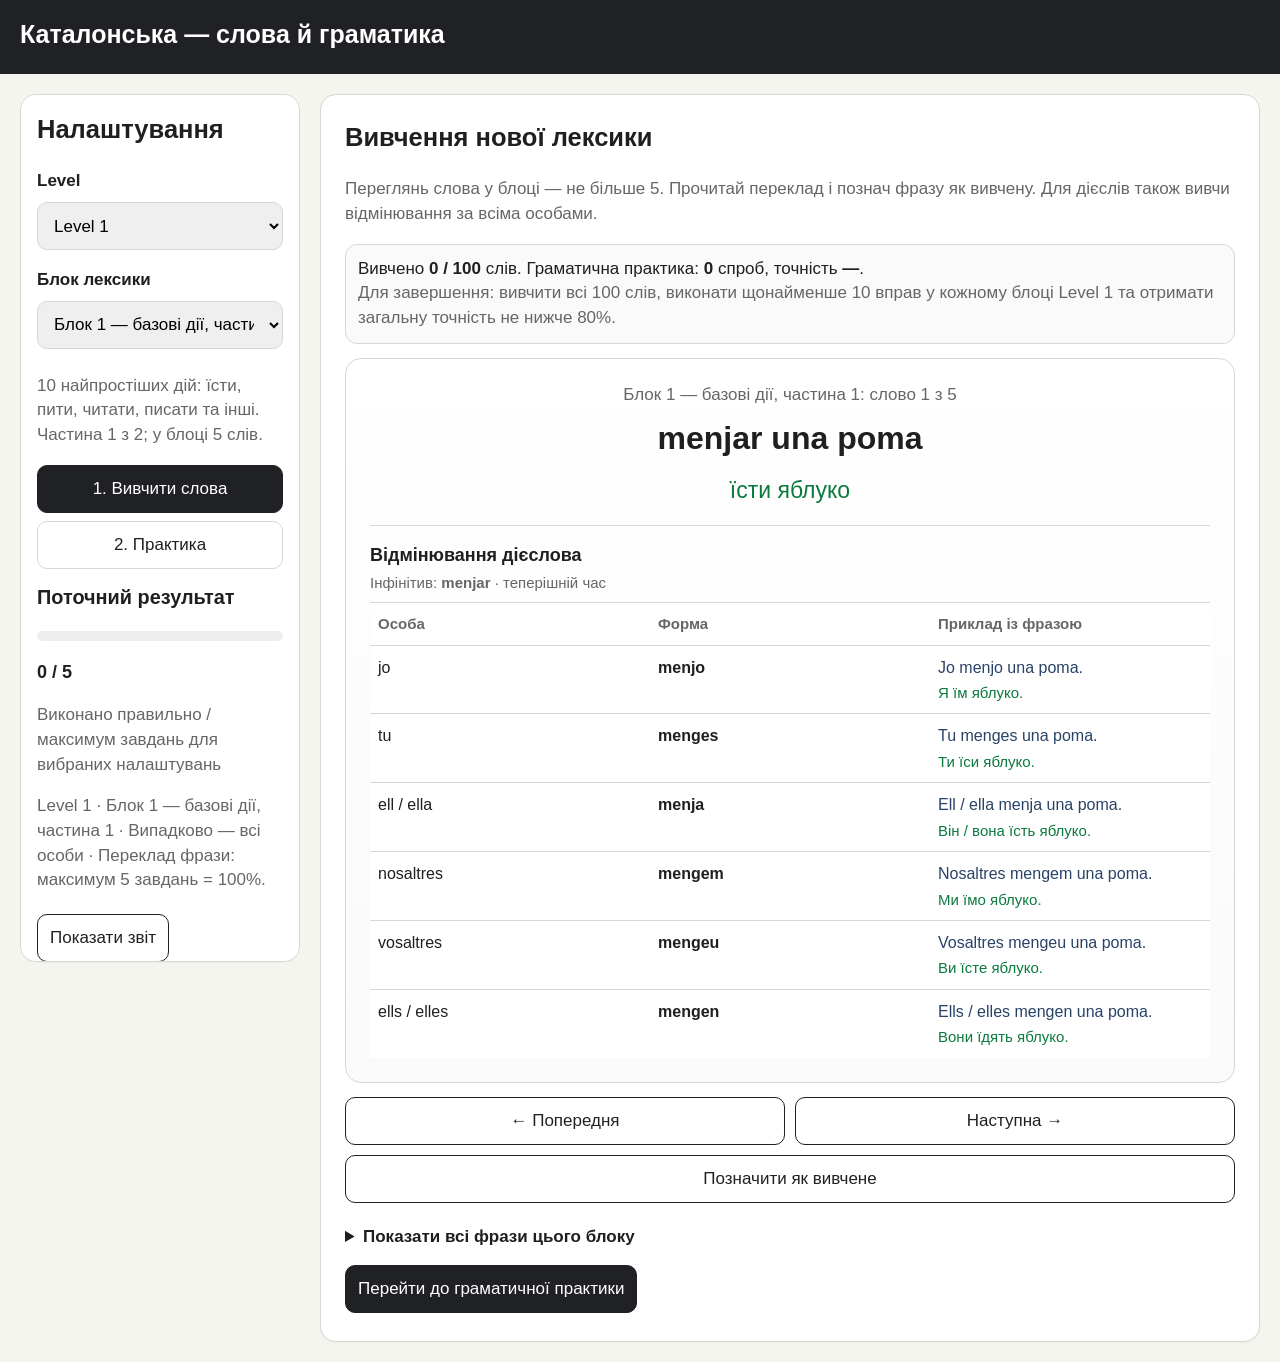
==== commit 1cf41ead: "Optimize lessons and touch controls for landscape iPad" ====
--- a/index.html
+++ b/index.html
@@ -1,6 +1,7 @@
 <!DOCTYPE html>
 <html lang="uk">
 <head>
+<meta name="robots" content="noindex">
   <meta charset="UTF-8">
   <meta name="viewport" content="width=device-width, initial-scale=1.0">
   <title>Каталонська — слова, дієслова й граматика</title>
@@ -97,7 +98,36 @@
     summary{cursor:pointer;font-weight:700;padding:8px 0}
     .hidden{display:none}
     code{background:#eee;padding:2px 5px;border-radius:5px}
-  </style>
+  /* Tablet-first touch controls; keep browser zoom and portrait layouts available. */
+html{-webkit-text-size-adjust:100%;text-size-adjust:100%}
+button,select,input,summary,a.action{touch-action:manipulation}
+button,select,input:not([type=checkbox]):not([type=radio]),summary{min-height:44px;box-sizing:border-box}
+button,a,input,select,summary{-webkit-tap-highlight-color:rgba(29,99,196,.15)}
+input,select,textarea{font-size:16px;max-width:100%}
+img,svg{max-width:100%}
+@media(hover:none){button:hover:not(:disabled){transform:none}}
+
+main,main>.card{min-width:0}button{white-space:normal}table{overflow-wrap:anywhere}
+.word-bank span{display:inline-flex;align-items:center;min-height:44px;box-sizing:border-box}
+@media(min-width:960px) and (orientation:landscape){
+ body{font-size:17px}header{padding:16px max(20px,env(safe-area-inset-left))}header h1{font-size:25px}
+ main{max-width:1366px;padding:20px;grid-template-columns:280px minmax(0,1fr);gap:20px;align-items:start}
+ main>aside{position:sticky;top:16px;max-height:calc(100svh - 32px);overflow-y:auto;overscroll-behavior-y:contain;-webkit-overflow-scrolling:touch;padding:18px}
+ main>section.card{padding:24px}.card{min-width:0}.mode-switch{grid-template-columns:1fr}
+ button,input,select{font-size:17px;min-height:48px}button.lesson{padding:12px}
+ .study-actions{display:grid;grid-template-columns:repeat(2,minmax(0,1fr));gap:10px}.study-actions #markLearned{grid-column:1/-1}
+ .study-card{padding:24px}.study-ca{font-size:32px}.study-uk{font-size:23px}
+ table{font-size:16px;table-layout:fixed}th,td{padding:10px 8px}
+ .study-conjugation th,.study-conjugation .uk-example{font-size:15px}
+ .choices{display:grid;grid-template-columns:repeat(2,minmax(0,1fr));gap:12px}.choices button{margin:0;min-height:64px}
+ .word-bank{display:flex;gap:10px;flex-wrap:wrap}.word-bank span{margin:0;padding:12px}
+ .task{font-size:21px}.phrase-main{font-size:25px}.hint-warning,.mistake{font-size:16px}
+ .metrics{grid-template-columns:repeat(2,minmax(0,1fr))}
+ .mistakes{max-height:none;overflow:visible}
+}
+
+
+</style>
 </head>
 <body>
 <header>
@@ -246,6 +276,18 @@
         <div class="metric"><div class="value" id="mAttempts">0</div><div>Усього спроб</div></div>
         <div class="metric"><div class="value" id="mTime">0 c</div><div>Середній час</div></div>
         <div class="metric"><div class="value" id="mSpelling">0</div><div>Підказки з написання</div></div>
+      </div>
+
+      <h3>Час роботи сьогодні — поточний блок</h3>
+      <div class="time-summary" id="todayTimeSummary">
+        <div class="metrics">
+          <div class="metric"><div class="value" id="tElapsed">—</div><div>Від початку до завершення</div></div>
+          <div class="metric"><div class="value" id="tActive">—</div><div>Активний час</div></div>
+          <div class="metric"><div class="value" id="tIdle">—</div><div>Неактивний час</div></div>
+          <div class="metric"><div class="value" id="tWindow">—</div><div>Початок → остання активність</div></div>
+        </div>
+        <div id="tLessons" class="grammar-note"></div>
+        <p class="muted">Неактивність визначається за паузами між діями. Якщо немає кліків, вводу з клавіатури або прокручування понад 2 хвилини, час після перших 2 хвилин паузи рахується як неактивний. Час до першої та після останньої активності не враховується.</p>
       </div>
 
       <h3>Результат за блоками</h3>
@@ -2397,6 +2439,15 @@
 let checkedThisQuestion=false;
 let hintUsed=false;
 
+const ACTIVITY_STORAGE_KEY="catStudyActivityV1";
+const ACTIVITY_SAMPLE_MS=5000;
+const IDLE_THRESHOLD_MS=2*60*1000;
+let activityLog=[];
+let lastActivitySample=0;
+
+try{activityLog=JSON.parse(storageGet(ACTIVITY_STORAGE_KEY)||"[]")}
+catch(e){activityLog=[]}
+
 const oldRecords=storageGet("catGrammarBlockRecordsV2") || storageGet("catGrammarBlockRecordsV1") || "[]";
 let records=JSON.parse(oldRecords);
 let learnedWords;
@@ -2795,6 +2846,142 @@
   const avgTime=total?Math.round(records.reduce((s,r)=>s+(r.timeSec||0),0)/total):0;
   return {total,correct,hints,spellingHints,avgTime};
 }
+function localDateKey(ts=Date.now()){
+  const d=new Date(ts);
+  const y=d.getFullYear();
+  const m=String(d.getMonth()+1).padStart(2,"0");
+  const day=String(d.getDate()).padStart(2,"0");
+  return `${y}-${m}-${day}`;
+}
+
+function pruneActivityLog(){
+  const cutoff=Date.now()-35*24*60*60*1000;
+  activityLog=activityLog.filter(item=>item&&item.ts>=cutoff);
+  if(activityLog.length>25000)activityLog=activityLog.slice(-25000);
+}
+
+function saveActivityLog(){
+  pruneActivityLog();
+  storageSet(ACTIVITY_STORAGE_KEY,JSON.stringify(activityLog));
+}
+
+function trackActivity(force=false){
+  if(!reportPanel.classList.contains("hidden"))return;
+
+  const now=Date.now();
+  if(!force&&now-lastActivitySample<ACTIVITY_SAMPLE_MS)return;
+  lastActivitySample=now;
+
+  activityLog.push({
+    ts:now,
+    day:localDateKey(now),
+    blockId:selectedBlockId,
+    level:selectedLevel(),
+    mode:currentMode,
+    lessonId:currentMode==="practice"?(currentLesson==="mixed"?actualLesson:currentLesson):"study"
+  });
+  saveActivityLog();
+}
+
+function formatDuration(ms){
+  ms=Math.max(0,Math.round(ms/1000)*1000);
+  const totalSec=Math.floor(ms/1000);
+  const h=Math.floor(totalSec/3600);
+  const min=Math.floor((totalSec%3600)/60);
+  const sec=totalSec%60;
+  if(h)return `${h} год ${min} хв`;
+  if(min)return `${min} хв ${sec} с`;
+  return `${sec} с`;
+}
+
+function formatClock(ts){
+  if(!ts)return "—";
+  return new Date(ts).toLocaleTimeString("uk-UA",{hour:"2-digit",minute:"2-digit"});
+}
+
+function lessonNumberAndLabel(id){
+  const ordered=[
+    "phrase","choice","modal",
+    "present_build","negative_build","question_build","past_build","future_build",
+    "present_fill","negative_fill","question_fill","past_fill","future_fill","mixed"
+  ];
+  if(id==="study")return "Вивчення слів";
+  const index=ordered.indexOf(id);
+  const label=LESSONS[id]?.title||id;
+  return index>=0?`${index+1}. ${label}`:label;
+}
+
+function todayBlockTiming(blockId=selectedBlockId){
+  const today=localDateKey();
+  const points=activityLog
+    .filter(item=>item.day===today&&item.blockId===blockId)
+    .sort((a,b)=>a.ts-b.ts);
+
+  if(!points.length){
+    return {
+      hasData:false,
+      elapsedMs:0,
+      activeMs:0,
+      idleMs:0,
+      firstTs:null,
+      lastTs:null,
+      lessons:[]
+    };
+  }
+
+  let activeMs=0;
+  let idleMs=0;
+
+  for(let i=1;i<points.length;i++){
+    const gap=Math.max(0,points[i].ts-points[i-1].ts);
+    activeMs+=Math.min(gap,IDLE_THRESHOLD_MS);
+    idleMs+=Math.max(0,gap-IDLE_THRESHOLD_MS);
+  }
+
+  const lessons=[...new Set(points.map(item=>item.lessonId).filter(Boolean))];
+  const order=[
+    "study","phrase","choice","modal",
+    "present_build","negative_build","question_build","past_build","future_build",
+    "present_fill","negative_fill","question_fill","past_fill","future_fill","mixed"
+  ];
+  lessons.sort((a,b)=>order.indexOf(a)-order.indexOf(b));
+
+  return {
+    hasData:true,
+    elapsedMs:Math.max(0,points[points.length-1].ts-points[0].ts),
+    activeMs,
+    idleMs,
+    firstTs:points[0].ts,
+    lastTs:points[points.length-1].ts,
+    lessons
+  };
+}
+
+function renderTodayTiming(){
+  const timing=todayBlockTiming(selectedBlockId);
+  document.getElementById("tElapsed").textContent=timing.hasData?formatDuration(timing.elapsedMs):"—";
+  document.getElementById("tActive").textContent=timing.hasData?formatDuration(timing.activeMs):"—";
+  document.getElementById("tIdle").textContent=timing.hasData?formatDuration(timing.idleMs):"—";
+  document.getElementById("tWindow").textContent=timing.hasData
+    ?`${formatClock(timing.firstTs)} → ${formatClock(timing.lastTs)}`
+    :"—";
+
+  const lessonsEl=document.getElementById("tLessons");
+  if(!timing.hasData){
+    lessonsEl.innerHTML="<b>Сьогодні для цього блока ще немає даних про активність.</b>";
+    return;
+  }
+
+  const lessons=timing.lessons.length
+    ?timing.lessons.map(lessonNumberAndLabel).join("<br>")
+    :"—";
+
+  lessonsEl.innerHTML=`
+    <b>${escapeHtml(currentBlockTitle())}</b><br>
+    <b>Сьогодні була активність у:</b><br>${lessons}
+  `;
+}
+
 function saveLearnedWords(){
   storageSet("catVocabularyLearnedV3",JSON.stringify([...learnedWords]));
   renderStudy();
@@ -2813,6 +3000,7 @@
 function setFeedback(kind,html){feedback.className="feedback "+kind;feedback.innerHTML=html}
 function clearFeedback(){feedback.className="feedback";feedback.innerHTML=""}
 function startQuestion(){
+  trackActivity(true);
   questionId=Date.now()+"-"+Math.random().toString(16).slice(2);
   questionStartTime=Date.now();
   checkedThisQuestion=false;
@@ -3199,6 +3387,7 @@
 }
 
 function check(){
+  trackActivity(true);
   if(checkedThisQuestion){
     setFeedback("bad","<b>Це завдання вже оцінено.</b><br>Натисни <b>Наступне завдання</b>.");
     return;
@@ -3212,6 +3401,7 @@
 
   records.push({
     date:new Date().toLocaleString("uk-UA"),
+    timestamp:Date.now(),
     questionId,
     taskKey:taskKeyForParts(
       selectedBlockId,
@@ -3277,6 +3467,7 @@
   document.getElementById("mAttempts").textContent=progress.attempts;
   document.getElementById("mTime").textContent=progress.avgTime+" c";
   document.getElementById("mSpelling").textContent=progress.spellingHints;
+  renderTodayTiming();
 
   const q=qualityText(acc);
   const level=document.getElementById("qualityLevel");
@@ -3376,6 +3567,7 @@
 
 levelSelect.addEventListener("change",()=>{
   initBlockSelect();
+  trackActivity(true);
   updateMiniScore();
   studyIndex=0;
   if(currentMode==="study")renderStudy();
@@ -3385,21 +3577,22 @@
 blockSelect.addEventListener("change",()=>{
   selectedBlockId=blockSelect.value;
   blockDescription.textContent=currentBlock().description;
+  trackActivity(true);
   updateMiniScore();
   studyIndex=0;
   if(currentMode==="study")renderStudy();
   else{pickPhrase();render()}
 });
-personSelect.addEventListener("change",()=>{selectedPersonId=personSelect.value;updateMiniScore();pickPhrase();render()});
+personSelect.addEventListener("change",()=>{selectedPersonId=personSelect.value;trackActivity(true);updateMiniScore();pickPhrase();render()});
 document.querySelectorAll(".lesson").forEach(btn=>btn.addEventListener("click",()=>{
   document.querySelectorAll(".lesson").forEach(b=>b.classList.remove("active"));
-  btn.classList.add("active");currentLesson=btn.dataset.lesson;updateMiniScore();pickPhrase();render();
+  btn.classList.add("active");currentLesson=btn.dataset.lesson;trackActivity(true);updateMiniScore();pickPhrase();render();
 }));
 nextButton.addEventListener("click",()=>{if(!checkedThisQuestion)return;pickPhrase();render()});
 checkButton.addEventListener("click",check);
 document.getElementById("reset").addEventListener("click",()=>{
   if(!confirm("Очистити результати вправ і позначки вивчених слів на цьому пристрої?"))return;
-  records=[];learnedWords=new Set();saveLearnedWords();saveRecords();showReport();
+  records=[];learnedWords=new Set();activityLog=[];saveActivityLog();saveLearnedWords();saveRecords();showReport();
 });
 document.getElementById("showReport").addEventListener("click",showReport);
 document.getElementById("backToPractice").addEventListener("click",()=>switchMode(currentMode));
@@ -3412,6 +3605,14 @@
 document.getElementById("studyNext").addEventListener("click",()=>{
   studyIndex=(studyIndex+1)%currentBlock().phrases.length;renderStudy();
 });
+["pointerdown","keydown","input","scroll"].forEach(eventName=>{
+  document.addEventListener(eventName,()=>trackActivity(false),{passive:true,capture:true});
+});
+document.addEventListener("visibilitychange",()=>{
+  if(document.visibilityState==="hidden")saveActivityLog();
+});
+window.addEventListener("beforeunload",saveActivityLog);
+
 markLearned.addEventListener("click",()=>{
   const phrase=currentBlock().phrases[studyIndex];
   learnedWords.add(phraseKey(currentBlock().id,phrase));
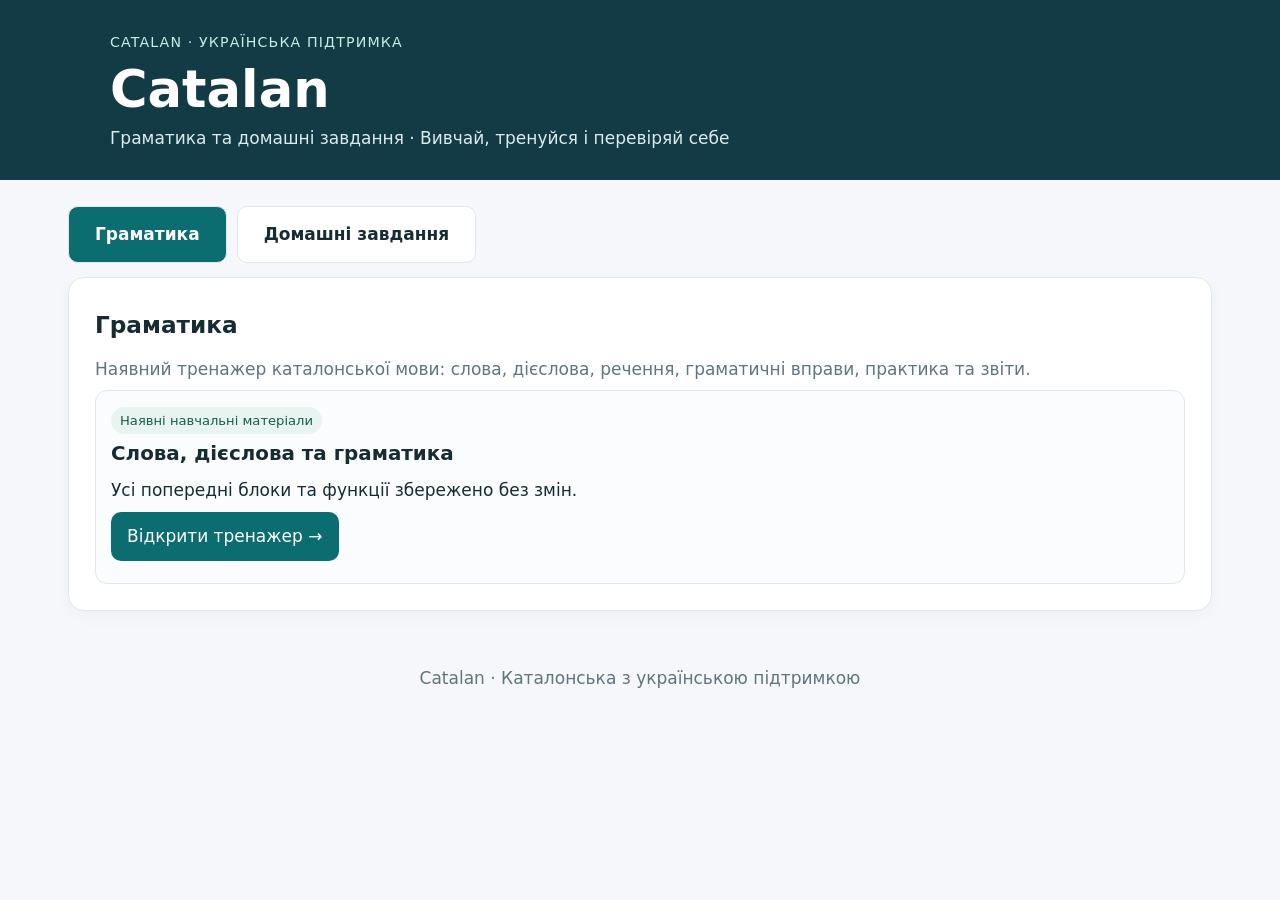
==== commit 9abedb40: "Organize Catalan homepage into Grammar and Homework sections" ====
--- a/index.html
+++ b/index.html
@@ -1,3631 +1,11 @@
-<!DOCTYPE html>
-<html lang="uk">
-<head>
-<meta name="robots" content="noindex">
-  <meta charset="UTF-8">
-  <meta name="viewport" content="width=device-width, initial-scale=1.0">
-  <title>Каталонська — слова, дієслова й граматика</title>
-  <style>
-    :root {
-      --bg:#f5f5f0; --card:#fff; --ink:#1f1f1f; --muted:#666; --line:#d8d8d0;
-      --accent:#202124; --ok:#0a7a3d; --bad:#b3261e; --warn:#956000;
-      --soft:#eef3ff; --soft2:#f2f7f0;
-    }
-    *{box-sizing:border-box}
-    body{margin:0;font-family:Arial,Helvetica,sans-serif;background:var(--bg);color:var(--ink);line-height:1.45}
-    header{background:var(--accent);color:#fff;padding:22px 18px}
-    header h1{margin:0 0 6px;font-size:25px}
-    header p{margin:0;color:#ddd}
-    main{max-width:1240px;margin:0 auto;padding:18px;display:grid;grid-template-columns:1fr;gap:16px}
-    @media(min-width:980px){main{grid-template-columns:340px 1fr}}
-    .card{background:var(--card);border:1px solid var(--line);border-radius:16px;padding:16px;box-shadow:0 1px 2px rgba(0,0,0,.04)}
-    h2,h3{margin-top:0}
-    label{display:block;margin-top:10px}
-    button,input,select{font-size:16px;border-radius:10px;border:1px solid var(--line);padding:10px 12px}
-    select,input{width:100%;margin:8px 0}
-    button{background:var(--accent);color:#fff;border-color:var(--accent);cursor:pointer;margin:4px 4px 4px 0}
-    button.secondary{background:#fff;color:var(--accent)}
-    button.danger{background:#8a1c14;border-color:#8a1c14}
-    button:disabled{opacity:.55;cursor:not-allowed}
-    button.lesson{display:block;width:100%;text-align:left;background:#fff;color:var(--accent);border-color:var(--line);margin:7px 0;padding:9px 11px}
-    button.lesson.active{background:var(--accent);color:#fff}
-    .lesson-group{border:1px solid var(--line);border-radius:14px;padding:10px;margin:0 0 14px;background:#fafafa}
-    .lesson-group:last-child{margin-bottom:0}
-    .lesson-group-title{font-size:13px;font-weight:700;color:var(--muted);text-transform:uppercase;letter-spacing:.04em;margin:0 0 8px}
-    .lesson-group button.lesson:first-of-type{margin-top:0}
-    .lesson-group button.lesson:last-child{margin-bottom:0}
-    .muted{color:var(--muted)}
-    .phrase-box{background:var(--soft);border-radius:14px;padding:14px;margin:12px 0}
-    .phrase-main{font-size:23px;font-weight:bold;margin-bottom:6px}
-    .grammar-note{background:var(--soft2);border:1px solid #d7e7d2;border-radius:12px;padding:12px;margin:12px 0}
-    .step-title{font-size:21px;margin:6px 0 10px}
-    .task{font-size:19px;background:#fafafa;border:1px solid var(--line);border-radius:12px;padding:12px;margin:12px 0}
-    .feedback{display:none;padding:12px;border-radius:12px;margin-top:12px}
-    .feedback.ok{display:block;background:#e7f6ed;color:var(--ok);border:1px solid #bfe5cd}
-    .feedback.bad{display:block;background:#fdecea;color:var(--bad);border:1px solid #f5c7c3}
-    .feedback.assisted{display:block;background:#fff7e8;color:var(--warn);border:1px solid #ead3a0}
-    .progress{height:10px;background:#eee;border-radius:999px;overflow:hidden;margin:10px 0}
-    .bar{height:100%;width:0;background:var(--accent);transition:width .2s ease}
-    .score{font-size:18px;font-weight:bold}
-    .choices button{display:block;width:100%;background:#fff;color:var(--accent);text-align:left;border-color:var(--line);margin:8px 0}
-    .choices button.selected{border-color:var(--accent);background:#f0f0f0}
-    .word-bank span{display:inline-block;padding:8px 10px;margin:4px;border:1px solid var(--line);border-radius:10px;background:#fff;cursor:pointer}
-    .target{min-height:46px;border:1px dashed #999;border-radius:12px;background:#fafafa;padding:9px;margin:8px 0 12px}
-    .build-actions{display:flex;gap:8px;flex-wrap:wrap;margin:10px 0}
-    .build-actions button{margin:0}
-    table{width:100%;border-collapse:collapse;margin-top:10px;font-size:14px}
-    td,th{border-top:1px solid var(--line);padding:7px 4px;text-align:left;vertical-align:top}
-    .hint-panel{margin-top:10px;padding:10px;border:1px solid var(--line);border-radius:12px;background:#fafafa}
-    .hint-warning{font-size:14px;color:var(--warn);margin:6px 0}
-    .metrics{display:grid;grid-template-columns:1fr;gap:10px;margin:12px 0}
-    @media(min-width:760px){.metrics{grid-template-columns:repeat(auto-fit,minmax(130px,1fr))}}
-    .metric{border:1px solid var(--line);border-radius:12px;padding:12px;background:#fafafa}
-    .metric .value{font-size:24px;font-weight:bold}
-    .level{padding:10px 12px;border-radius:12px;margin:10px 0;border:1px solid var(--line);background:#fafafa}
-    .level.ok{border-color:#bfe5cd;color:var(--ok);background:#e7f6ed}
-    .level.warn{border-color:#ead3a0;color:var(--warn);background:#fff7e8}
-    .level.bad{border-color:#f5c7c3;color:var(--bad);background:#fdecea}
-    .mistakes{max-height:300px;overflow:auto;border:1px solid var(--line);border-radius:12px;background:#fafafa;padding:8px}
-    .mistake{border-bottom:1px solid var(--line);padding:8px 4px;font-size:14px}
-    .mistake:last-child{border-bottom:none}
-    .mode-switch{display:grid;grid-template-columns:1fr 1fr;gap:8px;margin:14px 0}
-    button.mode{margin:0;background:#fff;color:var(--accent);border-color:var(--line)}
-    button.mode.active{background:var(--accent);color:#fff;border-color:var(--accent)}
-    .study-card{border:1px solid var(--line);border-radius:16px;padding:22px;text-align:center;background:linear-gradient(180deg,#fff,#fafafa);margin:14px 0}
-    .study-ca{font-size:30px;font-weight:700;margin:8px 0}
-    .study-uk{font-size:22px;margin:12px 0;color:var(--ok)}
-    .study-conjugation{margin-top:18px;padding-top:16px;border-top:1px solid var(--line);text-align:left}
-    .study-conjugation h3{margin:0 0 4px;font-size:18px}
-    .study-conjugation .verb-label{font-size:15px;color:var(--muted);margin-bottom:8px}
-    .study-conjugation table{margin-top:8px;background:#fff}
-    .study-conjugation th{font-size:13px;color:var(--muted)}
-    .study-conjugation td:nth-child(2){font-weight:700}
-    .study-conjugation .example{color:#294267}
-    .study-conjugation .uk-example{margin-top:3px;color:var(--ok);font-size:13px;font-weight:400}
-    .phrase-translation{margin-top:6px;padding-top:6px;border-top:1px solid rgba(0,0,0,.12)}
-    @media(max-width:620px){
-      .study-conjugation th:nth-child(3),
-      .study-conjugation td:nth-child(3){display:none}
-    }
-    .study-actions{display:flex;flex-wrap:wrap;gap:7px;align-items:center}
-    .study-actions button{margin:0}
-    .study-progress{padding:12px;border:1px solid var(--line);border-radius:12px;background:#fafafa;margin:12px 0}
-    .vocab-table td:first-child{font-weight:700}
-    .learned-row{background:#eef8f1}
-    .learned-badge{display:inline-block;padding:2px 7px;border-radius:999px;background:#e7f6ed;color:var(--ok);font-size:13px}
-    .spelling-note{margin-top:7px;padding:8px 10px;border-radius:10px;background:#eef3ff;color:#294267}
-    details{margin-top:14px}
-    summary{cursor:pointer;font-weight:700;padding:8px 0}
-    .hidden{display:none}
-    code{background:#eee;padding:2px 5px;border-radius:5px}
-  /* Tablet-first touch controls; keep browser zoom and portrait layouts available. */
-html{-webkit-text-size-adjust:100%;text-size-adjust:100%}
-button,select,input,summary,a.action{touch-action:manipulation}
-button,select,input:not([type=checkbox]):not([type=radio]),summary{min-height:44px;box-sizing:border-box}
-button,a,input,select,summary{-webkit-tap-highlight-color:rgba(29,99,196,.15)}
-input,select,textarea{font-size:16px;max-width:100%}
-img,svg{max-width:100%}
-@media(hover:none){button:hover:not(:disabled){transform:none}}
-
-main,main>.card{min-width:0}button{white-space:normal}table{overflow-wrap:anywhere}
-.word-bank span{display:inline-flex;align-items:center;min-height:44px;box-sizing:border-box}
-@media(min-width:960px) and (orientation:landscape){
- body{font-size:17px}header{padding:16px max(20px,env(safe-area-inset-left))}header h1{font-size:25px}
- main{max-width:1366px;padding:20px;grid-template-columns:280px minmax(0,1fr);gap:20px;align-items:start}
- main>aside{position:sticky;top:16px;max-height:calc(100svh - 32px);overflow-y:auto;overscroll-behavior-y:contain;-webkit-overflow-scrolling:touch;padding:18px}
- main>section.card{padding:24px}.card{min-width:0}.mode-switch{grid-template-columns:1fr}
- button,input,select{font-size:17px;min-height:48px}button.lesson{padding:12px}
- .study-actions{display:grid;grid-template-columns:repeat(2,minmax(0,1fr));gap:10px}.study-actions #markLearned{grid-column:1/-1}
- .study-card{padding:24px}.study-ca{font-size:32px}.study-uk{font-size:23px}
- table{font-size:16px;table-layout:fixed}th,td{padding:10px 8px}
- .study-conjugation th,.study-conjugation .uk-example{font-size:15px}
- .choices{display:grid;grid-template-columns:repeat(2,minmax(0,1fr));gap:12px}.choices button{margin:0;min-height:64px}
- .word-bank{display:flex;gap:10px;flex-wrap:wrap}.word-bank span{margin:0;padding:12px}
- .task{font-size:21px}.phrase-main{font-size:25px}.hint-warning,.mistake{font-size:16px}
- .metrics{grid-template-columns:repeat(2,minmax(0,1fr))}
- .mistakes{max-height:none;overflow:visible}
-}
-
-
-</style>
-</head>
-<body>
-<header>
-  <h1>Каталонська — слова й граматика</h1>
-</header>
-
-<main>
-  <aside class="card">
-    <h2>Налаштування</h2>
-
-    <label for="levelSelect"><b>Level</b></label>
-    <select id="levelSelect">
-      <option value="level1">Level 1</option>
-      <option value="level2">Level 2</option>
-      <option value="level3">Level 3</option>
-      <option value="level4">Level 4</option>
-    </select>
-
-    <label for="blockSelect"><b>Блок лексики</b></label>
-    <select id="blockSelect"></select>
-    <p class="muted" id="blockDescription"></p>
-
-    <div class="mode-switch" aria-label="Режим роботи">
-      <button class="mode active" id="studyMode" type="button">1. Вивчити слова</button>
-      <button class="mode" id="practiceMode" type="button">2. Практика</button>
-    </div>
-
-    <div id="grammarControls" class="hidden">
-      <label for="personSelect"><b>Граматична особа</b></label>
-      <select id="personSelect">
-        <option value="random">Випадково — всі особи</option>
-        <option value="jo">jo</option>
-        <option value="tu">tu</option>
-        <option value="ell">ell / ella</option>
-        <option value="nosaltres">nosaltres</option>
-        <option value="vosaltres">vosaltres</option>
-        <option value="ells">ells / elles</option>
-      </select>
-
-      <h3>Мініуроки</h3>
-      <div class="lesson-group">
-        <div class="lesson-group-title">Фрази</div>
-        <button class="lesson active" data-lesson="phrase">1. Переклад фрази</button>
-        <button class="lesson" data-lesson="choice">2. Обери фразу</button>
-      </div>
-
-      <div class="lesson-group">
-        <div class="lesson-group-title">Модальні конструкції</div>
-        <button class="lesson" data-lesson="modal">3. He de / Puc / Vull</button>
-      </div>
-
-      <div class="lesson-group">
-        <div class="lesson-group-title">Склади речення</div>
-        <button class="lesson" data-lesson="present_build">4. Теперішній час</button>
-        <button class="lesson" data-lesson="negative_build">5. Заперечення</button>
-        <button class="lesson" data-lesson="question_build">6. Питання</button>
-        <button class="lesson" data-lesson="past_build">7. Минулий час</button>
-        <button class="lesson" data-lesson="future_build">8. Майбутній час</button>
-      </div>
-
-      <div class="lesson-group">
-        <div class="lesson-group-title">Заповни</div>
-        <button class="lesson" data-lesson="present_fill">9. Теперішній час</button>
-        <button class="lesson" data-lesson="negative_fill">10. Заперечення</button>
-        <button class="lesson" data-lesson="question_fill">11. Питання</button>
-        <button class="lesson" data-lesson="past_fill">12. Минулий час</button>
-        <button class="lesson" data-lesson="future_fill">13. Майбутній час</button>
-      </div>
-
-      <div class="lesson-group">
-        <div class="lesson-group-title">Повторення</div>
-        <button class="lesson" data-lesson="mixed">14. Змішана практика</button>
-      </div>
-    </div>
-
-    <h3>Поточний результат</h3>
-    <div class="progress"><div class="bar" id="bar"></div></div>
-    <p class="score"><span id="correct">0</span> / <span id="total">0</span></p>
-    <p class="muted">Виконано правильно / максимум завдань для вибраних налаштувань</p>
-    <p class="muted" id="filterMaximum"></p>
-
-    <button class="secondary" id="showReport">Показати звіт</button>
-    <button class="secondary" id="exportCsv">Експорт CSV</button>
-    <button class="danger" id="reset">Очистити результат</button>
-  </aside>
-
-  <section class="card">
-    <div id="studyPanel">
-      <h2>Вивчення нової лексики</h2>
-      <p class="muted">Переглянь слова у блоці — не більше 5. Прочитай переклад і познач фразу як вивчену. Для дієслів також вивчи відмінювання за всіма особами.</p>
-
-      <div id="beginnerProgress" class="study-progress"></div>
-
-      <div class="study-card">
-        <div class="muted" id="studyCounter"></div>
-        <div class="study-ca" id="studyCa"></div>
-        <div class="study-uk" id="studyUk"></div>
-        <div class="study-conjugation" id="studyConjugation"></div>
-      </div>
-
-      <div class="study-actions">
-        <button class="secondary" id="studyPrev" type="button">← Попередня</button>
-        <button class="secondary" id="studyNext" type="button">Наступна →</button>
-        <button class="secondary" id="markLearned" type="button">Позначити як вивчене</button>
-      </div>
-
-      <details>
-        <summary>Показати всі фрази цього блоку</summary>
-        <table class="vocab-table" id="vocabTable">
-          <thead><tr><th>Каталонською</th><th>Українською</th><th>Статус</th></tr></thead>
-          <tbody></tbody>
-        </table>
-      </details>
-
-      <button id="goToPractice" type="button">Перейти до граматичної практики</button>
-    </div>
-
-    <div id="practicePanel" class="hidden">
-      <h2 id="lessonTitle"></h2>
-
-      <div class="phrase-box">
-        <div class="phrase-main" id="ukPhrase"></div>
-        <div class="muted">Блок: <b id="activeBlockTitle"></b></div>
-        <div class="muted">Каталонська фраза після перевірки: <b id="caPhrase">—</b></div>
-      </div>
-
-      <div class="grammar-note" id="grammarNote"></div>
-      <div id="exercise"></div>
-      <div id="feedback" class="feedback"></div>
-
-      <button id="check">Перевірити</button>
-      <button class="secondary" id="next" disabled>Наступне завдання</button>
-      <p class="muted">Оцінюється тільки перша перевірка. Великі/малі літери та каталонські наголоси не знижують бал. Якщо відкрити підказку до перевірки, бал не нараховується.</p>
-    </div>
-
-    <div id="reportPanel" class="hidden">
-      <h2>Звіт про якість роботи</h2>
-      <p class="muted">Дані зберігаються локально в браузері цього пристрою.</p>
-
-      <div id="qualityLevel" class="level"></div>
-
-      <div class="metrics">
-        <div class="metric"><div class="value" id="mAccuracy">0%</div><div>Виконання вибраного набору</div></div>
-        <div class="metric"><div class="value" id="mCorrect">0</div><div>Правильно без підказки</div></div>
-        <div class="metric"><div class="value" id="mHints">0</div><div>Використано підказок</div></div>
-        <div class="metric"><div class="value" id="mAttempts">0</div><div>Усього спроб</div></div>
-        <div class="metric"><div class="value" id="mTime">0 c</div><div>Середній час</div></div>
-        <div class="metric"><div class="value" id="mSpelling">0</div><div>Підказки з написання</div></div>
-      </div>
-
-      <h3>Час роботи сьогодні — поточний блок</h3>
-      <div class="time-summary" id="todayTimeSummary">
-        <div class="metrics">
-          <div class="metric"><div class="value" id="tElapsed">—</div><div>Від початку до завершення</div></div>
-          <div class="metric"><div class="value" id="tActive">—</div><div>Активний час</div></div>
-          <div class="metric"><div class="value" id="tIdle">—</div><div>Неактивний час</div></div>
-          <div class="metric"><div class="value" id="tWindow">—</div><div>Початок → остання активність</div></div>
-        </div>
-        <div id="tLessons" class="grammar-note"></div>
-        <p class="muted">Неактивність визначається за паузами між діями. Якщо немає кліків, вводу з клавіатури або прокручування понад 2 хвилини, час після перших 2 хвилин паузи рахується як неактивний. Час до першої та після останньої активності не враховується.</p>
-      </div>
-
-      <h3>Результат за блоками</h3>
-      <table id="blockTable"><thead><tr><th>Блок</th><th>Правильно</th><th>Усього</th><th>Точність</th><th>Оцінка</th></tr></thead><tbody></tbody></table>
-
-      <h3>Результат за мініуроками</h3>
-      <table id="lessonTable"><thead><tr><th>Мініурок</th><th>Правильно</th><th>Усього</th><th>Точність</th><th>Оцінка</th></tr></thead><tbody></tbody></table>
-
-      <h3>Результат за особами</h3>
-      <table id="personTable"><thead><tr><th>Особа</th><th>Правильно</th><th>Усього</th><th>Точність</th><th>Оцінка</th></tr></thead><tbody></tbody></table>
-
-      <h3>Що потрібно повторити</h3>
-      <div id="recommendations"></div>
-
-      <h3>Останні незараховані відповіді</h3>
-      <div id="mistakes" class="mistakes"></div>
-
-      <button class="secondary" id="backToPractice">Повернутися до вправ</button>
-    </div>
-  </section>
-</main>
-
-<script>
-const BLOCKS = [
-  {
-    "id": "beginner1_five1",
-    "level": "level1",
-    "title": "Блок 1 — базові дії, частина 1",
-    "description": "10 найпростіших дій: їсти, пити, читати, писати та інші. Частина 1 з 2; у блоці 5 слів.",
-    "phrases": [
-      {
-        "ca": "menjar una poma",
-        "uk": "їсти яблуко"
-      },
-      {
-        "ca": "beure aigua",
-        "uk": "пити воду"
-      },
-      {
-        "ca": "llegir un llibre",
-        "uk": "читати книжку"
-      },
-      {
-        "ca": "escriure una paraula",
-        "uk": "писати слово"
-      },
-      {
-        "ca": "mirar un dibuix",
-        "uk": "дивитися на малюнок"
-      }
-    ]
-  },
-  {
-    "id": "beginner1_five2",
-    "level": "level1",
-    "title": "Блок 2 — базові дії, частина 2",
-    "description": "10 найпростіших дій: їсти, пити, читати, писати та інші. Частина 2 з 2; у блоці 5 слів.",
-    "phrases": [
-      {
-        "ca": "escoltar música",
-        "uk": "слухати музику"
-      },
-      {
-        "ca": "parlar català",
-        "uk": "говорити каталонською"
-      },
-      {
-        "ca": "obrir la porta",
-        "uk": "відчиняти двері"
-      },
-      {
-        "ca": "tancar la finestra",
-        "uk": "зачиняти вікно"
-      },
-      {
-        "ca": "dormir bé",
-        "uk": "добре спати"
-      }
-    ]
-  },
-  {
-    "id": "beginner2_five1",
-    "level": "level1",
-    "title": "Блок 3 — удома, частина 1",
-    "description": "10 простих фраз про дім і щоденні домашні справи. Частина 1 з 2; у блоці 5 слів.",
-    "phrases": [
-      {
-        "ca": "viure en una casa",
-        "uk": "жити в будинку"
-      },
-      {
-        "ca": "entrar a l’habitació",
-        "uk": "заходити до кімнати"
-      },
-      {
-        "ca": "sortir de casa",
-        "uk": "виходити з дому"
-      },
-      {
-        "ca": "netejar la taula",
-        "uk": "прибирати стіл"
-      },
-      {
-        "ca": "rentar els plats",
-        "uk": "мити посуд"
-      }
-    ]
-  },
-  {
-    "id": "beginner2_five2",
-    "level": "level1",
-    "title": "Блок 4 — удома, частина 2",
-    "description": "10 простих фраз про дім і щоденні домашні справи. Частина 2 з 2; у блоці 5 слів.",
-    "phrases": [
-      {
-        "ca": "preparar l’esmorzar",
-        "uk": "готувати сніданок"
-      },
-      {
-        "ca": "ajudar a casa",
-        "uk": "допомагати вдома"
-      },
-      {
-        "ca": "buscar les claus",
-        "uk": "шукати ключі"
-      },
-      {
-        "ca": "trobar la motxilla",
-        "uk": "знаходити рюкзак"
-      },
-      {
-        "ca": "seure a la cadira",
-        "uk": "сідати на стілець"
-      }
-    ]
-  },
-  {
-    "id": "beginner3_five1",
-    "level": "level1",
-    "title": "Блок 5 — школа, частина 1",
-    "description": "10 базових фраз про уроки, завдання та клас. Частина 1 з 2; у блоці 5 слів.",
-    "phrases": [
-      {
-        "ca": "anar a l’escola",
-        "uk": "йти до школи"
-      },
-      {
-        "ca": "estudiar català",
-        "uk": "вивчати каталонську"
-      },
-      {
-        "ca": "fer els deures",
-        "uk": "робити домашнє завдання"
-      },
-      {
-        "ca": "preguntar a la mestra",
-        "uk": "запитувати вчительку"
-      },
-      {
-        "ca": "respondre una pregunta",
-        "uk": "відповідати на запитання"
-      }
-    ]
-  },
-  {
-    "id": "beginner3_five2",
-    "level": "level1",
-    "title": "Блок 6 — школа, частина 2",
-    "description": "10 базових фраз про уроки, завдання та клас. Частина 2 з 2; у блоці 5 слів.",
-    "phrases": [
-      {
-        "ca": "treballar en grup",
-        "uk": "працювати в групі"
-      },
-      {
-        "ca": "dibuixar un mapa",
-        "uk": "малювати карту"
-      },
-      {
-        "ca": "comptar fins a deu",
-        "uk": "рахувати до десяти"
-      },
-      {
-        "ca": "aprendre una paraula",
-        "uk": "вивчати слово"
-      },
-      {
-        "ca": "recordar la resposta",
-        "uk": "пам’ятати відповідь"
-      }
-    ]
-  },
-  {
-    "id": "beginner4_five1",
-    "level": "level1",
-    "title": "Блок 7 — сім’я та друзі, частина 1",
-    "description": "10 простих фраз про родину, друзів і спілкування. Частина 1 з 2; у блоці 5 слів.",
-    "phrases": [
-      {
-        "ca": "veure la família",
-        "uk": "бачити родину"
-      },
-      {
-        "ca": "visitar els avis",
-        "uk": "відвідувати бабусю й дідуся"
-      },
-      {
-        "ca": "jugar amb un amic",
-        "uk": "гратися з другом"
-      },
-      {
-        "ca": "parlar amb la mare",
-        "uk": "розмовляти з мамою"
-      },
-      {
-        "ca": "ajudar el pare",
-        "uk": "допомагати татові"
-      }
-    ]
-  },
-  {
-    "id": "beginner4_five2",
-    "level": "level1",
-    "title": "Блок 8 — сім’я та друзі, частина 2",
-    "description": "10 простих фраз про родину, друзів і спілкування. Частина 2 з 2; у блоці 5 слів.",
-    "phrases": [
-      {
-        "ca": "estimar la família",
-        "uk": "любити родину"
-      },
-      {
-        "ca": "compartir una joguina",
-        "uk": "ділитися іграшкою"
-      },
-      {
-        "ca": "esperar una amiga",
-        "uk": "чекати на подругу"
-      },
-      {
-        "ca": "donar les gràcies",
-        "uk": "дякувати"
-      },
-      {
-        "ca": "saludar un company",
-        "uk": "вітатися з однокласником"
-      }
-    ]
-  },
-  {
-    "id": "beginner5_five1",
-    "level": "level1",
-    "title": "Блок 9 — мій день, частина 1",
-    "description": "10 фраз про ранкові справи, школу, їжу та сон. Частина 1 з 2; у блоці 5 слів.",
-    "phrases": [
-      {
-        "ca": "llevar-se al matí",
-        "uk": "вставати вранці"
-      },
-      {
-        "ca": "rentar-se la cara",
-        "uk": "мити обличчя"
-      },
-      {
-        "ca": "vestir-se ràpid",
-        "uk": "швидко одягатися"
-      },
-      {
-        "ca": "esmorzar a casa",
-        "uk": "снідати вдома"
-      },
-      {
-        "ca": "anar a l’escola",
-        "uk": "йти до школи"
-      }
-    ]
-  },
-  {
-    "id": "beginner5_five2",
-    "level": "level1",
-    "title": "Блок 10 — мій день, частина 2",
-    "description": "10 фраз про ранкові справи, школу, їжу та сон. Частина 2 з 2; у блоці 5 слів.",
-    "phrases": [
-      {
-        "ca": "tornar a casa",
-        "uk": "повертатися додому"
-      },
-      {
-        "ca": "dinar amb la família",
-        "uk": "обідати з родиною"
-      },
-      {
-        "ca": "descansar una estona",
-        "uk": "трохи відпочивати"
-      },
-      {
-        "ca": "sopar a les vuit",
-        "uk": "вечеряти о восьмій"
-      },
-      {
-        "ca": "anar a dormir",
-        "uk": "йти спати"
-      }
-    ]
-  },
-  {
-    "id": "beginner6_five1",
-    "level": "level1",
-    "title": "Блок 11 — їжа та напої, частина 1",
-    "description": "10 базових фраз про продукти, приготування їжі та бажання. Частина 1 з 2; у блоці 5 слів.",
-    "phrases": [
-      {
-        "ca": "comprar pa",
-        "uk": "купувати хліб"
-      },
-      {
-        "ca": "menjar fruita",
-        "uk": "їсти фрукти"
-      },
-      {
-        "ca": "beure llet",
-        "uk": "пити молоко"
-      },
-      {
-        "ca": "cuinar arròs",
-        "uk": "готувати рис"
-      },
-      {
-        "ca": "tallar una poma",
-        "uk": "різати яблуко"
-      }
-    ]
-  },
-  {
-    "id": "beginner6_five2",
-    "level": "level1",
-    "title": "Блок 12 — їжа та напої, частина 2",
-    "description": "10 базових фраз про продукти, приготування їжі та бажання. Частина 2 з 2; у блоці 5 слів.",
-    "phrases": [
-      {
-        "ca": "preparar una amanida",
-        "uk": "готувати салат"
-      },
-      {
-        "ca": "posar la taula",
-        "uk": "накривати на стіл"
-      },
-      {
-        "ca": "tenir gana",
-        "uk": "бути голодним"
-      },
-      {
-        "ca": "tenir set",
-        "uk": "хотіти пити"
-      },
-      {
-        "ca": "voler un gelat",
-        "uk": "хотіти морозиво"
-      }
-    ]
-  },
-  {
-    "id": "beginner7_five1",
-    "level": "level1",
-    "title": "Блок 13 — місця та напрямки, частина 1",
-    "description": "10 простих фраз про дорогу, транспорт і рух. Частина 1 з 2; у блоці 5 слів.",
-    "phrases": [
-      {
-        "ca": "anar al parc",
-        "uk": "йти до парку"
-      },
-      {
-        "ca": "caminar pel carrer",
-        "uk": "йти вулицею"
-      },
-      {
-        "ca": "girar a la dreta",
-        "uk": "повертати праворуч"
-      },
-      {
-        "ca": "girar a l’esquerra",
-        "uk": "повертати ліворуч"
-      },
-      {
-        "ca": "entrar a la botiga",
-        "uk": "заходити до магазину"
-      }
-    ]
-  },
-  {
-    "id": "beginner7_five2",
-    "level": "level1",
-    "title": "Блок 14 — місця та напрямки, частина 2",
-    "description": "10 простих фраз про дорогу, транспорт і рух. Частина 2 з 2; у блоці 5 слів.",
-    "phrases": [
-      {
-        "ca": "sortir de l’escola",
-        "uk": "виходити зі школи"
-      },
-      {
-        "ca": "esperar l’autobús",
-        "uk": "чекати на автобус"
-      },
-      {
-        "ca": "pujar les escales",
-        "uk": "підійматися сходами"
-      },
-      {
-        "ca": "baixar les escales",
-        "uk": "спускатися сходами"
-      },
-      {
-        "ca": "arribar a casa",
-        "uk": "приходити додому"
-      }
-    ]
-  },
-  {
-    "id": "beginner8_five1",
-    "level": "level1",
-    "title": "Блок 15 — одяг і погода, частина 1",
-    "description": "10 базових фраз про одяг, температуру та погоду. Частина 1 з 2; у блоці 5 слів.",
-    "phrases": [
-      {
-        "ca": "portar una jaqueta",
-        "uk": "носити куртку"
-      },
-      {
-        "ca": "posar-se un abric",
-        "uk": "одягати пальто"
-      },
-      {
-        "ca": "treure les sabates",
-        "uk": "знімати взуття"
-      },
-      {
-        "ca": "obrir el paraigua",
-        "uk": "розкривати парасолю"
-      },
-      {
-        "ca": "tenir fred",
-        "uk": "мерзнути"
-      }
-    ]
-  },
-  {
-    "id": "beginner8_five2",
-    "level": "level1",
-    "title": "Блок 16 — одяг і погода, частина 2",
-    "description": "10 базових фраз про одяг, температуру та погоду. Частина 2 з 2; у блоці 5 слів.",
-    "phrases": [
-      {
-        "ca": "tenir calor",
-        "uk": "відчувати спеку"
-      },
-      {
-        "ca": "mirar la pluja",
-        "uk": "дивитися на дощ"
-      },
-      {
-        "ca": "jugar amb la neu",
-        "uk": "гратися зі снігом"
-      },
-      {
-        "ca": "veure el sol",
-        "uk": "бачити сонце"
-      },
-      {
-        "ca": "esperar bon temps",
-        "uk": "чекати гарної погоди"
-      }
-    ]
-  },
-  {
-    "id": "beginner9_five1",
-    "level": "level1",
-    "title": "Блок 17 — почуття та потреби, частина 1",
-    "description": "10 простих фраз про самопочуття, потреби та емоції. Частина 1 з 2; у блоці 5 слів.",
-    "phrases": [
-      {
-        "ca": "sentir-se bé",
-        "uk": "почуватися добре"
-      },
-      {
-        "ca": "sentir-se malament",
-        "uk": "почуватися погано"
-      },
-      {
-        "ca": "tenir por",
-        "uk": "боятися"
-      },
-      {
-        "ca": "tenir son",
-        "uk": "хотіти спати"
-      },
-      {
-        "ca": "necessitar ajuda",
-        "uk": "потребувати допомоги"
-      }
-    ]
-  },
-  {
-    "id": "beginner9_five2",
-    "level": "level1",
-    "title": "Блок 18 — почуття та потреби, частина 2",
-    "description": "10 простих фраз про самопочуття, потреби та емоції. Частина 2 з 2; у блоці 5 слів.",
-    "phrases": [
-      {
-        "ca": "voler descansar",
-        "uk": "хотіти відпочити"
-      },
-      {
-        "ca": "poder continuar",
-        "uk": "могти продовжувати"
-      },
-      {
-        "ca": "dir la veritat",
-        "uk": "казати правду"
-      },
-      {
-        "ca": "riure molt",
-        "uk": "багато сміятися"
-      },
-      {
-        "ca": "plorar una mica",
-        "uk": "трохи плакати"
-      }
-    ]
-  },
-  {
-    "id": "beginner10_five1",
-    "level": "level1",
-    "title": "Блок 19 — просте спілкування, частина 1",
-    "description": "Останні 10 фраз Level 1: привітання, відповіді та прохання. Частина 1 з 2; у блоці 5 слів.",
-    "phrases": [
-      {
-        "ca": "dir bon dia",
-        "uk": "казати «добрий день»"
-      },
-      {
-        "ca": "dir bona nit",
-        "uk": "казати «добраніч»"
-      },
-      {
-        "ca": "demanar perdó",
-        "uk": "просити вибачення"
-      },
-      {
-        "ca": "donar les gràcies",
-        "uk": "дякувати"
-      },
-      {
-        "ca": "preguntar el nom",
-        "uk": "запитувати ім’я"
-      }
-    ]
-  },
-  {
-    "id": "beginner10_five2",
-    "level": "level1",
-    "title": "Блок 20 — просте спілкування, частина 2",
-    "description": "Останні 10 фраз Level 1: привітання, відповіді та прохання. Частина 2 з 2; у блоці 5 слів.",
-    "phrases": [
-      {
-        "ca": "respondre que sí",
-        "uk": "відповідати «так»"
-      },
-      {
-        "ca": "respondre que no",
-        "uk": "відповідати «ні»"
-      },
-      {
-        "ca": "parlar a poc a poc",
-        "uk": "говорити повільно"
-      },
-      {
-        "ca": "repetir una paraula",
-        "uk": "повторювати слово"
-      },
-      {
-        "ca": "entendre la pregunta",
-        "uk": "розуміти запитання"
-      }
-    ]
-  },
-  {
-    "id": "level2_1_five1",
-    "level": "level2",
-    "title": "Блок 1 — у школі, частина 1",
-    "description": "Шкільні дії, інструкції та просте спілкування на уроці. Частина 1 з 2; у блоці 5 слів.",
-    "phrases": [
-      {
-        "ca": "portar el material escolar",
-        "uk": "приносити шкільне приладдя"
-      },
-      {
-        "ca": "arribar a l’escola a temps",
-        "uk": "приходити до школи вчасно"
-      },
-      {
-        "ca": "escoltar la mestra",
-        "uk": "слухати вчительку"
-      },
-      {
-        "ca": "treballar en parella",
-        "uk": "працювати в парі"
-      },
-      {
-        "ca": "fer una pregunta",
-        "uk": "ставити запитання"
-      }
-    ]
-  },
-  {
-    "id": "level2_1_five2",
-    "level": "level2",
-    "title": "Блок 2 — у школі, частина 2",
-    "description": "Шкільні дії, інструкції та просте спілкування на уроці. Частина 2 з 2; у блоці 5 слів.",
-    "phrases": [
-      {
-        "ca": "demanar ajuda",
-        "uk": "просити допомоги"
-      },
-      {
-        "ca": "escriure una resposta completa",
-        "uk": "писати повну відповідь"
-      },
-      {
-        "ca": "llegir en veu alta",
-        "uk": "читати вголос"
-      },
-      {
-        "ca": "corregir un error",
-        "uk": "виправляти помилку"
-      },
-      {
-        "ca": "preparar un examen",
-        "uk": "готуватися до іспиту"
-      }
-    ]
-  },
-  {
-    "id": "level2_2_five1",
-    "level": "level2",
-    "title": "Блок 3 — розпорядок дня, частина 1",
-    "description": "Щоденні справи з точнішим описом часу та послідовності. Частина 1 з 2; у блоці 5 слів.",
-    "phrases": [
-      {
-        "ca": "llevar-se a les set",
-        "uk": "вставати о сьомій"
-      },
-      {
-        "ca": "rentar-se les dents",
-        "uk": "чистити зуби"
-      },
-      {
-        "ca": "vestir-se abans d’esmorzar",
-        "uk": "одягатися перед сніданком"
-      },
-      {
-        "ca": "preparar la motxilla",
-        "uk": "готувати рюкзак"
-      },
-      {
-        "ca": "sortir de casa d’hora",
-        "uk": "виходити з дому рано"
-      }
-    ]
-  },
-  {
-    "id": "level2_2_five2",
-    "level": "level2",
-    "title": "Блок 4 — розпорядок дня, частина 2",
-    "description": "Щоденні справи з точнішим описом часу та послідовності. Частина 2 з 2; у блоці 5 слів.",
-    "phrases": [
-      {
-        "ca": "caminar fins a l’escola",
-        "uk": "йти пішки до школи"
-      },
-      {
-        "ca": "tornar a casa a la tarda",
-        "uk": "повертатися додому після обіду"
-      },
-      {
-        "ca": "fer els deures després de dinar",
-        "uk": "робити домашнє завдання після обіду"
-      },
-      {
-        "ca": "descansar mitja hora",
-        "uk": "відпочивати пів години"
-      },
-      {
-        "ca": "anar a dormir d’hora",
-        "uk": "лягати спати рано"
-      }
-    ]
-  },
-  {
-    "id": "level2_3_five1",
-    "level": "level2",
-    "title": "Блок 5 — домашні справи, частина 1",
-    "description": "Прості обов’язки вдома та догляд за кімнатою. Частина 1 з 2; у блоці 5 слів.",
-    "phrases": [
-      {
-        "ca": "fer el llit",
-        "uk": "застеляти ліжко"
-      },
-      {
-        "ca": "netejar l’habitació",
-        "uk": "прибирати кімнату"
-      },
-      {
-        "ca": "rentar la roba",
-        "uk": "прати одяг"
-      },
-      {
-        "ca": "treure la brossa",
-        "uk": "виносити сміття"
-      },
-      {
-        "ca": "posar la taula",
-        "uk": "накривати на стіл"
-      }
-    ]
-  },
-  {
-    "id": "level2_3_five2",
-    "level": "level2",
-    "title": "Блок 6 — домашні справи, частина 2",
-    "description": "Прості обов’язки вдома та догляд за кімнатою. Частина 2 з 2; у блоці 5 слів.",
-    "phrases": [
-      {
-        "ca": "preparar el sopar",
-        "uk": "готувати вечерю"
-      },
-      {
-        "ca": "obrir les finestres",
-        "uk": "відчиняти вікна"
-      },
-      {
-        "ca": "tancar la porta amb clau",
-        "uk": "замикати двері на ключ"
-      },
-      {
-        "ca": "ajudar la família",
-        "uk": "допомагати родині"
-      },
-      {
-        "ca": "buscar una cosa perduda",
-        "uk": "шукати загублену річ"
-      }
-    ]
-  },
-  {
-    "id": "level2_4_five1",
-    "level": "level2",
-    "title": "Блок 7 — їжа та покупки, частина 1",
-    "description": "Покупки, просте замовлення їжі та приготування страв. Частина 1 з 2; у блоці 5 слів.",
-    "phrases": [
-      {
-        "ca": "comprar fruita i verdura",
-        "uk": "купувати фрукти й овочі"
-      },
-      {
-        "ca": "demanar un entrepà",
-        "uk": "замовляти бутерброд"
-      },
-      {
-        "ca": "triar una beguda",
-        "uk": "обирати напій"
-      },
-      {
-        "ca": "pagar el compte",
-        "uk": "оплачувати рахунок"
-      },
-      {
-        "ca": "preparar un berenar",
-        "uk": "готувати перекус"
-      }
-    ]
-  },
-  {
-    "id": "level2_4_five2",
-    "level": "level2",
-    "title": "Блок 8 — їжа та покупки, частина 2",
-    "description": "Покупки, просте замовлення їжі та приготування страв. Частина 2 з 2; у блоці 5 слів.",
-    "phrases": [
-      {
-        "ca": "tallar el pa",
-        "uk": "різати хліб"
-      },
-      {
-        "ca": "cuinar pasta",
-        "uk": "готувати макарони"
-      },
-      {
-        "ca": "posar llet als cereals",
-        "uk": "додавати молоко до пластівців"
-      },
-      {
-        "ca": "beure suc de taronja",
-        "uk": "пити апельсиновий сік"
-      },
-      {
-        "ca": "voler unes postres",
-        "uk": "хотіти десерт"
-      }
-    ]
-  },
-  {
-    "id": "level2_5_five1",
-    "level": "level2",
-    "title": "Блок 9 — місто і транспорт, частина 1",
-    "description": "Пересування містом, автобусом і пошук потрібного місця. Частина 1 з 2; у блоці 5 слів.",
-    "phrases": [
-      {
-        "ca": "anar a la biblioteca",
-        "uk": "йти до бібліотеки"
-      },
-      {
-        "ca": "esperar l’autobús",
-        "uk": "чекати на автобус"
-      },
-      {
-        "ca": "pujar a l’autobús",
-        "uk": "сідати в автобус"
-      },
-      {
-        "ca": "baixar a la parada següent",
-        "uk": "виходити на наступній зупинці"
-      },
-      {
-        "ca": "caminar fins al parc",
-        "uk": "йти пішки до парку"
-      }
-    ]
-  },
-  {
-    "id": "level2_5_five2",
-    "level": "level2",
-    "title": "Блок 10 — місто і транспорт, частина 2",
-    "description": "Пересування містом, автобусом і пошук потрібного місця. Частина 2 з 2; у блоці 5 слів.",
-    "phrases": [
-      {
-        "ca": "girar després del semàfor",
-        "uk": "повертати після світлофора"
-      },
-      {
-        "ca": "entrar a la farmàcia",
-        "uk": "заходити до аптеки"
-      },
-      {
-        "ca": "sortir del supermercat",
-        "uk": "виходити із супермаркету"
-      },
-      {
-        "ca": "arribar a l’estació",
-        "uk": "прибувати на станцію"
-      },
-      {
-        "ca": "tornar a casa en autobús",
-        "uk": "повертатися додому автобусом"
-      }
-    ]
-  },
-  {
-    "id": "level2_6_five1",
-    "level": "level2",
-    "title": "Блок 11 — здоров’я, частина 1",
-    "description": "Прості фрази про самопочуття, відпочинок і здорові звички. Частина 1 з 2; у блоці 5 слів.",
-    "phrases": [
-      {
-        "ca": "tenir mal de cap",
-        "uk": "мати головний біль"
-      },
-      {
-        "ca": "tenir mal de panxa",
-        "uk": "мати біль у животі"
-      },
-      {
-        "ca": "necessitar descansar",
-        "uk": "потребувати відпочинку"
-      },
-      {
-        "ca": "beure molta aigua",
-        "uk": "пити багато води"
-      },
-      {
-        "ca": "menjar aliments saludables",
-        "uk": "їсти корисні продукти"
-      }
-    ]
-  },
-  {
-    "id": "level2_6_five2",
-    "level": "level2",
-    "title": "Блок 12 — здоров’я, частина 2",
-    "description": "Прості фрази про самопочуття, відпочинок і здорові звички. Частина 2 з 2; у блоці 5 слів.",
-    "phrases": [
-      {
-        "ca": "prendre un medicament",
-        "uk": "приймати ліки"
-      },
-      {
-        "ca": "anar al metge",
-        "uk": "йти до лікаря"
-      },
-      {
-        "ca": "dormir vuit hores",
-        "uk": "спати вісім годин"
-      },
-      {
-        "ca": "caminar cada dia",
-        "uk": "ходити пішки щодня"
-      },
-      {
-        "ca": "sentir-se millor",
-        "uk": "почуватися краще"
-      }
-    ]
-  },
-  {
-    "id": "level2_7_five1",
-    "level": "level2",
-    "title": "Блок 13 — вільний час, частина 1",
-    "description": "Хобі, спорт, музика, читання та культурні заняття. Частина 1 з 2; у блоці 5 слів.",
-    "phrases": [
-      {
-        "ca": "fer esport després de classe",
-        "uk": "займатися спортом після уроків"
-      },
-      {
-        "ca": "jugar a futbol",
-        "uk": "грати у футбол"
-      },
-      {
-        "ca": "mirar una pel·lícula",
-        "uk": "дивитися фільм"
-      },
-      {
-        "ca": "llegir un còmic",
-        "uk": "читати комікс"
-      },
-      {
-        "ca": "escoltar una cançó nova",
-        "uk": "слухати нову пісню"
-      }
-    ]
-  },
-  {
-    "id": "level2_7_five2",
-    "level": "level2",
-    "title": "Блок 14 — вільний час, частина 2",
-    "description": "Хобі, спорт, музика, читання та культурні заняття. Частина 2 з 2; у блоці 5 слів.",
-    "phrases": [
-      {
-        "ca": "dibuixar un personatge",
-        "uk": "малювати персонажа"
-      },
-      {
-        "ca": "fer una foto",
-        "uk": "робити фотографію"
-      },
-      {
-        "ca": "visitar un museu",
-        "uk": "відвідувати музей"
-      },
-      {
-        "ca": "aprendre una cançó",
-        "uk": "вивчати пісню"
-      },
-      {
-        "ca": "caminar amb els amics",
-        "uk": "гуляти з друзями"
-      }
-    ]
-  },
-  {
-    "id": "level2_8_five1",
-    "level": "level2",
-    "title": "Блок 15 — друзі та родина, частина 1",
-    "description": "Спілкування, допомога, спільні заняття та повага до інших. Частина 1 з 2; у блоці 5 слів.",
-    "phrases": [
-      {
-        "ca": "parlar amb els companys",
-        "uk": "розмовляти з однокласниками"
-      },
-      {
-        "ca": "ajudar una amiga",
-        "uk": "допомагати подрузі"
-      },
-      {
-        "ca": "compartir una idea",
-        "uk": "ділитися ідеєю"
-      },
-      {
-        "ca": "esperar un amic",
-        "uk": "чекати на друга"
-      },
-      {
-        "ca": "donar un regal",
-        "uk": "дарувати подарунок"
-      }
-    ]
-  },
-  {
-    "id": "level2_8_five2",
-    "level": "level2",
-    "title": "Блок 16 — друзі та родина, частина 2",
-    "description": "Спілкування, допомога, спільні заняття та повага до інших. Частина 2 з 2; у блоці 5 слів.",
-    "phrases": [
-      {
-        "ca": "explicar una història",
-        "uk": "розповідати історію"
-      },
-      {
-        "ca": "respectar una opinió",
-        "uk": "поважати думку"
-      },
-      {
-        "ca": "visitar els avis",
-        "uk": "відвідувати бабусю й дідуся"
-      },
-      {
-        "ca": "jugar amb els cosins",
-        "uk": "гратися з двоюрідними братами й сестрами"
-      },
-      {
-        "ca": "treballar amb una altra persona",
-        "uk": "працювати з іншою людиною"
-      }
-    ]
-  },
-  {
-    "id": "level2_9_five1",
-    "level": "level2",
-    "title": "Блок 17 — погода та одяг, частина 1",
-    "description": "Одяг за погодою та прості дії в дощовий або теплий день. Частина 1 з 2; у блоці 5 слів.",
-    "phrases": [
-      {
-        "ca": "portar sabates còmodes",
-        "uk": "носити зручне взуття"
-      },
-      {
-        "ca": "posar-se una gorra",
-        "uk": "одягати кепку"
-      },
-      {
-        "ca": "treure la jaqueta",
-        "uk": "знімати куртку"
-      },
-      {
-        "ca": "obrir el paraigua",
-        "uk": "розкривати парасолю"
-      },
-      {
-        "ca": "mirar la previsió del temps",
-        "uk": "дивитися прогноз погоди"
-      }
-    ]
-  },
-  {
-    "id": "level2_9_five2",
-    "level": "level2",
-    "title": "Блок 18 — погода та одяг, частина 2",
-    "description": "Одяг за погодою та прості дії в дощовий або теплий день. Частина 2 з 2; у блоці 5 слів.",
-    "phrases": [
-      {
-        "ca": "tenir fred al matí",
-        "uk": "мерзнути вранці"
-      },
-      {
-        "ca": "tenir calor a la tarda",
-        "uk": "відчувати спеку після обіду"
-      },
-      {
-        "ca": "sortir amb paraigua",
-        "uk": "виходити з парасолею"
-      },
-      {
-        "ca": "caminar sota la pluja",
-        "uk": "йти під дощем"
-      },
-      {
-        "ca": "tornar a casa aviat",
-        "uk": "повертатися додому рано"
-      }
-    ]
-  },
-  {
-    "id": "level2_10_five1",
-    "level": "level2",
-    "title": "Блок 19 — плани, частина 1",
-    "description": "Прості наміри та плани на вихідні або невелику подорож. Частина 1 з 2; у блоці 5 слів.",
-    "phrases": [
-      {
-        "ca": "voler anar al cinema",
-        "uk": "хотіти піти до кінотеатру"
-      },
-      {
-        "ca": "poder sortir demà",
-        "uk": "могти вийти завтра"
-      },
-      {
-        "ca": "preparar una excursió",
-        "uk": "готувати екскурсію"
-      },
-      {
-        "ca": "parlar del cap de setmana",
-        "uk": "говорити про вихідні"
-      },
-      {
-        "ca": "visitar un lloc nou",
-        "uk": "відвідувати нове місце"
-      }
-    ]
-  },
-  {
-    "id": "level2_10_five2",
-    "level": "level2",
-    "title": "Блок 20 — плани, частина 2",
-    "description": "Прості наміри та плани на вихідні або невелику подорож. Частина 2 з 2; у блоці 5 слів.",
-    "phrases": [
-      {
-        "ca": "portar menjar i aigua",
-        "uk": "брати їжу та воду"
-      },
-      {
-        "ca": "arribar a temps",
-        "uk": "приходити вчасно"
-      },
-      {
-        "ca": "recordar el camí",
-        "uk": "пам’ятати дорогу"
-      },
-      {
-        "ca": "tornar al vespre",
-        "uk": "повертатися ввечері"
-      },
-      {
-        "ca": "fer plans amb els amics",
-        "uk": "планувати щось із друзями"
-      }
-    ]
-  },
-  {
-    "id": "block1_part1_five1",
-    "title": "Блок 1 — рішення та думки, частина 1",
-    "description": "Перший блок попередньої лексики. Частина 1 з 2; у блоці 5 слів.",
-    "phrases": [
-      {
-        "ca": "fer un esforç",
-        "uk": "докласти зусиль"
-      },
-      {
-        "ca": "prendre una decisió",
-        "uk": "ухвалити рішення"
-      },
-      {
-        "ca": "tenir en compte",
-        "uk": "брати до уваги"
-      },
-      {
-        "ca": "posar-se d’acord",
-        "uk": "домовитися"
-      },
-      {
-        "ca": "anar amb compte",
-        "uk": "бути обережним"
-      }
-    ],
-    "level": "level3"
-  },
-  {
-    "id": "block1_part1_five2",
-    "title": "Блок 2 — рішення та думки, частина 2",
-    "description": "Перший блок попередньої лексики. Частина 2 з 2; у блоці 5 слів.",
-    "phrases": [
-      {
-        "ca": "fer-se responsable de",
-        "uk": "брати на себе відповідальність за"
-      },
-      {
-        "ca": "tenir l’oportunitat de",
-        "uk": "мати можливість"
-      },
-      {
-        "ca": "donar suport a algú",
-        "uk": "підтримувати когось"
-      },
-      {
-        "ca": "fer una queixa",
-        "uk": "подати скаргу"
-      },
-      {
-        "ca": "arribar a una conclusió",
-        "uk": "дійти висновку"
-      }
-    ],
-    "level": "level3"
-  },
-  {
-    "id": "block1_part2_five1",
-    "title": "Блок 3 — рішення та думки, частина 1",
-    "description": "Перший блок попередньої лексики. Частина 1 з 2; у блоці 5 слів.",
-    "phrases": [
-      {
-        "ca": "canviar d’opinió",
-        "uk": "змінити думку"
-      },
-      {
-        "ca": "estar d’acord amb",
-        "uk": "погоджуватися з"
-      },
-      {
-        "ca": "estar en desacord amb",
-        "uk": "не погоджуватися з"
-      },
-      {
-        "ca": "tenir dubtes sobre",
-        "uk": "мати сумніви щодо"
-      },
-      {
-        "ca": "resoldre un problema",
-        "uk": "вирішити проблему"
-      }
-    ],
-    "level": "level3"
-  },
-  {
-    "id": "block1_part2_five2",
-    "title": "Блок 4 — рішення та думки, частина 2",
-    "description": "Перший блок попередньої лексики. Частина 2 з 2; у блоці 5 слів.",
-    "phrases": [
-      {
-        "ca": "aprofitar el temps",
-        "uk": "використовувати час з користю"
-      },
-      {
-        "ca": "perdre el temps",
-        "uk": "марнувати час"
-      },
-      {
-        "ca": "fer una proposta",
-        "uk": "зробити пропозицію"
-      },
-      {
-        "ca": "millorar les condicions",
-        "uk": "покращити умови"
-      },
-      {
-        "ca": "tenir experiència en",
-        "uk": "мати досвід у"
-      }
-    ],
-    "level": "level3"
-  },
-  {
-    "id": "block1_part3",
-    "title": "Блок 5 — рішення та думки, частина 3",
-    "description": "Перший блок попередньої лексики. Частина 3 з 3; у блоці 5 слів.",
-    "phrases": [
-      {
-        "ca": "fer front a una situació",
-        "uk": "дати раду ситуації"
-      },
-      {
-        "ca": "dependre de les circumstàncies",
-        "uk": "залежати від обставин"
-      },
-      {
-        "ca": "aconseguir un objectiu",
-        "uk": "досягти мети"
-      },
-      {
-        "ca": "tenir conseqüències",
-        "uk": "мати наслідки"
-      },
-      {
-        "ca": "valorar els avantatges i els inconvenients",
-        "uk": "оцінити переваги та недоліки"
-      }
-    ],
-    "level": "level3"
-  },
-  {
-    "id": "block2_part1_five1",
-    "title": "Блок 6 — правила та співпраця, частина 1",
-    "description": "Другий блок попередньої лексики. Частина 1 з 2; у блоці 5 слів.",
-    "phrases": [
-      {
-        "ca": "prendre mesures",
-        "uk": "вживати заходів"
-      },
-      {
-        "ca": "fer una excepció",
-        "uk": "зробити виняток"
-      },
-      {
-        "ca": "tenir la intenció de",
-        "uk": "мати намір"
-      },
-      {
-        "ca": "posar en pràctica",
-        "uk": "застосувати на практиці"
-      },
-      {
-        "ca": "fer una comparació",
-        "uk": "зробити порівняння"
-      }
-    ],
-    "level": "level3"
-  },
-  {
-    "id": "block2_part1_five2",
-    "title": "Блок 7 — правила та співпраця, частина 2",
-    "description": "Другий блок попередньої лексики. Частина 2 з 2; у блоці 5 слів.",
-    "phrases": [
-      {
-        "ca": "arribar a un acord",
-        "uk": "досягти домовленості"
-      },
-      {
-        "ca": "tenir confiança en",
-        "uk": "мати довіру до"
-      },
-      {
-        "ca": "perdre la confiança en",
-        "uk": "втратити довіру до"
-      },
-      {
-        "ca": "fer una reclamació",
-        "uk": "подати претензію / скаргу"
-      },
-      {
-        "ca": "donar una explicació",
-        "uk": "дати пояснення"
-      }
-    ],
-    "level": "level3"
-  },
-  {
-    "id": "block2_part2_five1",
-    "title": "Блок 8 — правила та співпраця, частина 1",
-    "description": "Другий блок попередньої лексики. Частина 1 з 2; у блоці 5 слів.",
-    "phrases": [
-      {
-        "ca": "demanar aclariments",
-        "uk": "попросити роз’яснення"
-      },
-      {
-        "ca": "tenir accés a",
-        "uk": "мати доступ до"
-      },
-      {
-        "ca": "limitar l’accés a",
-        "uk": "обмежити доступ до"
-      },
-      {
-        "ca": "fer servir una eina",
-        "uk": "використовувати інструмент"
-      },
-      {
-        "ca": "assumir un risc",
-        "uk": "взяти на себе ризик"
-      }
-    ],
-    "level": "level3"
-  },
-  {
-    "id": "block2_part2_five2",
-    "title": "Блок 9 — правила та співпраця, частина 2",
-    "description": "Другий блок попередньої лексики. Частина 2 з 2; у блоці 5 слів.",
-    "phrases": [
-      {
-        "ca": "evitar un conflicte",
-        "uk": "уникнути конфлікту"
-      },
-      {
-        "ca": "tenir una actitud positiva",
-        "uk": "мати позитивне ставлення"
-      },
-      {
-        "ca": "canviar de comportament",
-        "uk": "змінити поведінку"
-      },
-      {
-        "ca": "respectar les normes",
-        "uk": "дотримуватися правил"
-      },
-      {
-        "ca": "incomplir les normes",
-        "uk": "порушувати правила"
-      }
-    ],
-    "level": "level3"
-  },
-  {
-    "id": "block2_part3",
-    "title": "Блок 10 — правила та співпраця, частина 3",
-    "description": "Другий блок попередньої лексики. Частина 3 з 3; у блоці 5 слів.",
-    "phrases": [
-      {
-        "ca": "tenir una bona relació amb",
-        "uk": "мати добрі стосунки з"
-      },
-      {
-        "ca": "fer una aportació",
-        "uk": "зробити внесок"
-      },
-      {
-        "ca": "arribar tard",
-        "uk": "запізнитися"
-      },
-      {
-        "ca": "complir un termini",
-        "uk": "вкластися у термін"
-      },
-      {
-        "ca": "prendre consciència de",
-        "uk": "усвідомити"
-      }
-    ],
-    "level": "level3"
-  },
-  {
-    "id": "block3_part1_five1",
-    "title": "Блок 11 — участь та результати, частина 1",
-    "description": "Третій блок попередньої лексики. Частина 1 з 2; у блоці 5 слів.",
-    "phrases": [
-      {
-        "ca": "tenir influència en",
-        "uk": "мати вплив на"
-      },
-      {
-        "ca": "participar en",
-        "uk": "брати участь у"
-      },
-      {
-        "ca": "parar atenció a",
-        "uk": "звертати увагу на"
-      },
-      {
-        "ca": "evitar errors",
-        "uk": "уникати помилок"
-      },
-      {
-        "ca": "treure una conclusió",
-        "uk": "зробити висновок"
-      }
-    ],
-    "level": "level3"
-  },
-  {
-    "id": "block3_part1_five2",
-    "title": "Блок 12 — участь та результати, частина 2",
-    "description": "Третій блок попередньої лексики. Частина 2 з 2; у блоці 5 слів.",
-    "phrases": [
-      {
-        "ca": "dependre d’algú",
-        "uk": "залежати від когось"
-      },
-      {
-        "ca": "comptar amb algú",
-        "uk": "покладатися на когось"
-      },
-      {
-        "ca": "adaptar-se a una situació",
-        "uk": "пристосуватися до ситуації"
-      },
-      {
-        "ca": "millorar el nivell",
-        "uk": "підвищити рівень"
-      },
-      {
-        "ca": "reduir el risc",
-        "uk": "зменшити ризик"
-      }
-    ],
-    "level": "level3"
-  },
-  {
-    "id": "block3_part2_five1",
-    "title": "Блок 13 — участь та результати, частина 1",
-    "description": "Третій блок попередньої лексики. Частина 1 з 2; у блоці 5 слів.",
-    "phrases": [
-      {
-        "ca": "obtenir un resultat",
-        "uk": "досягти результату"
-      },
-      {
-        "ca": "complir una promesa",
-        "uk": "дотримуватися обіцянки"
-      },
-      {
-        "ca": "trencar una promesa",
-        "uk": "порушити обіцянку"
-      },
-      {
-        "ca": "tenir avantatge sobre",
-        "uk": "мати перевагу над"
-      },
-      {
-        "ca": "expressar una opinió",
-        "uk": "висловити думку"
-      }
-    ],
-    "level": "level3"
-  },
-  {
-    "id": "block3_part2_five2",
-    "title": "Блок 14 — участь та результати, частина 2",
-    "description": "Третій блок попередньої лексики. Частина 2 з 2; у блоці 5 слів.",
-    "phrases": [
-      {
-        "ca": "defensar la pròpia posició",
-        "uk": "захищати власну позицію"
-      },
-      {
-        "ca": "acceptar les condicions",
-        "uk": "погодитися з умовами"
-      },
-      {
-        "ca": "rebutjar una proposta",
-        "uk": "відмовитися від пропозиції"
-      },
-      {
-        "ca": "fer una tria",
-        "uk": "зробити вибір"
-      },
-      {
-        "ca": "tenir present",
-        "uk": "брати до уваги"
-      }
-    ],
-    "level": "level3"
-  },
-  {
-    "id": "block3_part3",
-    "title": "Блок 15 — участь та результати, частина 3",
-    "description": "Третій блок попередньої лексики. Частина 3 з 3; у блоці 5 слів.",
-    "phrases": [
-      {
-        "ca": "causar dificultats",
-        "uk": "викликати труднощі"
-      },
-      {
-        "ca": "trobar una solució",
-        "uk": "знайти рішення"
-      },
-      {
-        "ca": "tractar amb",
-        "uk": "мати справу з"
-      },
-      {
-        "ca": "millorar el resultat",
-        "uk": "покращити результат"
-      },
-      {
-        "ca": "assumir la responsabilitat de",
-        "uk": "нести відповідальність за"
-      }
-    ],
-    "level": "level3"
-  },
-  {
-    "id": "block4_part1_five1",
-    "title": "Блок 1 — права та обов’язки, частина 1",
-    "description": "Четвертий блок попередньої лексики. Частина 1 з 2; у блоці 5 слів.",
-    "phrases": [
-      {
-        "ca": "prendre part en",
-        "uk": "брати участь у"
-      },
-      {
-        "ca": "fer referència a",
-        "uk": "посилатися на / стосуватися"
-      },
-      {
-        "ca": "estar relacionat amb",
-        "uk": "бути пов’язаним із"
-      },
-      {
-        "ca": "tenir lloc",
-        "uk": "відбуватися"
-      },
-      {
-        "ca": "dur a terme",
-        "uk": "здійснювати / виконувати"
-      }
-    ],
-    "level": "level4"
-  },
-  {
-    "id": "block4_part1_five2",
-    "title": "Блок 2 — права та обов’язки, частина 2",
-    "description": "Четвертий блок попередньої лексики. Частина 2 з 2; у блоці 5 слів.",
-    "phrases": [
-      {
-        "ca": "posar en dubte",
-        "uk": "ставити під сумнів"
-      },
-      {
-        "ca": "tenir dret a",
-        "uk": "мати право на"
-      },
-      {
-        "ca": "fer valer els drets",
-        "uk": "відстоювати права"
-      },
-      {
-        "ca": "complir les obligacions",
-        "uk": "виконувати обов’язки"
-      },
-      {
-        "ca": "assumir les conseqüències",
-        "uk": "прийняти наслідки"
-      }
-    ],
-    "level": "level4"
-  },
-  {
-    "id": "block4_part2_five1",
-    "title": "Блок 3 — права та обов’язки, частина 1",
-    "description": "Четвертий блок попередньої лексики. Частина 1 з 2; у блоці 5 слів.",
-    "phrases": [
-      {
-        "ca": "tenir una necessitat",
-        "uk": "мати потребу"
-      },
-      {
-        "ca": "satisfer una necessitat",
-        "uk": "задовольнити потребу"
-      },
-      {
-        "ca": "fer una previsió",
-        "uk": "зробити прогноз / передбачення"
-      },
-      {
-        "ca": "superar una dificultat",
-        "uk": "подолати труднощі"
-      },
-      {
-        "ca": "arribar a temps",
-        "uk": "прибути вчасно"
-      }
-    ],
-    "level": "level4"
-  },
-  {
-    "id": "block4_part2_five2",
-    "title": "Блок 4 — права та обов’язки, частина 2",
-    "description": "Четвертий блок попередньої лексики. Частина 2 з 2; у блоці 5 слів.",
-    "phrases": [
-      {
-        "ca": "mantenir el contacte",
-        "uk": "підтримувати контакт"
-      },
-      {
-        "ca": "perdre el contacte",
-        "uk": "втратити контакт"
-      },
-      {
-        "ca": "fer una entrevista",
-        "uk": "провести / пройти співбесіду"
-      },
-      {
-        "ca": "tenir una conversa",
-        "uk": "мати розмову"
-      },
-      {
-        "ca": "posar límits",
-        "uk": "встановити межі"
-      }
-    ],
-    "level": "level4"
-  },
-  {
-    "id": "block4_part3",
-    "title": "Блок 5 — права та обов’язки, частина 3",
-    "description": "Четвертий блок попередньої лексики. Частина 3 з 3; у блоці 5 слів.",
-    "phrases": [
-      {
-        "ca": "respectar els límits",
-        "uk": "поважати межі"
-      },
-      {
-        "ca": "prendre una iniciativa",
-        "uk": "проявити ініціативу"
-      },
-      {
-        "ca": "tenir una responsabilitat",
-        "uk": "мати відповідальність"
-      },
-      {
-        "ca": "compartir una experiència",
-        "uk": "поділитися досвідом"
-      },
-      {
-        "ca": "fer un seguiment de",
-        "uk": "стежити за / контролювати перебіг"
-      }
-    ],
-    "level": "level4"
-  },
-  {
-    "id": "block5_part1_five1",
-    "title": "Блок 6 — досвід і відповідальність, частина 1",
-    "description": "П’ятий блок попередньої лексики. Частина 1 з 2; у блоці 5 слів.",
-    "phrases": [
-      {
-        "ca": "tenir en comú",
-        "uk": "мати спільне"
-      },
-      {
-        "ca": "fer una observació",
-        "uk": "зробити зауваження / спостереження"
-      },
-      {
-        "ca": "arribar a una decisió",
-        "uk": "дійти рішення"
-      },
-      {
-        "ca": "tenir un paper important",
-        "uk": "мати важливу роль"
-      },
-      {
-        "ca": "posar-se en contacte amb",
-        "uk": "зв’язатися з"
-      }
-    ],
-    "level": "level4"
-  },
-  {
-    "id": "block5_part1_five2",
-    "title": "Блок 7 — досвід і відповідальність, частина 2",
-    "description": "П’ятий блок попередньої лексики. Частина 2 з 2; у блоці 5 слів.",
-    "phrases": [
-      {
-        "ca": "mantenir una actitud",
-        "uk": "зберігати ставлення / позицію"
-      },
-      {
-        "ca": "canviar de tema",
-        "uk": "змінити тему"
-      },
-      {
-        "ca": "donar importància a",
-        "uk": "надавати значення"
-      },
-      {
-        "ca": "tenir cura de",
-        "uk": "дбати про"
-      },
-      {
-        "ca": "fer-se càrrec de",
-        "uk": "взяти на себе / подбати про"
-      }
-    ],
-    "level": "level4"
-  },
-  {
-    "id": "block5_part2_five1",
-    "title": "Блок 8 — досвід і відповідальність, частина 1",
-    "description": "П’ятий блок попередньої лексики. Частина 1 з 2; у блоці 5 слів.",
-    "phrases": [
-      {
-        "ca": "anar més enllà de",
-        "uk": "виходити за межі"
-      },
-      {
-        "ca": "tenir dificultats per",
-        "uk": "мати труднощі з"
-      },
-      {
-        "ca": "trobar a faltar",
-        "uk": "сумувати за / відчувати брак"
-      },
-      {
-        "ca": "prendre una decisió encertada",
-        "uk": "ухвалити правильне рішення"
-      },
-      {
-        "ca": "fer una reflexió",
-        "uk": "зробити роздум / поміркувати"
-      }
-    ],
-    "level": "level4"
-  },
-  {
-    "id": "block5_part2_five2",
-    "title": "Блок 9 — досвід і відповідальність, частина 2",
-    "description": "П’ятий блок попередньої лексики. Частина 2 з 2; у блоці 5 слів.",
-    "phrases": [
-      {
-        "ca": "tenir una opinió formada",
-        "uk": "мати сформовану думку"
-      },
-      {
-        "ca": "posar un exemple",
-        "uk": "навести приклад"
-      },
-      {
-        "ca": "fer una crítica constructiva",
-        "uk": "зробити конструктивну критику"
-      },
-      {
-        "ca": "tenir una visió clara de",
-        "uk": "мати чітке бачення"
-      },
-      {
-        "ca": "actuar amb responsabilitat",
-        "uk": "діяти відповідально"
-      }
-    ],
-    "level": "level4"
-  },
-  {
-    "id": "block5_part3",
-    "title": "Блок 10 — досвід і відповідальність, частина 3",
-    "description": "П’ятий блок попередньої лексики. Частина 3 з 3; у блоці 5 слів.",
-    "phrases": [
-      {
-        "ca": "respondre a una necessitat",
-        "uk": "відповідати потребі"
-      },
-      {
-        "ca": "crear consciència",
-        "uk": "формувати усвідомлення"
-      },
-      {
-        "ca": "fer un canvi",
-        "uk": "зробити зміну"
-      },
-      {
-        "ca": "millorar la convivència",
-        "uk": "покращити співжиття"
-      },
-      {
-        "ca": "afrontar un repte",
-        "uk": "прийняти виклик / впоратися з викликом"
-      }
-    ],
-    "level": "level4"
-  },
-  {
-    "id": "block6_part1_five1",
-    "title": "Блок 11 — аналіз та аргументація, частина 1",
-    "description": "Шостий блок попередньої лексики. Частина 1 з 2; у блоці 5 слів.",
-    "phrases": [
-      {
-        "ca": "tenir clar",
-        "uk": "чітко розуміти"
-      },
-      {
-        "ca": "fer una valoració",
-        "uk": "зробити оцінку"
-      },
-      {
-        "ca": "arribar a un punt comú",
-        "uk": "дійти спільної точки зору"
-      },
-      {
-        "ca": "tenir present que",
-        "uk": "мати на увазі, що"
-      },
-      {
-        "ca": "posar de manifest",
-        "uk": "показати / виявити"
-      }
-    ],
-    "level": "level4"
-  },
-  {
-    "id": "block6_part1_five2",
-    "title": "Блок 12 — аналіз та аргументація, частина 2",
-    "description": "Шостий блок попередньої лексики. Частина 2 з 2; у блоці 5 слів.",
-    "phrases": [
-      {
-        "ca": "tenir conseqüències positives",
-        "uk": "мати позитивні наслідки"
-      },
-      {
-        "ca": "tenir conseqüències negatives",
-        "uk": "мати негативні наслідки"
-      },
-      {
-        "ca": "fer una hipòtesi",
-        "uk": "висунути гіпотезу"
-      },
-      {
-        "ca": "confirmar una hipòtesi",
-        "uk": "підтвердити гіпотезу"
-      },
-      {
-        "ca": "rebutjar una hipòtesi",
-        "uk": "відхилити гіпотезу"
-      }
-    ],
-    "level": "level4"
-  },
-  {
-    "id": "block6_part2_five1",
-    "title": "Блок 13 — аналіз та аргументація, частина 1",
-    "description": "Шостий блок попередньої лексики. Частина 1 з 2; у блоці 5 слів.",
-    "phrases": [
-      {
-        "ca": "tenir un impacte en",
-        "uk": "мати вплив на"
-      },
-      {
-        "ca": "reduir les desigualtats",
-        "uk": "зменшити нерівність"
-      },
-      {
-        "ca": "augmentar les oportunitats",
-        "uk": "збільшити можливості"
-      },
-      {
-        "ca": "fomentar la participació",
-        "uk": "сприяти участі"
-      },
-      {
-        "ca": "promoure el respecte",
-        "uk": "сприяти повазі"
-      }
-    ],
-    "level": "level4"
-  },
-  {
-    "id": "block6_part2_five2",
-    "title": "Блок 14 — аналіз та аргументація, частина 2",
-    "description": "Шостий блок попередньої лексики. Частина 2 з 2; у блоці 5 слів.",
-    "phrases": [
-      {
-        "ca": "evitar malentesos",
-        "uk": "уникати непорозумінь"
-      },
-      {
-        "ca": "resoldre un conflicte",
-        "uk": "вирішити конфлікт"
-      },
-      {
-        "ca": "prendre una posició",
-        "uk": "зайняти позицію"
-      },
-      {
-        "ca": "defensar un argument",
-        "uk": "захищати аргумент"
-      },
-      {
-        "ca": "qüestionar una idea",
-        "uk": "ставити під сумнів ідею"
-      }
-    ],
-    "level": "level4"
-  },
-  {
-    "id": "block6_part3",
-    "title": "Блок 15 — аналіз та аргументація, частина 3",
-    "description": "Шостий блок попередньої лексики. Частина 3 з 3; у блоці 5 слів.",
-    "phrases": [
-      {
-        "ca": "fer una anàlisi",
-        "uk": "зробити аналіз"
-      },
-      {
-        "ca": "treure profit de",
-        "uk": "отримати користь із"
-      },
-      {
-        "ca": "adaptar-se als canvis",
-        "uk": "пристосуватися до змін"
-      },
-      {
-        "ca": "mantenir l’equilibri",
-        "uk": "підтримувати рівновагу"
-      },
-      {
-        "ca": "assolir una meta",
-        "uk": "досягти мети"
-      }
-    ],
-    "level": "level4"
-  }
-];
-const PRESENT_FORMS = {"acceptar":["accepto","acceptes","accepta","acceptem","accepteu","accepten"],"aconseguir":["aconsegueixo","aconsegueixes","aconsegueix","aconseguim","aconseguiu","aconsegueixen"],"actuar":["actuo","actues","actua","actuem","actueu","actuen"],"adaptar":["adapto","adaptes","adapta","adaptem","adapteu","adapten"],"afrontar":["afronto","afrontes","afronta","afrontem","afronteu","afronten"],"ajudar":["ajudo","ajudes","ajuda","ajudem","ajudeu","ajuden"],"anar":["vaig","vas","va","anem","aneu","van"],"aprendre":["aprenc","aprens","aprèn","aprenem","apreneu","aprenen"],"aprofitar":["aprofito","aprofites","aprofita","aprofitem","aprofiteu","aprofiten"],"arribar":["arribo","arribes","arriba","arribem","arribeu","arriben"],"assolir":["assoleixo","assoleixes","assoleix","assolim","assoliu","assoleixen"],"assumir":["assumeixo","assumeixes","assumeix","assumim","assumiu","assumeixen"],"augmentar":["augmento","augmentes","augmenta","augmentem","augmenteu","augmenten"],"buscar":["busco","busques","busca","busquem","busqueu","busquen"],"canviar":["canvio","canvies","canvia","canviem","canvieu","canvien"],"causar":["causo","causes","causa","causem","causeu","causen"],"cometre":["cometo","comets","comet","cometem","cometeu","cometen"],"compartir":["comparteixo","comparteixes","comparteix","compartim","compartiu","comparteixen"],"complir":["compleixo","compleixes","compleix","complim","compliu","compleixen"],"comptar":["compto","comptes","compta","comptem","compteu","compten"],"confirmar":["confirmo","confirmes","confirma","confirmem","confirmeu","confirmen"],"corregir":["corregeixo","corregeixes","corregeix","corregim","corregiu","corregeixen"],"crear":["creo","crees","crea","creem","creeu","creen"],"defensar":["defenso","defenses","defensa","defensem","defenseu","defensen"],"demanar":["demano","demanes","demana","demanem","demaneu","demanen"],"dependre":["depenc","depens","depèn","depenem","depeneu","depenen"],"donar":["dono","dones","dona","donem","doneu","donen"],"dur":["duc","dus","duu","duem","dueu","duen"],"entendre":["entenc","entens","entén","entenem","enteneu","entenen"],"escoltar":["escolto","escoltes","escolta","escoltem","escolteu","escolten"],"escriure":["escric","escrius","escriu","escrivim","escriviu","escriuen"],"estalviar":["estalvio","estalvies","estalvia","estalviem","estalvieu","estalvien"],"estar":["estic","estàs","està","estem","esteu","estan"],"evitar":["evito","evites","evita","evitem","eviteu","eviten"],"explicar":["explico","expliques","explica","expliquem","expliqueu","expliquen"],"expressar":["expresso","expresses","expressa","expressem","expresseu","expressen"],"fer":["faig","fas","fa","fem","feu","fan"],"fomentar":["fomento","fomentes","fomenta","fomentem","fomenteu","fomenten"],"incomplir":["incompleixo","incompleixes","incompleix","incomplim","incompliu","incompleixen"],"limitar":["limito","limites","limita","limitem","limiteu","limiten"],"llegir":["llegeixo","llegeixes","llegeix","llegim","llegiu","llegeixen"],"mantenir":["mantinc","mantens","manté","mantenim","manteniu","mantenen"],"millorar":["milloro","millores","millora","millorem","milloreu","milloren"],"obtenir":["obtinc","obtens","obté","obtenim","obteniu","obtenen"],"parar":["paro","pares","para","parem","pareu","paren"],"participar":["participo","participes","participa","participem","participeu","participen"],"perdre":["perdo","perds","perd","perdem","perdeu","perden"],"posar":["poso","poses","posa","posem","poseu","posen"],"prendre":["prenc","prens","pren","prenem","preneu","prenen"],"preparar":["preparo","prepares","prepara","preparem","prepareu","preparen"],"promoure":["promoc","promous","promou","promovem","promoveu","promouen"],"protegir":["protegeixo","protegeixes","protegeix","protegim","protegiu","protegeixen"],"qüestionar":["qüestiono","qüestiones","qüestiona","qüestionem","qüestioneu","qüestionen"],"rebutjar":["rebutjo","rebutges","rebutja","rebutgem","rebutgeu","rebutgen"],"recollir":["recullo","reculls","recull","recollim","recolliu","recullen"],"reduir":["redueixo","redueixes","redueix","reduïm","reduïu","redueixen"],"resoldre":["resolc","resols","resol","resolem","resoleu","resolen"],"respectar":["respecto","respectes","respecta","respectem","respecteu","respecten"],"respondre":["responc","respons","respon","responem","responeu","responen"],"satisfer":["satisfac","satisfàs","satisfà","satisfem","satisfeu","satisfan"],"sentir":["sento","sents","sent","sentim","sentiu","senten"],"superar":["supero","superes","supera","superem","supereu","superen"],"tenir":["tinc","tens","té","tenim","teniu","tenen"],"tractar":["tracto","tractes","tracta","tractem","tracteu","tracten"],"treballar":["treballo","treballes","treballa","treballem","treballeu","treballen"],"trencar":["trenco","trenques","trenca","trenquem","trenqueu","trenquen"],"treure":["trec","treus","treu","traiem","traieu","treuen"],"trobar":["trobo","trobes","troba","trobem","trobeu","troben"],"valorar":["valoro","valores","valora","valorem","valoreu","valoren"],"menjar":["menjo","menges","menja","mengem","mengeu","mengen"],"beure":["bec","beus","beu","bevem","beveu","beuen"],"mirar":["miro","mires","mira","mirem","mireu","miren"],"parlar":["parlo","parles","parla","parlem","parleu","parlen"],"obrir":["obro","obres","obre","obrim","obriu","obren"],"tancar":["tanco","tanques","tanca","tanquem","tanqueu","tanquen"],"dormir":["dormo","dorms","dorm","dormim","dormiu","dormen"],"viure":["visc","vius","viu","vivim","viviu","viuen"],"entrar":["entro","entres","entra","entrem","entreu","entren"],"sortir":["surto","surts","surt","sortim","sortiu","surten"],"netejar":["netejo","neteges","neteja","netegem","netegeu","netegen"],"rentar":["rento","rentes","renta","rentem","renteu","renten"],"seure":["sec","seus","seu","seiem","seieu","seuen"],"estudiar":["estudio","estudies","estudia","estudiem","estudieu","estudien"],"preguntar":["pregunto","preguntes","pregunta","preguntem","pregunteu","pregunten"],"dibuixar":["dibuixo","dibuixes","dibuixa","dibuixem","dibuixeu","dibuixen"],"recordar":["recordo","recordes","recorda","recordem","recordeu","recorden"],"veure":["veig","veus","veu","veiem","veieu","veuen"],"visitar":["visito","visites","visita","visitem","visiteu","visiten"],"jugar":["jugo","jugues","juga","juguem","jugueu","juguen"],"estimar":["estimo","estimes","estima","estimem","estimeu","estimen"],"esperar":["espero","esperes","espera","esperem","espereu","esperen"],"saludar":["saludo","saludes","saluda","saludem","saludeu","saluden"],"llevar":["llevo","lleves","lleva","llevem","lleveu","lleven"],"vestir":["vesteixo","vesteixes","vesteix","vestim","vestiu","vesteixen"],"esmorzar":["esmorzo","esmorzes","esmorza","esmorzem","esmorzeu","esmorzen"],"tornar":["torno","tornes","torna","tornem","torneu","tornen"],"dinar":["dino","dines","dina","dinem","dineu","dinen"],"descansar":["descanso","descanses","descansa","descansem","descanseu","descansen"],"sopar":["sopo","sopes","sopa","sopem","sopeu","sopen"],"comprar":["compro","compres","compra","comprem","compreu","compren"],"cuinar":["cuino","cuines","cuina","cuinem","cuineu","cuinen"],"tallar":["tallo","talles","talla","tallem","talleu","tallen"],"voler":["vull","vols","vol","volem","voleu","volen"],"caminar":["camino","camines","camina","caminem","camineu","caminen"],"girar":["giro","gires","gira","girem","gireu","giren"],"pujar":["pujo","puges","puja","pugem","pugeu","pugen"],"baixar":["baixo","baixes","baixa","baixem","baixeu","baixen"],"portar":["porto","portes","porta","portem","porteu","porten"],"necessitar":["necessito","necessites","necessita","necessitem","necessiteu","necessiten"],"poder":["puc","pots","pot","podem","podeu","poden"],"dir":["dic","dius","diu","diem","dieu","diuen"],"riure":["ric","rius","riu","riem","rieu","riuen"],"plorar":["ploro","plores","plora","plorem","ploreu","ploren"],"repetir":["repeteixo","repeteixes","repeteix","repetim","repetiu","repeteixen"],"pagar":["pago","pagues","paga","paguem","pagueu","paguen"],"triar":["trio","tries","tria","triem","trieu","trien"]};
-const FUTURE_STEMS = {"acceptar":"acceptar","aconseguir":"aconseguir","actuar":"actuar","adaptar":"adaptar","afrontar":"afrontar","ajudar":"ajudar","anar":"anir","aprendre":"aprendr","aprofitar":"aprofitar","arribar":"arribar","assolir":"assolir","assumir":"assumir","augmentar":"augmentar","buscar":"buscar","canviar":"canviar","causar":"causar","cometre":"cometr","compartir":"compartir","complir":"complir","comptar":"comptar","confirmar":"confirmar","corregir":"corregir","crear":"crear","defensar":"defensar","demanar":"demanar","dependre":"dependr","donar":"donar","dur":"dur","entendre":"entendr","escoltar":"escoltar","escriure":"escriur","estalviar":"estalviar","estar":"estar","evitar":"evitar","explicar":"explicar","expressar":"expressar","fer":"far","fomentar":"fomentar","incomplir":"incomplir","limitar":"limitar","llegir":"llegir","mantenir":"mantindr","millorar":"millorar","obtenir":"obtindr","parar":"parar","participar":"participar","perdre":"perdr","posar":"posar","prendre":"prendr","preparar":"preparar","promoure":"promour","protegir":"protegir","qüestionar":"qüestionar","rebutjar":"rebutjar","recollir":"recollir","reduir":"reduir","resoldre":"resoldr","respectar":"respectar","respondre":"respondr","satisfer":"satisfar","sentir":"sentir","superar":"superar","tenir":"tindr","tractar":"tractar","treballar":"treballar","trencar":"trencar","treure":"traur","trobar":"trobar","valorar":"valorar","menjar":"menjar","beure":"beur","mirar":"mirar","parlar":"parlar","obrir":"obrir","tancar":"tancar","dormir":"dormir","viure":"viur","entrar":"entrar","sortir":"sortir","netejar":"netejar","rentar":"rentar","seure":"seur","estudiar":"estudiar","preguntar":"preguntar","dibuixar":"dibuixar","recordar":"recordar","veure":"veur","visitar":"visitar","jugar":"jugar","estimar":"estimar","esperar":"esperar","saludar":"saludar","llevar":"llevar","vestir":"vestir","esmorzar":"esmorzar","tornar":"tornar","dinar":"dinar","descansar":"descansar","sopar":"sopar","comprar":"comprar","cuinar":"cuinar","tallar":"tallar","voler":"voldr","caminar":"caminar","girar":"girar","pujar":"pujar","baixar":"baixar","portar":"portar","necessitar":"necessitar","poder":"podr","dir":"dir","riure":"riur","plorar":"plorar","repetir":"repetir","pagar":"pagar","triar":"triar"};
-const FUTURE_ENDINGS = ["é","às","à","em","eu","an"];
-
-const PERSONS = [
-  {id:"jo", label:"jo", subject:"Jo", reflexive:"em", suffix:"me", past:"vaig", modal:"he de"},
-  {id:"tu", label:"tu", subject:"Tu", reflexive:"et", suffix:"te", past:"vas", modal:"has de"},
-  {id:"ell", label:"ell / ella", subject:"Ell / ella", reflexive:"es", suffix:"se", past:"va", modal:"ha de"},
-  {id:"nosaltres", label:"nosaltres", subject:"Nosaltres", reflexive:"ens", suffix:"nos", past:"vam", modal:"hem de"},
-  {id:"vosaltres", label:"vosaltres", subject:"Vosaltres", reflexive:"us", suffix:"vos", past:"vau", modal:"heu de"},
-  {id:"ells", label:"ells / elles", subject:"Ells / elles", reflexive:"es", suffix:"se", past:"van", modal:"han de"}
-];
-
-const COMPLETIONS = {
-  "tenir por de":"tenir por de parlar català",
-  "estar orgullós de":"estar orgullosa del meu treball",
-  "fer-se responsable de":"fer-se responsable de la meva part",
-  "tenir l’oportunitat de":"tenir l’oportunitat de millorar",
-  "estar d’acord amb":"estar d’acord amb aquesta idea",
-  "estar en desacord amb":"estar en desacord amb aquesta decisió",
-  "tenir dubtes sobre":"tenir dubtes sobre aquest tema",
-  "tenir experiència en":"tenir experiència en aquest projecte",
-  "tenir confiança en":"tenir confiança en un amic",
-  "perdre la confiança en":"perdre la confiança en una persona",
-  "tenir accés a":"tenir accés a la biblioteca",
-  "limitar l’accés a":"limitar l’accés a aquesta informació",
-  "prendre consciència de":"prendre consciència de la importància d’estudiar",
-  "tenir influència en":"tenir influència en els altres",
-  "dependre d’algú":"dependre d’un amic",
-  "comptar amb algú":"comptar amb un amic",
-  "tenir avantatge sobre":"tenir avantatge sobre els altres",
-  "tractar amb":"tractar amb moltes persones",
-  "fer referència a":"fer referència a aquest tema",
-  "estar relacionat amb":"estar relacionada amb aquest tema",
-  "tenir dret a":"tenir dret a rebre ajuda",
-  "fer un seguiment de":"fer un seguiment del projecte",
-  "posar-se en contacte amb":"posar-se en contacte amb l’escola",
-  "tenir cura de":"tenir cura del material",
-  "fer-se càrrec de":"fer-se càrrec del problema",
-  "anar més enllà de":"anar més enllà de la resposta",
-  "tenir dificultats per":"tenir dificultats per entendre el text",
-  "tenir una visió clara de":"tenir una visió clara de l’objectiu",
-  "respondre a una necessitat":"respondre a una necessitat de la classe",
-  "tenir un impacte en":"tenir un impacte en la classe",
-  "treure profit de":"treure profit de cada error",
-  "sentir-se segur":"sentir-se segura"
-};
-
-const SINGULAR_ONLY = new Set(["estar orgullós de","estar relacionat amb","sentir-se segur"]);
-const THIRD_PERSON_ONLY = new Set(["tenir lloc"]);
-
-const LESSONS = {
-  phrase:{
-    title:"Переклад фрази",
-    label:"Переклад фрази",
-    note:"<b>Завдання:</b> переклади українську фразу каталонською.",
-    recommendation:"Повторити написання каталонських фраз."
-  },
-  choice:{
-    title:"Обери фразу",
-    label:"Обери фразу",
-    note:"<b>Завдання:</b> обери правильну каталонську фразу.",
-    recommendation:"Повторити значення фраз, які плутаються."
-  },
-  present_build:{
-    title:"Теперішній час (Склади речення)",
-    label:"Теперішній час — склади речення",
-    note:"<b>Завдання:</b> склади повне речення у теперішньому часі. Форма дієслова залежить від особи.",
-    recommendation:"Повторити порядок слів і відмінювання у теперішньому часі."
-  },
-  negative_build:{
-    title:"Заперечення (Склади речення)",
-    label:"Заперечення — склади речення",
-    note:"<b>Правило:</b> у заперечному реченні використовуємо <b>no + дієслово</b>.",
-    recommendation:"Повторити порядок слів у заперечних реченнях."
-  },
-  question_build:{
-    title:"Питання (Склади речення)",
-    label:"Питання — склади речення",
-    note:"<b>Завдання:</b> склади повне питальне речення з правильною формою дієслова.",
-    recommendation:"Повторити порядок слів і дієслівні форми у питаннях."
-  },
-  past_build:{
-    title:"Минулий час (Склади речення)",
-    label:"Минулий час — склади речення",
-    note:"<b>Правило:</b> перифрастичний минулий час: <b>vaig / vas / va / vam / vau / van + інфінітив</b>.",
-    recommendation:"Повторити порядок слів у минулому часі."
-  },
-  future_build:{
-    title:"Майбутній час (Склади речення)",
-    label:"Майбутній час — склади речення",
-    note:"<b>Завдання:</b> склади повне речення у майбутньому часі.",
-    recommendation:"Повторити порядок слів і майбутні форми дієслів."
-  },
-  modal:{
-    title:"He de / Puc / Vull",
-    label:"He de / Puc / Vull",
-    note:"<b>Правило:</b> після <b>he de / puc / vull</b> та відповідних форм для інших осіб ставимо інфінітив.",
-    recommendation:"Повторити конструкції he de, puc, vull та інфінітив."
-  },
-  present_fill:{
-    title:"Теперішній час (Заповни)",
-    label:"Теперішній час — заповни",
-    note:"<b>Завдання:</b> впиши правильну форму дієслова у теперішньому часі.",
-    recommendation:"Повторити відмінювання дієслів у теперішньому часі."
-  },
-  negative_fill:{
-    title:"Заперечення (Заповни)",
-    label:"Заперечення — заповни",
-    note:"<b>Завдання:</b> заповни пропуск конструкцією <b>no + правильна форма дієслова</b>.",
-    recommendation:"Повторити конструкцію no + дієслово."
-  },
-  question_fill:{
-    title:"Питання (Заповни)",
-    label:"Питання — заповни",
-    note:"<b>Завдання:</b> впиши правильну форму дієслова у питальному реченні.",
-    recommendation:"Повторити форми дієслова для всіх осіб у питаннях."
-  },
-  past_fill:{
-    title:"Минулий час (Заповни)",
-    label:"Минулий час — заповни",
-    note:"<b>Завдання:</b> заповни пропуск правильною конструкцією минулого часу.",
-    recommendation:"Повторити vaig / vas / va / vam / vau / van + інфінітив."
-  },
-  future_fill:{
-    title:"Майбутній час (Заповни)",
-    label:"Майбутній час — заповни",
-    note:"<b>Завдання:</b> впиши правильну форму дієслова у майбутньому часі.",
-    recommendation:"Повторити форми майбутнього часу для всіх осіб."
-  },
-  mixed:{
-    title:"Змішана практика",
-    label:"Змішана практика",
-    note:"<b>Завдання:</b> система використовує всі 13 типів вправ.",
-    recommendation:"Повторити теми з найбільшою кількістю помилок."
-  }
-};
-
-const MEMORY_STORAGE = {};
-function storageGet(key){
-  try{return window.localStorage.getItem(key)}
-  catch(e){return Object.prototype.hasOwnProperty.call(MEMORY_STORAGE,key)?MEMORY_STORAGE[key]:null}
-}
-function storageSet(key,value){
-  try{window.localStorage.setItem(key,value)}
-  catch(e){MEMORY_STORAGE[key]=value}
-}
-
-let selectedBlockId="beginner1";
-let currentMode="study";
-let studyIndex=0;
-let selectedPersonId="random";
-let currentLesson="phrase";
-let actualLesson="phrase";
-let currentPhrase=null;
-let generated=null;
-let currentPerson=null;
-let currentExpected="";
-let currentAnswerKind="";
-let selected="";
-let builtWords=[];
-let questionId="";
-let questionStartTime=Date.now();
-let checkedThisQuestion=false;
-let hintUsed=false;
-
-const ACTIVITY_STORAGE_KEY="catStudyActivityV1";
-const ACTIVITY_SAMPLE_MS=5000;
-const IDLE_THRESHOLD_MS=2*60*1000;
-let activityLog=[];
-let lastActivitySample=0;
-
-try{activityLog=JSON.parse(storageGet(ACTIVITY_STORAGE_KEY)||"[]")}
-catch(e){activityLog=[]}
-
-const oldRecords=storageGet("catGrammarBlockRecordsV2") || storageGet("catGrammarBlockRecordsV1") || "[]";
-let records=JSON.parse(oldRecords);
-let learnedWords;
-try{learnedWords=new Set(JSON.parse(storageGet("catVocabularyLearnedV3")||"[]"))}
-catch(e){learnedWords=new Set()}
-
-const levelSelect=document.getElementById("levelSelect");
-const blockSelect=document.getElementById("blockSelect");
-const personSelect=document.getElementById("personSelect");
-const blockDescription=document.getElementById("blockDescription");
-const lessonTitle=document.getElementById("lessonTitle");
-const ukPhrase=document.getElementById("ukPhrase");
-const caPhrase=document.getElementById("caPhrase");
-const activeBlockTitle=document.getElementById("activeBlockTitle");
-const grammarNote=document.getElementById("grammarNote");
-const exercise=document.getElementById("exercise");
-const feedback=document.getElementById("feedback");
-const correctEl=document.getElementById("correct");
-const totalEl=document.getElementById("total");
-const bar=document.getElementById("bar");
-const filterMaximum=document.getElementById("filterMaximum");
-const checkButton=document.getElementById("check");
-const nextButton=document.getElementById("next");
-const studyPanel=document.getElementById("studyPanel");
-const practicePanel=document.getElementById("practicePanel");
-const reportPanel=document.getElementById("reportPanel");
-const grammarControls=document.getElementById("grammarControls");
-const studyModeButton=document.getElementById("studyMode");
-const practiceModeButton=document.getElementById("practiceMode");
-const studyCounter=document.getElementById("studyCounter");
-const studyCa=document.getElementById("studyCa");
-const studyUk=document.getElementById("studyUk");
-const studyConjugation=document.getElementById("studyConjugation");
-const markLearned=document.getElementById("markLearned");
-
-function normalizeSurface(text){
-  return (text||"").trim().replace(/[’`´]/g,"'").replace(/[.?!,;:]/g,"").replace(/\s+/g," ");
-}
-function removeCatalanAccents(text){
-  return text
-    .replace(/[àáâä]/g,"a")
-    .replace(/[èéêë]/g,"e")
-    .replace(/[íïî]/g,"i")
-    .replace(/[òóôö]/g,"o")
-    .replace(/[úüû]/g,"u");
-}
-function normalizeForAnswer(text){
-  return removeCatalanAccents(normalizeSurface(text).toLocaleLowerCase("ca"));
-}
-function compareAnswer(user,expected){
-  const surfaceUser=normalizeSurface(user);
-  const surfaceExpected=normalizeSurface(expected);
-  const accepted=normalizeForAnswer(surfaceUser)===normalizeForAnswer(surfaceExpected);
-  return {accepted,spellingAdjusted:accepted&&surfaceUser!==surfaceExpected};
-}
-function capitalize(text){return text?text.charAt(0).toUpperCase()+text.slice(1):text}
-function shuffle(arr){return [...arr].sort(()=>Math.random()-.5)}
-function currentBlock(){return BLOCKS.find(b=>b.id===selectedBlockId)||BLOCKS[0]}
-function currentBlockTitle(){return currentBlock().title}
-function getPhrases(){return currentBlock().phrases}
-
-function completeInfinitive(ca){
-  if(COMPLETIONS[ca]) return COMPLETIONS[ca];
-  let s=ca.replace(/a algú/g,"a un amic").replace(/amb algú/g,"amb un amic").replace(/d’algú/g,"d’un amic").replace(/d'algú/g,"d'un amic");
-  const endings=[
-    [" de"," de la situació"],[" d’"," d’aquest tema"],[" d'"," d'aquest tema"],
-    [" en"," en aquest projecte"],[" amb"," amb els companys"],[" a"," a aquesta idea"],
-    [" sobre"," sobre aquest tema"],[" per"," per entendre el text"]
-  ];
-  for(const [end,add] of endings){if(s.endsWith(end)) return s+add.slice(end.length)}
-  return s;
-}
-
-function futureForms(verb){
-  const stem=FUTURE_STEMS[verb];
-  return stem?FUTURE_ENDINGS.map(e=>stem+e):null;
-}
-
-function allowedPersonsForPhrase(ca){
-  if(THIRD_PERSON_ONLY.has(ca)) return [PERSONS[2]];
-  if(SINGULAR_ONLY.has(ca)) return PERSONS.slice(0,3);
-  return PERSONS;
-}
-
-function choosePerson(ca){
-  const allowed=allowedPersonsForPhrase(ca);
-  if(selectedPersonId!=="random"){
-    const fixed=allowed.find(p=>p.id===selectedPersonId);
-    if(fixed) return fixed;
-  }
-  return allowed[Math.floor(Math.random()*allowed.length)];
-}
-
-function analyzePhrase(phrase){
-  const fullInf=completeInfinitive(phrase.ca);
-  const first=fullInf.split(" ")[0];
-  const pronominal=first.endsWith("-se");
-  const verb=pronominal?first.slice(0,-3):first;
-  const forms=PRESENT_FORMS[verb];
-  const futures=futureForms(verb);
-  if(!forms||!futures){
-    return {supported:false,reason:"Для цієї фрази поки що доступні лише лексичні вправи.",fullInf,verb};
-  }
-  const rest=fullInf.slice(first.length).trim();
-  return {supported:true,fullInf,verb,pronominal,rest,forms,futures};
-}
-
-function pronominalInfinitive(person){
-  if(!generated.pronominal) return generated.fullInf;
-  const first=generated.fullInf.split(" ")[0];
-  const rest=generated.fullInf.slice(first.length);
-  return `${generated.verb}-${person.suffix}${rest}`;
-}
-
-const UK_PRESENT_FORMS = {"бачити":["бачу","бачиш","бачить","бачимо","бачите","бачать"],"боятися":["боюся","боїшся","боїться","боїмося","боїтеся","бояться"],"брати":["беру","береш","бере","беремо","берете","беруть"],"вечеряти":["вечеряю","вечеряєш","вечеряє","вечеряємо","вечеряєте","вечеряють"],"вивчати":["вивчаю","вивчаєш","вивчає","вивчаємо","вивчаєте","вивчають"],"виносити":["виношу","виносиш","виносить","виносимо","виносите","виносять"],"виправляти":["виправляю","виправляєш","виправляє","виправляємо","виправляєте","виправляють"],"виходити":["виходжу","виходиш","виходить","виходимо","виходите","виходять"],"вставати":["встаю","встаєш","встає","встаємо","встаєте","встають"],"відвідувати":["відвідую","відвідуєш","відвідує","відвідуємо","відвідуєте","відвідують"],"відповідати":["відповідаю","відповідаєш","відповідає","відповідаємо","відповідаєте","відповідають"],"відпочивати":["відпочиваю","відпочиваєш","відпочиває","відпочиваємо","відпочиваєте","відпочивають"],"відчиняти":["відчиняю","відчиняєш","відчиняє","відчиняємо","відчиняєте","відчиняють"],"відчувати":["відчуваю","відчуваєш","відчуває","відчуваємо","відчуваєте","відчувають"],"вітатися":["вітаюся","вітаєшся","вітається","вітаємося","вітаєтеся","вітаються"],"говорити":["говорю","говориш","говорить","говоримо","говорите","говорять"],"готувати":["готую","готуєш","готує","готуємо","готуєте","готують"],"готуватися":["готуюся","готуєшся","готується","готуємося","готуєтеся","готуються"],"грати":["граю","граєш","грає","граємо","граєте","грають"],"гратися":["граюся","граєшся","грається","граємося","граєтеся","граються"],"гуляти":["гуляю","гуляєш","гуляє","гуляємо","гуляєте","гуляють"],"дарувати":["дарую","даруєш","дарує","даруємо","даруєте","дарують"],"дивитися":["дивлюся","дивишся","дивиться","дивимося","дивитеся","дивляться"],"додавати":["додаю","додаєш","додає","додаємо","додаєте","додають"],"допомагати":["допомагаю","допомагаєш","допомагає","допомагаємо","допомагаєте","допомагають"],"дякувати":["дякую","дякуєш","дякує","дякуємо","дякуєте","дякують"],"ділитися":["ділюся","ділишся","ділиться","ділимося","ділитеся","діляться"],"жити":["живу","живеш","живе","живемо","живете","живуть"],"займатися":["займаюся","займаєшся","займається","займаємося","займаєтеся","займаються"],"замикати":["замикаю","замикаєш","замикає","замикаємо","замикаєте","замикають"],"замовляти":["замовляю","замовляєш","замовляє","замовляємо","замовляєте","замовляють"],"запитувати":["запитую","запитуєш","запитує","запитуємо","запитуєте","запитують"],"застеляти":["застеляю","застеляєш","застеляє","застеляємо","застеляєте","застеляють"],"заходити":["заходжу","заходиш","заходить","заходимо","заходите","заходять"],"зачиняти":["зачиняю","зачиняєш","зачиняє","зачиняємо","зачиняєте","зачиняють"],"знаходити":["знаходжу","знаходиш","знаходить","знаходимо","знаходите","знаходять"],"знімати":["знімаю","знімаєш","знімає","знімаємо","знімаєте","знімають"],"йти":["йду","йдеш","йде","йдемо","йдете","йдуть"],"казати":["кажу","кажеш","каже","кажемо","кажете","кажуть"],"купувати":["купую","купуєш","купує","купуємо","купуєте","купують"],"любити":["люблю","любиш","любить","любимо","любите","люблять"],"лягати":["лягаю","лягаєш","лягає","лягаємо","лягаєте","лягають"],"малювати":["малюю","малюєш","малює","малюємо","малюєте","малюють"],"мати":["маю","маєш","має","маємо","маєте","мають"],"мерзнути":["мерзну","мерзнеш","мерзне","мерзнемо","мерзнете","мерзнуть"],"мити":["мию","миєш","миє","миємо","миєте","миють"],"могти":["можу","можеш","може","можемо","можете","можуть"],"накривати":["накриваю","накриваєш","накриває","накриваємо","накриваєте","накривають"],"носити":["ношу","носиш","носить","носимо","носите","носять"],"обирати":["обираю","обираєш","обирає","обираємо","обираєте","обирають"],"обідати":["обідаю","обідаєш","обідає","обідаємо","обідаєте","обідають"],"одягати":["одягаю","одягаєш","одягає","одягаємо","одягаєте","одягають"],"одягатися":["одягаюся","одягаєшся","одягається","одягаємося","одягаєтеся","одягаються"],"оплачувати":["оплачую","оплачуєш","оплачує","оплачуємо","оплачуєте","оплачують"],"пам’ятати":["пам’ятаю","пам’ятаєш","пам’ятає","пам’ятаємо","пам’ятаєте","пам’ятають"],"писати":["пишу","пишеш","пише","пишемо","пишете","пишуть"],"пити":["п’ю","п’єш","п’є","п’ємо","п’єте","п’ють"],"плакати":["плачу","плачеш","плаче","плачемо","плачете","плачуть"],"планувати":["планую","плануєш","планує","плануємо","плануєте","планують"],"поважати":["поважаю","поважаєш","поважає","поважаємо","поважаєте","поважають"],"повертати":["повертаю","повертаєш","повертає","повертаємо","повертаєте","повертають"],"повертатися":["повертаюся","повертаєшся","повертається","повертаємося","повертаєтеся","повертаються"],"повторювати":["повторюю","повторюєш","повторює","повторюємо","повторюєте","повторюють"],"потребувати":["потребую","потребуєш","потребує","потребуємо","потребуєте","потребують"],"почуватися":["почуваюся","почуваєшся","почувається","почуваємося","почуваєтеся","почуваються"],"прати":["перу","переш","пере","перемо","перете","перуть"],"працювати":["працюю","працюєш","працює","працюємо","працюєте","працюють"],"прибирати":["прибираю","прибираєш","прибирає","прибираємо","прибираєте","прибирають"],"прибувати":["прибуваю","прибуваєш","прибуває","прибуваємо","прибуваєте","прибувають"],"приймати":["приймаю","приймаєш","приймає","приймаємо","приймаєте","приймають"],"приносити":["приношу","приносиш","приносить","приносимо","приносите","приносять"],"приходити":["приходжу","приходиш","приходить","приходимо","приходите","приходять"],"просити":["прошу","просиш","просить","просимо","просите","просять"],"підійматися":["підіймаюся","підіймаєшся","підіймається","підіймаємося","підіймаєтеся","підіймаються"],"рахувати":["рахую","рахуєш","рахує","рахуємо","рахуєте","рахують"],"робити":["роблю","робиш","робить","робимо","робите","роблять"],"розкривати":["розкриваю","розкриваєш","розкриває","розкриваємо","розкриваєте","розкривають"],"розмовляти":["розмовляю","розмовляєш","розмовляє","розмовляємо","розмовляєте","розмовляють"],"розповідати":["розповідаю","розповідаєш","розповідає","розповідаємо","розповідаєте","розповідають"],"розуміти":["розумію","розумієш","розуміє","розуміємо","розумієте","розуміють"],"різати":["ріжу","ріжеш","ріже","ріжемо","ріжете","ріжуть"],"слухати":["слухаю","слухаєш","слухає","слухаємо","слухаєте","слухають"],"сміятися":["сміюся","смієшся","сміється","сміємося","смієтеся","сміються"],"снідати":["снідаю","снідаєш","снідає","снідаємо","снідаєте","снідають"],"спати":["сплю","спиш","спить","спимо","спите","сплять"],"спускатися":["спускаюся","спускаєшся","спускається","спускаємося","спускаєтеся","спускаються"],"ставити":["ставлю","ставиш","ставить","ставимо","ставите","ставлять"],"сідати":["сідаю","сідаєш","сідає","сідаємо","сідаєте","сідають"],"ходити":["ходжу","ходиш","ходить","ходимо","ходите","ходять"],"хотіти":["хочу","хочеш","хоче","хочемо","хочете","хочуть"],"чекати":["чекаю","чекаєш","чекає","чекаємо","чекаєте","чекають"],"чистити":["чищу","чистиш","чистить","чистимо","чистите","чистять"],"читати":["читаю","читаєш","читає","читаємо","читаєте","читають"],"шукати":["шукаю","шукаєш","шукає","шукаємо","шукаєте","шукають"],"їсти":["їм","їси","їсть","їмо","їсте","їдять"]};
-const UK_SUBJECTS=["Я","Ти","Він / вона","Ми","Ви","Вони"];
-const UK_SUBJECTS_LOWER=["я","ти","він / вона","ми","ви","вони"];
-const UK_FUTURE_AUX=["буду","будеш","буде","будемо","будете","будуть"];
-const UK_MODAL_AUX=["маю","маєш","має","маємо","маєте","мають"];
-const UK_LEADING_ADVERBS=new Set(["багато","добре","трохи","швидко"]);
-
-function parseUkrainianPhrase(text){
-  const words=text.trim().split(/\s+/);
-  let adverb="";
-  if(UK_LEADING_ADVERBS.has(words[0]))adverb=words.shift();
-  return {adverb,verb:words.shift()||"",rest:words.join(" ")};
-}
-
-function joinUkrainian(parts,punctuation="."){
-  return parts.filter(Boolean).join(" ").replace(/\s+/g," ").trim()+punctuation;
-}
-
-function ukrainianPastForms(verb){
-  const irregular={
-    "йти":["йшов","йшла","йшли"],
-    "їсти":["їв","їла","їли"],
-    "пити":["пив","пила","пили"],
-    "бути":["був","була","були"],
-    "могти":["міг","могла","могли"],
-    "спати":["спав","спала","спали"],
-    "брати":["брав","брала","брали"],
-    "мити":["мив","мила","мили"],
-    "жити":["жив","жила","жили"],
-    "мерзнути":["мерз","мерзла","мерзли"],
-    "прати":["прав","прала","прали"]
-  };
-  if(irregular[verb])return irregular[verb];
-  if(verb.endsWith("ся")){
-    const stem=verb.slice(0,-4);
-    return [`${stem}вся`,`${stem}лася`,`${stem}лися`];
-  }
-  const stem=verb.endsWith("ти")?verb.slice(0,-2):verb;
-  return [`${stem}в`,`${stem}ла`,`${stem}ли`];
-}
-
-function ukrainianPastForPerson(verb,index){
-  const [masculine,feminine,plural]=ukrainianPastForms(verb);
-  return index>=3?plural:`${masculine} / ${feminine}`;
-}
-
-function ukrainianHungerTranslation(index,lesson){
-  const subject=UK_SUBJECTS[index];
-  const lower=UK_SUBJECTS_LOWER[index];
-  const present=index>=3?"голодні":"голодний / голодна";
-  const instrumental=index>=3?"голодними":"голодним / голодною";
-
-  if(lesson==="negative_build"||lesson==="negative_fill")return joinUkrainian([subject,"не",present]);
-  if(lesson==="question_build"||lesson==="question_fill")return joinUkrainian([subject,present],"?");
-  if(lesson==="past_build"||lesson==="past_fill"){
-    const past=index>=3?"були":"був / була";
-    return joinUkrainian(["Учора",lower,past,instrumental]);
-  }
-  if(lesson==="future_build"||lesson==="future_fill")return joinUkrainian(["Завтра",lower,UK_FUTURE_AUX[index],instrumental]);
-  if(lesson==="modal")return joinUkrainian([subject,UK_MODAL_AUX[index],"бути",instrumental]);
-  return joinUkrainian([subject,present]);
-}
-
-function ukrainianSentenceTranslation(phrase,person,lesson){
-  if(!person||lesson==="phrase"||lesson==="choice"){
-    return {text:phrase.uk,generated:false};
-  }
-
-  const index=PERSONS.findIndex(item=>item.id===person.id);
-  if(index<0)return {text:phrase.uk,generated:false};
-
-  const parsed=parseUkrainianPhrase(phrase.uk);
-  if(parsed.verb==="бути"&&parsed.rest==="голодним"){
-    return {text:ukrainianHungerTranslation(index,lesson),generated:true};
-  }
-
-  const forms=UK_PRESENT_FORMS[parsed.verb];
-  if(!forms)return {text:phrase.uk,generated:false};
-
-  const subject=UK_SUBJECTS[index];
-  const lower=UK_SUBJECTS_LOWER[index];
-  const form=forms[index];
-  const afterVerb=[parsed.rest,parsed.adverb].filter(Boolean).join(" ");
-
-  if(lesson==="present_build"||lesson==="present_fill"){
-    return {text:joinUkrainian([subject,form,afterVerb]),generated:true};
-  }
-  if(lesson==="negative_build"||lesson==="negative_fill"){
-    return {text:joinUkrainian([subject,"не",form,afterVerb]),generated:true};
-  }
-  if(lesson==="question_build"||lesson==="question_fill"){
-    return {text:joinUkrainian([subject,form,afterVerb],"?"),generated:true};
-  }
-  if(lesson==="past_build"||lesson==="past_fill"){
-    return {
-      text:joinUkrainian(["Учора",lower,ukrainianPastForPerson(parsed.verb,index),afterVerb]),
-      generated:true
-    };
-  }
-  if(lesson==="future_build"||lesson==="future_fill"){
-    return {
-      text:joinUkrainian(["Завтра",lower,UK_FUTURE_AUX[index],parsed.verb,afterVerb]),
-      generated:true
-    };
-  }
-  if(lesson==="modal"){
-    return {
-      text:joinUkrainian([subject,UK_MODAL_AUX[index],parsed.verb,afterVerb]),
-      generated:true
-    };
-  }
-
-  return {text:phrase.uk,generated:false};
-}
-
-function checkedTranslationHtml(){
-  const translation=ukrainianSentenceTranslation(currentPhrase,currentPerson,actualLesson);
-  if(actualLesson==="phrase"||actualLesson==="choice"){
-    return `<br><b>Українською:</b> ${escapeHtml(currentPhrase.uk)}`;
-  }
-
-  const sentenceLabel=translation.generated?"Переклад речення":"Базове значення";
-  return `<br><b>${sentenceLabel}:</b> ${escapeHtml(translation.text)}
-    <div class="phrase-translation"><b>Фраза:</b> ${escapeHtml(currentPhrase.ca)} — ${escapeHtml(currentPhrase.uk)}</div>`;
-}
-
-function sentenceData(person){
-  const i=PERSONS.findIndex(p=>p.id===person.id);
-  const form=generated.forms[i];
-  const future=generated.futures[i];
-  const rest=generated.rest?` ${generated.rest}`:"";
-  const reflexive=generated.pronominal?`${person.reflexive} `:"";
-  const present=`${person.subject} ${reflexive}${form}${rest}.`;
-  const negative=`${person.subject} no ${reflexive}${form}${rest}.`;
-  const question=`${person.subject} ${reflexive}${form}${rest}?`;
-  const modal=`${person.subject} ${person.modal} ${pronominalInfinitive(person)}.`;
-  const past=`Ahir ${person.subject.toLowerCase()} ${generated.pronominal?person.reflexive+" ":""}${person.past} ${generated.verb}${rest}.`;
-  const futureSentence=`Demà ${person.subject.toLowerCase()} ${generated.pronominal?person.reflexive+" ":""}${future}${rest}.`;
-  return {form,future,present,negative,question,modal,past,futureSentence};
-}
-
-const PRACTICE_LESSONS=[
-  "phrase",
-  "choice",
-  "modal",
-  "present_build",
-  "negative_build",
-  "question_build",
-  "past_build",
-  "future_build",
-  "present_fill",
-  "negative_fill",
-  "question_fill",
-  "past_fill",
-  "future_fill"
-];
-
-function taskKeyForParts(blockId,lesson,phraseCa,personId){
-  return `${blockId}::${lesson}::${phraseCa}::${personId||"none"}`;
-}
-
-function recordTaskKey(record){
-  return record.taskKey||taskKeyForParts(
-    record.blockId,
-    record.actualLesson||record.lesson,
-    record.phraseCa,
-    record.personId||null
-  );
-}
-
-function taskUniverse(){
-  const lessons=currentLesson==="mixed"?PRACTICE_LESSONS:[currentLesson];
-  const tasks=[];
-
-  getPhrases().forEach(phrase=>{
-    const info=analyzePhrase(phrase);
-
-    lessons.forEach(lesson=>{
-      if(lesson==="phrase"||lesson==="choice"||!info.supported){
-        tasks.push({
-          key:taskKeyForParts(selectedBlockId,lesson,phrase.ca,null),
-          phrase,
-          lesson,
-          person:null
-        });
-        return;
-      }
-
-      let persons=allowedPersonsForPhrase(phrase.ca);
-      if(selectedPersonId!=="random"){
-        persons=persons.filter(person=>person.id===selectedPersonId);
-      }
-
-      persons.forEach(person=>{
-        tasks.push({
-          key:taskKeyForParts(selectedBlockId,lesson,phrase.ca,person.id),
-          phrase,
-          lesson,
-          person
-        });
-      });
-    });
-  });
-
-  return tasks;
-}
-
-function recordsForCurrentFilters(){
-  const allowedKeys=new Set(taskUniverse().map(task=>task.key));
-  return records.filter(record=>allowedKeys.has(recordTaskKey(record)));
-}
-
-function currentFilterProgress(){
-  const universe=taskUniverse();
-  const allowedKeys=new Set(universe.map(task=>task.key));
-  const relevant=records.filter(record=>allowedKeys.has(recordTaskKey(record)));
-  const completedKeys=new Set(
-    relevant
-      .filter(record=>record.correct)
-      .map(recordTaskKey)
-  );
-  const correct=universe.filter(task=>completedKeys.has(task.key)).length;
-  const maximum=universe.length;
-  const attempts=relevant.length;
-  const hints=relevant.filter(record=>record.assisted).length;
-  const spellingHints=relevant.filter(record=>record.spellingAdjusted).length;
-  const avgTime=attempts
-    ?Math.round(relevant.reduce((sum,record)=>sum+(record.timeSec||0),0)/attempts)
-    :0;
-
-  return {
-    correct,
-    maximum,
-    attempts,
-    hints,
-    spellingHints,
-    avgTime,
-    percent:maximum?Math.round(correct/maximum*100):0,
-    completedKeys,
-    universe
-  };
-}
-
-function selectedPersonLabel(){
-  return personSelect.options[personSelect.selectedIndex]?.text||"";
-}
-
-function selectedLevelLabel(){
-  return levelSelect.options[levelSelect.selectedIndex]?.text||"";
-}
-
-function currentFilterDescription(maximum){
-  const lessonLabel=LESSONS[currentLesson]?.label||"";
-  return `${selectedLevelLabel()} · ${currentBlockTitle()} · ${selectedPersonLabel()} · ${lessonLabel}: максимум ${maximum} завдань = 100%.`;
-}
-
-function pickPhrase(){
-  const progress=currentFilterProgress();
-  const pending=progress.universe.filter(task=>!progress.completedKeys.has(task.key));
-  const pool=pending.length?pending:progress.universe;
-
-  if(!pool.length){
-    currentPhrase=getPhrases()[0];
-    generated=analyzePhrase(currentPhrase);
-    actualLesson=currentLesson==="mixed"?"phrase":currentLesson;
-    currentPerson=null;
-    return;
-  }
-
-  const task=pool[Math.floor(Math.random()*pool.length)];
-  currentPhrase=task.phrase;
-  actualLesson=task.lesson;
-  currentPerson=task.person;
-  generated=analyzePhrase(currentPhrase);
-}
-
-function stats(){
-  const total=records.length;
-  const correct=records.filter(r=>r.correct).length;
-  const hints=records.filter(r=>r.assisted).length;
-  const spellingHints=records.filter(r=>r.spellingAdjusted).length;
-  const avgTime=total?Math.round(records.reduce((s,r)=>s+(r.timeSec||0),0)/total):0;
-  return {total,correct,hints,spellingHints,avgTime};
-}
-function localDateKey(ts=Date.now()){
-  const d=new Date(ts);
-  const y=d.getFullYear();
-  const m=String(d.getMonth()+1).padStart(2,"0");
-  const day=String(d.getDate()).padStart(2,"0");
-  return `${y}-${m}-${day}`;
-}
-
-function pruneActivityLog(){
-  const cutoff=Date.now()-35*24*60*60*1000;
-  activityLog=activityLog.filter(item=>item&&item.ts>=cutoff);
-  if(activityLog.length>25000)activityLog=activityLog.slice(-25000);
-}
-
-function saveActivityLog(){
-  pruneActivityLog();
-  storageSet(ACTIVITY_STORAGE_KEY,JSON.stringify(activityLog));
-}
-
-function trackActivity(force=false){
-  if(!reportPanel.classList.contains("hidden"))return;
-
-  const now=Date.now();
-  if(!force&&now-lastActivitySample<ACTIVITY_SAMPLE_MS)return;
-  lastActivitySample=now;
-
-  activityLog.push({
-    ts:now,
-    day:localDateKey(now),
-    blockId:selectedBlockId,
-    level:selectedLevel(),
-    mode:currentMode,
-    lessonId:currentMode==="practice"?(currentLesson==="mixed"?actualLesson:currentLesson):"study"
-  });
-  saveActivityLog();
-}
-
-function formatDuration(ms){
-  ms=Math.max(0,Math.round(ms/1000)*1000);
-  const totalSec=Math.floor(ms/1000);
-  const h=Math.floor(totalSec/3600);
-  const min=Math.floor((totalSec%3600)/60);
-  const sec=totalSec%60;
-  if(h)return `${h} год ${min} хв`;
-  if(min)return `${min} хв ${sec} с`;
-  return `${sec} с`;
-}
-
-function formatClock(ts){
-  if(!ts)return "—";
-  return new Date(ts).toLocaleTimeString("uk-UA",{hour:"2-digit",minute:"2-digit"});
-}
-
-function lessonNumberAndLabel(id){
-  const ordered=[
-    "phrase","choice","modal",
-    "present_build","negative_build","question_build","past_build","future_build",
-    "present_fill","negative_fill","question_fill","past_fill","future_fill","mixed"
-  ];
-  if(id==="study")return "Вивчення слів";
-  const index=ordered.indexOf(id);
-  const label=LESSONS[id]?.title||id;
-  return index>=0?`${index+1}. ${label}`:label;
-}
-
-function todayBlockTiming(blockId=selectedBlockId){
-  const today=localDateKey();
-  const points=activityLog
-    .filter(item=>item.day===today&&item.blockId===blockId)
-    .sort((a,b)=>a.ts-b.ts);
-
-  if(!points.length){
-    return {
-      hasData:false,
-      elapsedMs:0,
-      activeMs:0,
-      idleMs:0,
-      firstTs:null,
-      lastTs:null,
-      lessons:[]
-    };
-  }
-
-  let activeMs=0;
-  let idleMs=0;
-
-  for(let i=1;i<points.length;i++){
-    const gap=Math.max(0,points[i].ts-points[i-1].ts);
-    activeMs+=Math.min(gap,IDLE_THRESHOLD_MS);
-    idleMs+=Math.max(0,gap-IDLE_THRESHOLD_MS);
-  }
-
-  const lessons=[...new Set(points.map(item=>item.lessonId).filter(Boolean))];
-  const order=[
-    "study","phrase","choice","modal",
-    "present_build","negative_build","question_build","past_build","future_build",
-    "present_fill","negative_fill","question_fill","past_fill","future_fill","mixed"
-  ];
-  lessons.sort((a,b)=>order.indexOf(a)-order.indexOf(b));
-
-  return {
-    hasData:true,
-    elapsedMs:Math.max(0,points[points.length-1].ts-points[0].ts),
-    activeMs,
-    idleMs,
-    firstTs:points[0].ts,
-    lastTs:points[points.length-1].ts,
-    lessons
-  };
-}
-
-function renderTodayTiming(){
-  const timing=todayBlockTiming(selectedBlockId);
-  document.getElementById("tElapsed").textContent=timing.hasData?formatDuration(timing.elapsedMs):"—";
-  document.getElementById("tActive").textContent=timing.hasData?formatDuration(timing.activeMs):"—";
-  document.getElementById("tIdle").textContent=timing.hasData?formatDuration(timing.idleMs):"—";
-  document.getElementById("tWindow").textContent=timing.hasData
-    ?`${formatClock(timing.firstTs)} → ${formatClock(timing.lastTs)}`
-    :"—";
-
-  const lessonsEl=document.getElementById("tLessons");
-  if(!timing.hasData){
-    lessonsEl.innerHTML="<b>Сьогодні для цього блока ще немає даних про активність.</b>";
-    return;
-  }
-
-  const lessons=timing.lessons.length
-    ?timing.lessons.map(lessonNumberAndLabel).join("<br>")
-    :"—";
-
-  lessonsEl.innerHTML=`
-    <b>${escapeHtml(currentBlockTitle())}</b><br>
-    <b>Сьогодні була активність у:</b><br>${lessons}
-  `;
-}
-
-function saveLearnedWords(){
-  storageSet("catVocabularyLearnedV3",JSON.stringify([...learnedWords]));
-  renderStudy();
-}
-function saveRecords(){
-  storageSet("catGrammarBlockRecordsV2",JSON.stringify(records));
-  updateMiniScore();
-}
-function updateMiniScore(){
-  const progress=currentFilterProgress();
-  correctEl.textContent=progress.correct;
-  totalEl.textContent=progress.maximum;
-  bar.style.width=progress.percent+"%";
-  filterMaximum.textContent=currentFilterDescription(progress.maximum);
-}
-function setFeedback(kind,html){feedback.className="feedback "+kind;feedback.innerHTML=html}
-function clearFeedback(){feedback.className="feedback";feedback.innerHTML=""}
-function startQuestion(){
-  trackActivity(true);
-  questionId=Date.now()+"-"+Math.random().toString(16).slice(2);
-  questionStartTime=Date.now();
-  checkedThisQuestion=false;
-  hintUsed=false;
-  selected="";
-  builtWords=[];
-  checkButton.disabled=false;
-  nextButton.disabled=true;
-}
-
-function phraseKey(blockId,phrase){return `${blockId}::${phrase.ca}`}
-function beginnerBlocks(){return BLOCKS.filter(b=>b.level==="level1")}
-function beginnerWordKeys(){return beginnerBlocks().flatMap(b=>b.phrases.map(p=>phraseKey(b.id,p)))}
-function beginnerCompletion(){
-  const keys=beginnerWordKeys();
-  const learned=keys.filter(k=>learnedWords.has(k)).length;
-  const beginnerIds=new Set(beginnerBlocks().map(b=>b.id));
-  const practiceRecords=records.filter(r=>beginnerIds.has(r.blockId));
-  const accuracy=percent(practiceRecords.filter(r=>r.correct).length,practiceRecords.length);
-  const everyBlockPractised=beginnerBlocks().every(b=>practiceRecords.filter(r=>r.blockId===b.id).length>=10);
-  const complete=learned===keys.length&&everyBlockPractised&&accuracy>=80;
-  return {learned,total:keys.length,attempts:practiceRecords.length,accuracy,everyBlockPractised,complete};
-}
-function renderBeginnerProgress(){
-  const p=beginnerCompletion();
-  let status=`Вивчено <b>${p.learned} / ${p.total}</b> слів. Граматична практика: <b>${p.attempts}</b> спроб, точність <b>${p.attempts?p.accuracy+"%":"—"}</b>.`;
-  if(p.complete) status+=`<br><b>Level 1 завершено. Можна переходити до Level 2 — повсякденна лексика A1–A2.</b>`;
-  else status+=`<br><span class="muted">Для завершення: вивчити всі 100 слів, виконати щонайменше 10 вправ у кожному блоці Level 1 та отримати загальну точність не нижче 80%.</span>`;
-  document.getElementById("beginnerProgress").innerHTML=status;
-}
-function renderStudyTable(){
-  const block=currentBlock();
-  const tbody=document.querySelector("#vocabTable tbody");
-  tbody.innerHTML=block.phrases.map((p,i)=>{
-    const learned=learnedWords.has(phraseKey(block.id,p));
-    return `<tr class="${learned?"learned-row":""}"><td>${escapeHtml(p.ca)}</td><td>${escapeHtml(p.uk)}</td><td>${learned?'<span class="learned-badge">Вивчено</span>':`<button class="secondary learn-word" data-index="${i}" type="button">Позначити</button>`}</td></tr>`;
-  }).join("");
-  document.querySelectorAll(".learn-word").forEach(btn=>btn.addEventListener("click",()=>{
-    const p=block.phrases[Number(btn.dataset.index)];
-    learnedWords.add(phraseKey(block.id,p));
-    saveLearnedWords();
-  }));
-}
-function renderStudyConjugation(phrase){
-  const info=analyzePhrase(phrase);
-  if(!info.supported){
-    studyConjugation.innerHTML=`<p class="muted">Для цієї фрази таблиця відмінювання поки що недоступна.</p>`;
-    return;
-  }
-
-  const infinitive=info.pronominal?`${info.verb}-se`:info.verb;
-  const rows=PERSONS.map((person,i)=>{
-    const reflexive=info.pronominal?`${person.reflexive} `:"";
-    const form=`${reflexive}${info.forms[i]}`;
-    const rest=info.rest?` ${info.rest}`:"";
-    const example=`${person.subject} ${form}${rest}.`;
-    const ukExample=ukrainianSentenceTranslation(phrase,person,"present_build");
-    return `<tr>
-      <td>${escapeHtml(person.label)}</td>
-      <td>${escapeHtml(form)}</td>
-      <td class="example">
-        ${escapeHtml(example)}
-        <div class="uk-example">${escapeHtml(ukExample.text)}</div>
-      </td>
-    </tr>`;
-  }).join("");
-
-  studyConjugation.innerHTML=`
-    <h3>Відмінювання дієслова</h3>
-    <div class="verb-label">Інфінітив: <b>${escapeHtml(infinitive)}</b> · теперішній час</div>
-    <table>
-      <thead><tr><th>Особа</th><th>Форма</th><th>Приклад із фразою</th></tr></thead>
-      <tbody>${rows}</tbody>
-    </table>`;
-}
-
-function renderStudy(){
-  const block=currentBlock();
-  if(studyIndex>=block.phrases.length)studyIndex=0;
-  const phrase=block.phrases[studyIndex];
-  const learned=learnedWords.has(phraseKey(block.id,phrase));
-  studyCounter.textContent=`${block.title}: слово ${studyIndex+1} з ${block.phrases.length}`;
-  studyCa.textContent=phrase.ca;
-  studyUk.textContent=phrase.uk;
-  renderStudyConjugation(phrase);
-  markLearned.textContent=learned?"✓ Вивчено":"Позначити як вивчене";
-  markLearned.disabled=learned;
-  renderBeginnerProgress();
-  renderStudyTable();
-}
-function switchMode(mode){
-  currentMode=mode;
-  reportPanel.classList.add("hidden");
-  const study=mode==="study";
-  studyPanel.classList.toggle("hidden",!study);
-  practicePanel.classList.toggle("hidden",study);
-  grammarControls.classList.toggle("hidden",study);
-  studyModeButton.classList.toggle("active",study);
-  practiceModeButton.classList.toggle("active",!study);
-  if(study)renderStudy();
-  else{pickPhrase();render()}
-}
-
-function render(){
-  clearFeedback();
-  startQuestion();
-
-  const displayedLesson=currentLesson==="mixed"?actualLesson:currentLesson;
-  lessonTitle.textContent=currentLesson==="mixed"
-    ?`Змішана практика — ${LESSONS[actualLesson].title}`
-    :LESSONS[currentLesson].title;
-  grammarNote.innerHTML=LESSONS[displayedLesson].note;
-  ukPhrase.textContent=currentPhrase.uk;
-  caPhrase.textContent="—";
-  activeBlockTitle.textContent=currentBlockTitle();
-
-  if(actualLesson==="phrase") return renderPhrase();
-  if(actualLesson==="choice") return renderChoice();
-  if(!generated.supported) return renderUnsupported();
-
-  const data=sentenceData(currentPerson);
-
-  if(actualLesson==="present_build"){
-    return renderBuildSentence(data.present,`Склади речення у теперішньому часі для ${currentPerson.label}`);
-  }
-  if(actualLesson==="negative_build"){
-    return renderBuildSentence(data.negative,`Склади заперечне речення для ${currentPerson.label}`);
-  }
-  if(actualLesson==="question_build"){
-    return renderBuildSentence(data.question,`Склади питальне речення для ${currentPerson.label}`);
-  }
-  if(actualLesson==="past_build"){
-    return renderBuildSentence(data.past,`Склади речення у минулому часі для ${currentPerson.label}`);
-  }
-  if(actualLesson==="future_build"){
-    return renderBuildSentence(data.futureSentence,`Склади речення у майбутньому часі для ${currentPerson.label}`);
-  }
-  if(actualLesson==="modal") return renderModalChoice();
-  if(actualLesson==="present_fill") return renderPresentFill();
-  if(actualLesson==="negative_fill") return renderNegativeFill();
-  if(actualLesson==="question_fill") return renderQuestionFill();
-  if(actualLesson==="past_fill") return renderPastFill();
-  if(actualLesson==="future_fill") return renderFutureFill();
-}
-
-function renderPhrase(){
-  currentAnswerKind="input";
-  currentExpected=currentPhrase.ca;
-  exercise.innerHTML=`<div class="step-title">Напиши каталонську фразу</div><div class="task">${currentPhrase.uk}</div><input id="answer" placeholder="Введи каталонською">`;
-}
-
-function renderChoice(){
-  currentAnswerKind="choice";
-  currentExpected=currentPhrase.ca;
-  const options=shuffle([currentPhrase.ca,...shuffle(getPhrases().filter(p=>p.ca!==currentPhrase.ca)).slice(0,3).map(p=>p.ca)]);
-  exercise.innerHTML=`<div class="step-title">Обери правильну каталонську фразу</div><div class="task">${currentPhrase.uk}</div><div class="choices">${options.map(o=>`<button type="button" data-value="${escapeAttr(o)}">${o}</button>`).join("")}</div>`;
-  attachChoiceHandlers();
-}
-
-function renderUnsupported(){
-  currentAnswerKind="input";
-  currentExpected=currentPhrase.ca;
-  exercise.innerHTML=`<div class="step-title">Лексична вправа</div><div class="task">${currentPhrase.uk}</div><p class="muted">${generated.reason}</p><input id="answer" placeholder="Введи каталонську фразу">`;
-}
-
-function conjugationHintTable(highlightIndex, tense="present"){
-  return `<table>
-    <tr><th>Особа</th><th>Форма</th></tr>
-    ${PERSONS.map((p,i)=>`<tr><td>${p.label}</td><td>${i===highlightIndex?"<b>":""}${tense==="future"?generated.futures[i]:generated.forms[i]}${i===highlightIndex?"</b>":""}</td></tr>`).join("")}
-  </table>`;
-}
-
-function hintBlock(html){
-  return `<button type="button" class="secondary" id="hintBtn">Показати підказку</button>
-    <p class="hint-warning">Після відкриття підказки відповідь не буде зарахована.</p>
-    <div id="hintPanel" class="hint-panel hidden">${html}</div>`;
-}
-
-function attachHintHandler(){
-  const btn=document.getElementById("hintBtn");
-  if(!btn) return;
-  btn.addEventListener("click",()=>{
-    if(checkedThisQuestion) return;
-    hintUsed=true;
-    document.getElementById("hintPanel").classList.remove("hidden");
-    btn.textContent="Підказку відкрито — бал не нараховується";
-    btn.disabled=true;
-  });
-}
-
-function renderPresentFill(){
-  const data=sentenceData(currentPerson);
-  const i=PERSONS.findIndex(p=>p.id===currentPerson.id);
-  currentAnswerKind="input";
-  currentExpected=data.form;
-  const reflexive=generated.pronominal?`${currentPerson.reflexive} `:"";
-  exercise.innerHTML=`
-    <div class="step-title">Встав форму дієслова <b>${generated.verb}</b> для <b>${currentPerson.label}</b></div>
-    <div class="task">${currentPerson.subject} ${reflexive}____${generated.rest?" "+generated.rest:""}.</div>
-    <input id="answer" placeholder="Впиши форму дієслова">
-    ${hintBlock(conjugationHintTable(i,"present"))}`;
-  attachHintHandler();
-}
-
-function renderNegativeFill(){
-  const data=sentenceData(currentPerson);
-  const reflexive=generated.pronominal?`${currentPerson.reflexive} `:"";
-  currentAnswerKind="input";
-  currentExpected=`no ${reflexive}${data.form}`.trim();
-  exercise.innerHTML=`
-    <div class="step-title">Заповни пропуск у заперечному реченні для <b>${currentPerson.label}</b></div>
-    <div class="task">${currentPerson.subject} ____${generated.rest?" "+generated.rest:""}.</div>
-    <input id="answer" placeholder="Наприклад: no parlo або no em llevo">`;
-}
-
-function renderQuestionFill(){
-  const data=sentenceData(currentPerson);
-  const i=PERSONS.findIndex(p=>p.id===currentPerson.id);
-  currentAnswerKind="input";
-  currentExpected=data.form;
-  const reflexive=generated.pronominal?`${currentPerson.reflexive} `:"";
-  exercise.innerHTML=`
-    <div class="step-title">Встав форму дієслова <b>${generated.verb}</b> у питанні для <b>${currentPerson.label}</b></div>
-    <div class="task">${currentPerson.subject} ${reflexive}____${generated.rest?" "+generated.rest:""}?</div>
-    <input id="answer" placeholder="Впиши форму дієслова">
-    ${hintBlock(conjugationHintTable(i,"present"))}`;
-  attachHintHandler();
-}
-
-function renderModalChoice(){
-  const data=sentenceData(currentPerson);
-  currentAnswerKind="choice";
-  currentExpected=data.modal;
-  const wrong1=data.modal.replace(pronominalInfinitive(currentPerson),generated.forms[PERSONS.findIndex(p=>p.id===currentPerson.id)]);
-  const wrong2=data.present;
-  const wrong3=data.futureSentence;
-  const options=shuffle([data.modal,wrong1,wrong2,wrong3]);
-  exercise.innerHTML=`<div class="step-title">Обери правильне речення для <b>${currentPerson.label}</b></div><div class="task">Після <b>${currentPerson.modal}</b> має бути інфінітив.</div><div class="choices">${options.map(o=>`<button type="button" data-value="${escapeAttr(o)}">${o}</button>`).join("")}</div>`;
-  attachChoiceHandlers();
-}
-
-function renderPastFill(){
-  const reflexive=generated.pronominal?`${currentPerson.reflexive} `:"";
-  currentAnswerKind="input";
-  currentExpected=`${reflexive}${currentPerson.past} ${generated.verb}`.trim();
-  exercise.innerHTML=`
-    <div class="step-title">Заповни пропуск у минулому часі для <b>${currentPerson.label}</b></div>
-    <div class="task">Ahir ${currentPerson.subject.toLowerCase()} ____${generated.rest?" "+generated.rest:""}.</div>
-    <input id="answer" placeholder="Наприклад: vaig parlar або em vaig llevar">`;
-}
-
-function renderFutureFill(){
-  const data=sentenceData(currentPerson);
-  const i=PERSONS.findIndex(p=>p.id===currentPerson.id);
-  currentAnswerKind="input";
-  currentExpected=data.future;
-  const reflexive=generated.pronominal?`${currentPerson.reflexive} `:"";
-  exercise.innerHTML=`
-    <div class="step-title">Встав форму дієслова <b>${generated.verb}</b> у майбутньому часі для <b>${currentPerson.label}</b></div>
-    <div class="task">Demà ${currentPerson.subject.toLowerCase()} ${reflexive}____${generated.rest?" "+generated.rest:""}.</div>
-    <input id="answer" placeholder="Впиши форму майбутнього часу">
-    ${hintBlock(conjugationHintTable(i,"future"))}`;
-  attachHintHandler();
-}
-
-function renderBuildSentence(sentence,title){
-  currentAnswerKind="build";
-  currentExpected=sentence.replace(/[.?!]/g,"");
-  const words=shuffle(currentExpected.split(" "));
-  const selectedSpans=[];
-
-  exercise.innerHTML=`
-    <div class="step-title">${title}</div>
-    <div class="target" id="target"></div>
-    <div class="word-bank">${words.map((w,i)=>`<span data-word-index="${i}">${w}</span>`).join("")}</div>
-    <div class="build-actions">
-      <button type="button" class="secondary" id="undoBuild" disabled>Скасувати останнє слово</button>
-      <button type="button" class="secondary" id="resetBuild" disabled>Очистити речення</button>
-    </div>
-    <input id="answer" type="hidden">`;
-
-  const target=document.getElementById("target");
-  const answer=document.getElementById("answer");
-  const undoButton=document.getElementById("undoBuild");
-  const resetButton=document.getElementById("resetBuild");
-
-  function updateBuiltSentence(){
-    target.textContent=builtWords.join(" ");
-    answer.value=builtWords.join(" ");
-    undoButton.disabled=builtWords.length===0;
-    resetButton.disabled=builtWords.length===0;
-  }
-
-  document.querySelectorAll(".word-bank span").forEach(span=>{
-    span.addEventListener("click",()=>{
-      if(checkedThisQuestion) return;
-      builtWords.push(span.textContent);
-      selectedSpans.push(span);
-      span.style.display="none";
-      updateBuiltSentence();
-    });
-  });
-
-  undoButton.addEventListener("click",()=>{
-    if(checkedThisQuestion||builtWords.length===0) return;
-    builtWords.pop();
-    const span=selectedSpans.pop();
-    if(span) span.style.display="";
-    updateBuiltSentence();
-  });
-
-  resetButton.addEventListener("click",()=>{
-    if(checkedThisQuestion||builtWords.length===0) return;
-    builtWords=[];
-    selectedSpans.splice(0).forEach(span=>span.style.display="");
-    updateBuiltSentence();
-  });
-}
-
-function attachChoiceHandlers(){
-  document.querySelectorAll(".choices button").forEach(btn=>{
-    btn.addEventListener("click",()=>{
-      if(checkedThisQuestion) return;
-      selected=btn.dataset.value;
-      document.querySelectorAll(".choices button").forEach(b=>b.classList.remove("selected"));
-      btn.classList.add("selected");
-    });
-  });
-}
-function escapeAttr(str){return String(str).replaceAll("&","&amp;").replaceAll('"',"&quot;")}
-function getUserAnswer(){
-  if(currentAnswerKind==="choice") return selected;
-  const el=document.getElementById("answer");
-  return el?el.value:"";
-}
-
-function explainWrong(){
-  if(actualLesson==="phrase"||actualLesson==="choice"||!generated.supported){
-    return `Правильна фраза: <b>${currentPhrase.ca}</b>.`;
-  }
-
-  const data=sentenceData(currentPerson);
-
-  if(actualLesson==="present_build"||actualLesson==="present_fill"){
-    return `Для <b>${currentPerson.label}</b> потрібна форма <b>${data.form}</b>.`;
-  }
-  if(actualLesson==="negative_build"){
-    return `Правильне заперечне речення: <b>${data.negative}</b>`;
-  }
-  if(actualLesson==="negative_fill"){
-    const reflexive=generated.pronominal?`${currentPerson.reflexive} `:"";
-    return `У пропуску потрібна конструкція <b>no ${reflexive}${data.form}</b>.`;
-  }
-  if(actualLesson==="question_build"){
-    return `Правильне питання: <b>${data.question}</b>`;
-  }
-  if(actualLesson==="question_fill"){
-    return `У питанні для <b>${currentPerson.label}</b> потрібна форма <b>${data.form}</b>.`;
-  }
-  if(actualLesson==="modal"){
-    return `Після <b>${currentPerson.modal}</b> потрібен інфінітив.`;
-  }
-  if(actualLesson==="past_build"){
-    return `Правильне речення: <b>${data.past}</b>`;
-  }
-  if(actualLesson==="past_fill"){
-    return `Використай <b>${currentPerson.past} + інфінітив</b>.`;
-  }
-  if(actualLesson==="future_build"){
-    return `Правильне речення: <b>${data.futureSentence}</b>`;
-  }
-  if(actualLesson==="future_fill"){
-    return `Для <b>${currentPerson.label}</b> потрібна форма <b>${data.future}</b>.`;
-  }
-
-  return "Порівняй відповідь із правильним варіантом.";
-}
-
-function disableExercise(){
-  document.querySelectorAll("#exercise button,#exercise input,#exercise .word-bank span").forEach(el=>{
-    if(el.tagName==="SPAN") el.style.pointerEvents="none";
-    else el.disabled=true;
-  });
-}
-
-function check(){
-  trackActivity(true);
-  if(checkedThisQuestion){
-    setFeedback("bad","<b>Це завдання вже оцінено.</b><br>Натисни <b>Наступне завдання</b>.");
-    return;
-  }
-  const user=getUserAnswer();
-  const comparison=compareAnswer(user,currentExpected);
-  const answerCorrect=comparison.accepted;
-  const spellingAdjusted=comparison.spellingAdjusted;
-  const credited=answerCorrect&&!hintUsed;
-  const timeSec=Math.max(1,Math.round((Date.now()-questionStartTime)/1000));
-
-  records.push({
-    date:new Date().toLocaleString("uk-UA"),
-    timestamp:Date.now(),
-    questionId,
-    taskKey:taskKeyForParts(
-      selectedBlockId,
-      actualLesson,
-      currentPhrase.ca,
-      (actualLesson==="phrase"||actualLesson==="choice"||!generated.supported)?null:currentPerson.id
-    ),
-    blockId:selectedBlockId,
-    blockTitle:currentBlockTitle(),
-    lesson:currentLesson,
-    actualLesson,
-    lessonLabel:LESSONS[actualLesson].label,
-    personId:(generated&&generated.supported&&actualLesson!=="phrase"&&actualLesson!=="choice")?currentPerson.id:null,
-    personLabel:(generated&&generated.supported&&actualLesson!=="phrase"&&actualLesson!=="choice")?currentPerson.label:null,
-    phraseCa:currentPhrase.ca,
-    phraseUk:currentPhrase.uk,
-    expected:currentExpected,
-    answer:user||"",
-    answerCorrect,
-    spellingAdjusted,
-    assisted:hintUsed,
-    correct:credited,
-    timeSec
-  });
-
-  caPhrase.textContent=currentPhrase.ca;
-  checkedThisQuestion=true;
-  disableExercise();
-  checkButton.disabled=true;
-  nextButton.disabled=false;
-
-  const spellingMessage=spellingAdjusted?`<div class="spelling-note"><b>Підказка з написання:</b> ${currentExpected}</div>`:"";
-  const translationMessage=checkedTranslationHtml();
-  if(answerCorrect&&hintUsed){
-    setFeedback("assisted",`<b>Відповідь правильна, але не зарахована.</b><br>Причина: була відкрита підказка.${spellingMessage}<br>Правильно: <b>${currentExpected}</b>${translationMessage}`);
-  }else if(credited&&spellingAdjusted){
-    setFeedback("ok",`<b>Зараховано правильно.</b><br>Помилки лише у великих/малих літерах або каталонських наголосах не знижують бал.${spellingMessage}${translationMessage}<br>Час: ${timeSec} c.`);
-  }else if(credited){
-    setFeedback("ok",`<b>Правильно.</b><br>Відповідь: <b>${currentExpected}</b>${translationMessage}<br>Час: ${timeSec} c.`);
-  }else{
-    setFeedback("bad",`<b>Потрібно виправити.</b><br>Правильно: <b>${currentExpected}</b>${translationMessage}<br>${explainWrong()}<br>Час: ${timeSec} c.`);
-  }
-  saveRecords();
-}
-
-function percent(a,b){return b?Math.round(a/b*100):0}
-function qualityText(pct){
-  if(pct>=90)return{text:"Відмінно",cls:"ok"};
-  if(pct>=75)return{text:"Добре",cls:"ok"};
-  if(pct>=60)return{text:"Потрібна практика",cls:"warn"};
-  return{text:"Потрібно повторити",cls:"bad"};
-}
-
-function showReport(){
-  studyPanel.classList.add("hidden");
-  practicePanel.classList.add("hidden");
-  reportPanel.classList.remove("hidden");
-  const progress=currentFilterProgress();
-  const acc=progress.percent;
-  document.getElementById("mAccuracy").textContent=acc+"%";
-  document.getElementById("mCorrect").textContent=`${progress.correct} / ${progress.maximum}`;
-  document.getElementById("mHints").textContent=progress.hints;
-  document.getElementById("mAttempts").textContent=progress.attempts;
-  document.getElementById("mTime").textContent=progress.avgTime+" c";
-  document.getElementById("mSpelling").textContent=progress.spellingHints;
-  renderTodayTiming();
-
-  const q=qualityText(acc);
-  const level=document.getElementById("qualityLevel");
-  level.className="level "+q.cls;
-  let msg=`${currentFilterDescription(progress.maximum)} Виконано ${progress.correct} унікальних завдань.`;
-  if(acc===100)msg+=" Увесь вибраний набір завершено.";
-  else if(acc>=75)msg+=" Залишилося виконати невелику частину набору.";
-  else if(acc>=40)msg+=" Виконано частину вибраного набору.";
-  else msg+=" Потрібно продовжити практику.";
-  level.innerHTML=`<b>Результат:</b> ${q.text}. ${msg}`;
-
-  renderBlockTable();
-  renderLessonTable();
-  renderPersonTable();
-  renderRecommendations();
-  renderMistakes();
-}
-
-function renderAggregateTable(selector,items,getRecords,getLabel){
-  const tbody=document.querySelector(selector+" tbody");
-  tbody.innerHTML="";
-  items.forEach(item=>{
-    const arr=getRecords(item);
-    const total=arr.length;
-    const good=arr.filter(r=>r.correct).length;
-    const pct=percent(good,total);
-    tbody.innerHTML+=`<tr><td>${getLabel(item)}</td><td>${good}</td><td>${total}</td><td>${total?pct+"%":"—"}</td><td>${total?qualityText(pct).text:"Немає даних"}</td></tr>`;
-  });
-}
-function renderBlockTable(){renderAggregateTable("#blockTable",BLOCKS,b=>records.filter(r=>r.blockId===b.id),b=>b.title)}
-function renderLessonTable(){
-  const keys=Object.keys(LESSONS).filter(k=>k!=="mixed");
-  renderAggregateTable("#lessonTable",keys,k=>records.filter(r=>(r.actualLesson||r.lesson)===k),k=>LESSONS[k].label);
-}
-function renderPersonTable(){renderAggregateTable("#personTable",PERSONS,p=>records.filter(r=>r.personId===p.id),p=>p.label)}
-
-function renderRecommendations(){
-  const weakLessons=Object.keys(LESSONS).filter(k=>k!=="mixed").map(k=>{
-    const arr=records.filter(r=>(r.actualLesson||r.lesson)===k);
-    return {k,total:arr.length,pct:percent(arr.filter(r=>r.correct).length,arr.length)};
-  }).filter(x=>x.total>0&&x.pct<75);
-  const weakPersons=PERSONS.map(p=>{
-    const arr=records.filter(r=>r.personId===p.id);
-    return {p,total:arr.length,pct:percent(arr.filter(r=>r.correct).length,arr.length)};
-  }).filter(x=>x.total>0&&x.pct<75);
-
-  let html="";
-  if(weakLessons.length) html+=`<p><b>Повторити мініуроки:</b></p><ul>${weakLessons.map(x=>`<li>${LESSONS[x.k].label} — ${x.pct}%</li>`).join("")}</ul>`;
-  if(weakPersons.length) html+=`<p><b>Повторити особи:</b></p><ul>${weakPersons.map(x=>`<li>${x.p.label} — ${x.pct}%</li>`).join("")}</ul>`;
-  if(!html) html="<p><b>Слабких тем не виявлено.</b></p>";
-  document.getElementById("recommendations").innerHTML=html;
-}
-
-function renderMistakes(){
-  const items=records.filter(r=>!r.correct).slice(-15).reverse();
-  const container=document.getElementById("mistakes");
-  if(!items.length){container.innerHTML='<p class="muted">Незарахованих відповідей немає.</p>';return}
-  container.innerHTML=items.map(r=>`
-    <div class="mistake">
-      <b>${escapeHtml(r.blockTitle||"")}</b> / ${escapeHtml(r.lessonLabel||"")}
-      ${r.personLabel?` / ${escapeHtml(r.personLabel)}`:""}<br>
-      Українською: ${escapeHtml(r.phraseUk||"")}<br>
-      Відповідь: <code>${escapeHtml(r.answer||"—")}</code><br>
-      Правильно: <code>${escapeHtml(r.expected||"")}</code><br>
-      ${r.assisted?'<span class="hint-warning">Використано підказку — бал не нараховано.</span><br>':""}
-      <span class="muted">${escapeHtml(r.date||"")}, ${r.timeSec||0} c</span>
-    </div>`).join("");
-}
-function escapeHtml(str){return String(str).replaceAll("&","&amp;").replaceAll("<","&lt;").replaceAll(">","&gt;")}
-
-function exportCsv(){
-  if(!records.length){alert("Немає даних для експорту.");return}
-  const headers=["date","block","lesson","person","phrase_uk","phrase_ca","expected","answer","answer_correct","spelling_hint","hint_used","credited","time_sec"];
-  const rows=records.map(r=>[r.date,r.blockTitle,r.lessonLabel,r.personLabel||"",r.phraseUk,r.phraseCa,r.expected,r.answer,r.answerCorrect?"yes":"no",r.spellingAdjusted?"yes":"no",r.assisted?"yes":"no",r.correct?"yes":"no",r.timeSec]);
-  const csv=[headers,...rows].map(row=>row.map(cell=>`"${String(cell??"").replaceAll('"','""')}"`).join(",")).join("\n");
-  const blob=new Blob([csv],{type:"text/csv;charset=utf-8"});
-  const url=URL.createObjectURL(blob);
-  const a=document.createElement("a");
-  a.href=url;a.download="catalan_grammar_report.csv";document.body.appendChild(a);a.click();a.remove();URL.revokeObjectURL(url);
-}
-
-function selectedLevel(){
-  return levelSelect.value||"level1";
-}
-
-function initBlockSelect(preferredBlockId=selectedBlockId){
-  const levelBlocks=BLOCKS.filter(b=>b.level===selectedLevel());
-  blockSelect.innerHTML=levelBlocks
-    .map(b=>`<option value="${b.id}">${b.title} (${b.phrases.length})</option>`)
-    .join("");
-
-  const preferredExists=levelBlocks.some(b=>b.id===preferredBlockId);
-  selectedBlockId=preferredExists?preferredBlockId:levelBlocks[0].id;
-  blockSelect.value=selectedBlockId;
-  blockDescription.textContent=currentBlock().description;
-}
-
-levelSelect.addEventListener("change",()=>{
-  initBlockSelect();
-  trackActivity(true);
-  updateMiniScore();
-  studyIndex=0;
-  if(currentMode==="study")renderStudy();
-  else{pickPhrase();render()}
-});
-
-blockSelect.addEventListener("change",()=>{
-  selectedBlockId=blockSelect.value;
-  blockDescription.textContent=currentBlock().description;
-  trackActivity(true);
-  updateMiniScore();
-  studyIndex=0;
-  if(currentMode==="study")renderStudy();
-  else{pickPhrase();render()}
-});
-personSelect.addEventListener("change",()=>{selectedPersonId=personSelect.value;trackActivity(true);updateMiniScore();pickPhrase();render()});
-document.querySelectorAll(".lesson").forEach(btn=>btn.addEventListener("click",()=>{
-  document.querySelectorAll(".lesson").forEach(b=>b.classList.remove("active"));
-  btn.classList.add("active");currentLesson=btn.dataset.lesson;trackActivity(true);updateMiniScore();pickPhrase();render();
-}));
-nextButton.addEventListener("click",()=>{if(!checkedThisQuestion)return;pickPhrase();render()});
-checkButton.addEventListener("click",check);
-document.getElementById("reset").addEventListener("click",()=>{
-  if(!confirm("Очистити результати вправ і позначки вивчених слів на цьому пристрої?"))return;
-  records=[];learnedWords=new Set();activityLog=[];saveActivityLog();saveLearnedWords();saveRecords();showReport();
-});
-document.getElementById("showReport").addEventListener("click",showReport);
-document.getElementById("backToPractice").addEventListener("click",()=>switchMode(currentMode));
-document.getElementById("studyMode").addEventListener("click",()=>switchMode("study"));
-document.getElementById("practiceMode").addEventListener("click",()=>switchMode("practice"));
-document.getElementById("goToPractice").addEventListener("click",()=>switchMode("practice"));
-document.getElementById("studyPrev").addEventListener("click",()=>{
-  const n=currentBlock().phrases.length;studyIndex=(studyIndex-1+n)%n;renderStudy();
-});
-document.getElementById("studyNext").addEventListener("click",()=>{
-  studyIndex=(studyIndex+1)%currentBlock().phrases.length;renderStudy();
-});
-["pointerdown","keydown","input","scroll"].forEach(eventName=>{
-  document.addEventListener(eventName,()=>trackActivity(false),{passive:true,capture:true});
-});
-document.addEventListener("visibilitychange",()=>{
-  if(document.visibilityState==="hidden")saveActivityLog();
-});
-window.addEventListener("beforeunload",saveActivityLog);
-
-markLearned.addEventListener("click",()=>{
-  const phrase=currentBlock().phrases[studyIndex];
-  learnedWords.add(phraseKey(currentBlock().id,phrase));
-  saveLearnedWords();
-});
-document.getElementById("exportCsv").addEventListener("click",exportCsv);
-
-levelSelect.value=currentBlock().level||"level1";
-initBlockSelect();
-updateMiniScore();
-pickPhrase();
-render();
-switchMode("study");
-</script>
-</body>
-</html>+<!doctype html><html lang="uk"><head><meta charset="utf-8"><meta name="viewport" content="width=device-width,initial-scale=1"><meta name="robots" content="noindex"><title>Catalan · Граматика та домашні завдання</title><style>
+:root{--bg:#f5f7fb;--ink:#172b33;--muted:#62747c;--teal:#0b6d70;--line:#dfe8e9}
+*{box-sizing:border-box}body{margin:0;background:var(--bg);color:var(--ink);font:17px/1.6 system-ui,-apple-system,Segoe UI,sans-serif}header{background:#133b46;color:white;padding:28px max(22px,calc((100% - 1060px)/2))}header small{color:#c5eee5;letter-spacing:.08em}header h1{font-size:clamp(2rem,5vw,3.2rem);line-height:1.1;margin:.35rem 0}header p{margin:.5rem 0 0;color:#dcebec}main{max-width:1060px;margin:26px auto;padding:0 18px}.section-nav{display:flex;gap:10px;flex-wrap:wrap}.section-nav a{padding:11px 22px;border:1px solid var(--line);background:white;border-radius:10px;text-decoration:none;font-weight:650;color:var(--ink);min-height:48px}.section-nav a[aria-current=page]{background:var(--teal);color:white}.card{background:white;border:1px solid var(--line);border-radius:16px;padding:22px;margin:14px 0;box-shadow:0 5px 20px #18284808}h2{margin:.1rem 0 .8rem;font-size:1.45rem}h3{margin:.2rem 0 .5rem}p{margin:.45rem 0}.muted{color:var(--muted)}.rule{border:1px solid var(--line);border-radius:12px;padding:15px;background:#fbfcfd}.pill{display:inline-block;background:#e7f4f0;color:#185c4e;border-radius:99px;padding:3px 9px;font-size:.82rem}.action{display:inline-block;padding:11px 16px;background:var(--teal);color:white;text-decoration:none;border-radius:10px;min-height:44px}.action:focus-visible,.section-nav a:focus-visible{outline:3px solid #d58b00;outline-offset:4px}[hidden]{display:none!important}footer{text-align:center;color:var(--muted);padding:28px} @media(min-width:960px) and (orientation:landscape){main{max-width:1180px}.card{padding:26px}.section-nav a{padding:14px 26px}}
+</style></head><body><header><small>CATALAN · УКРАЇНСЬКА ПІДТРИМКА</small><h1>Catalan</h1><p>Граматика та домашні завдання · Вивчай, тренуйся і перевіряй себе</p></header><main>
+<nav class="section-nav" aria-label="Основні розділи"><a href="#grammar" id="grammar-tab">Граматика</a><a href="#homework" id="homework-tab">Домашні завдання</a></nav>
+<section id="grammar"><div class="card"><h2>Граматика</h2><p class="muted">Наявний тренажер каталонської мови: слова, дієслова, речення, граматичні вправи, практика та звіти.</p><article class="rule"><span class="pill">Наявні навчальні матеріали</span><h3>Слова, дієслова та граматика</h3><p>Усі попередні блоки та функції збережено без змін.</p><p><a class="action" href="grammar.html">Відкрити тренажер →</a></p></article></div></section>
+<section id="homework" hidden><div class="card"><h2>Домашні завдання</h2><p class="muted">Окремі уроки за шкільними сторінками, з українським перекладом і тренуванням.</p><article class="rule"><span class="pill">Каталонська · Сторінки 24–25</span><h3 lang="ca">L’accent diacrític</h3><p>15 пар слів із наголосами, інтерактивна перевірка, 15 речень, диктант та письмові завдання 3–5.</p><p><a class="action" href="homework/accent-diacritic.html">Відкрити домашнє завдання →</a></p></article></div></section>
+</main><footer>Catalan · Каталонська з українською підтримкою</footer><script>
+function route(){const section=location.hash==='#homework'?'homework':'grammar';for(const id of ['grammar','homework']){document.getElementById(id).hidden=id!==section;const link=document.getElementById(id+'-tab');if(id===section)link.setAttribute('aria-current','page');else link.removeAttribute('aria-current')}}
+window.addEventListener('hashchange',route);route();
+</script></body></html>
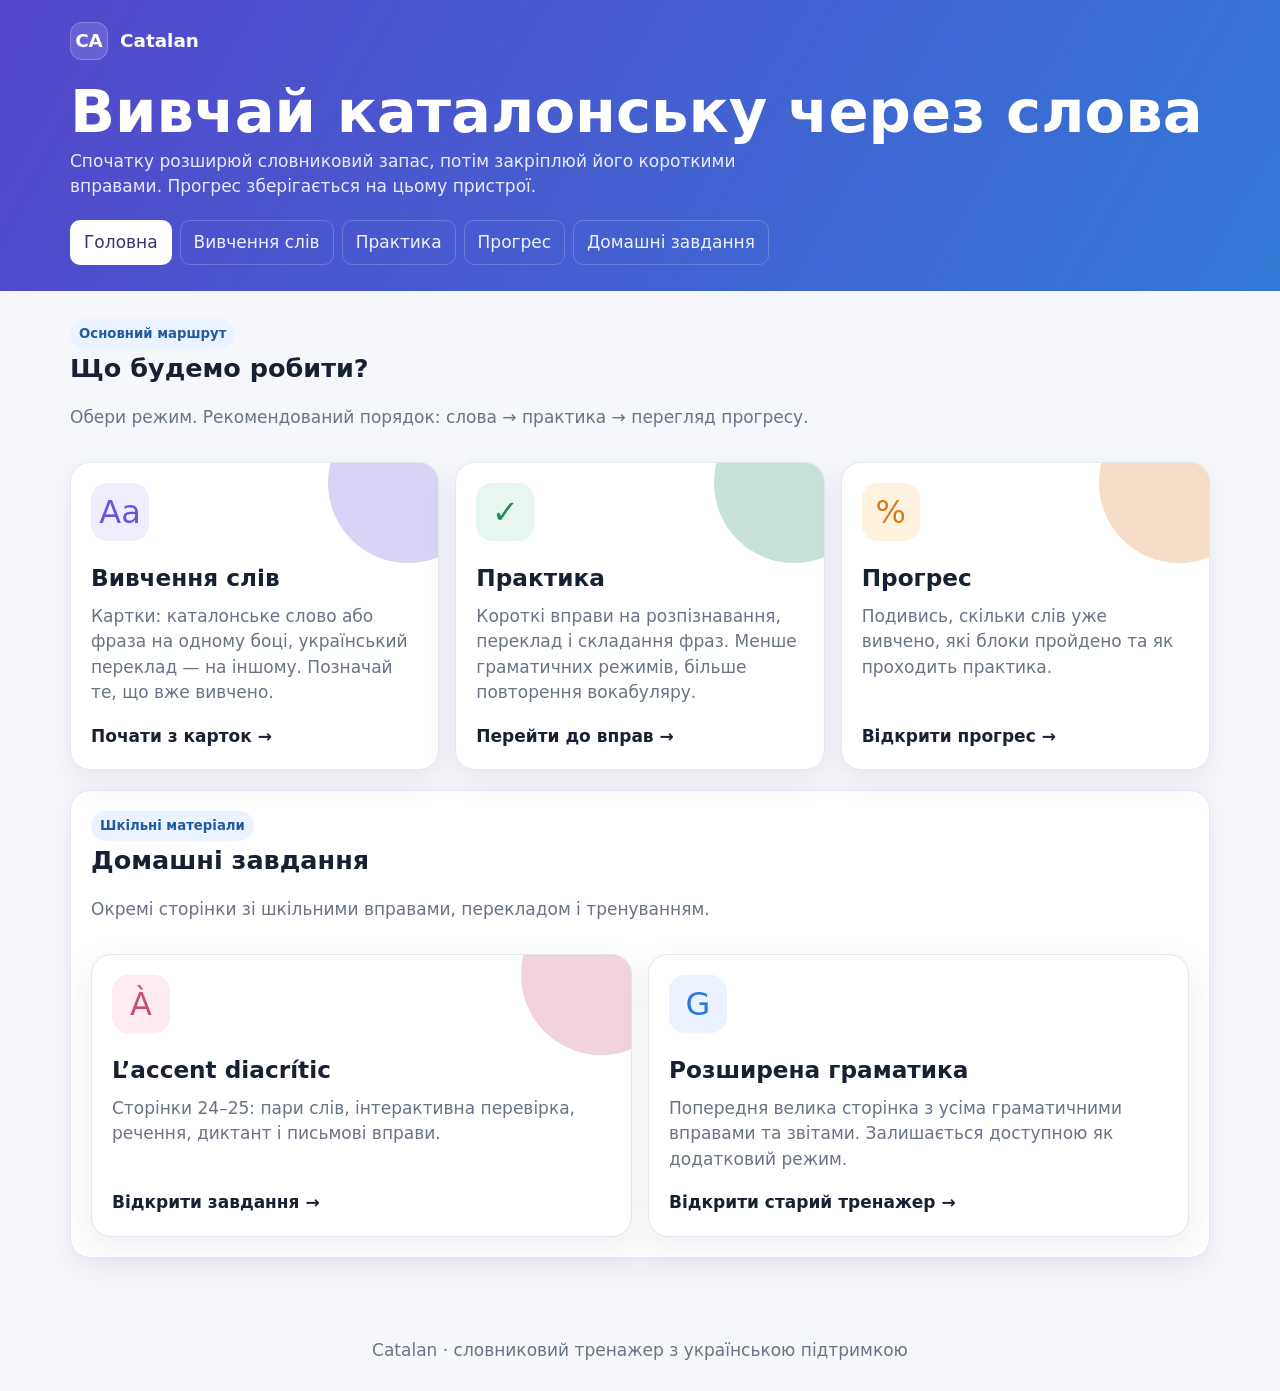
==== commit 052ab68f: "Redesign home around vocabulary learning" ====
--- a/index.html
+++ b/index.html
@@ -1,11 +1,85 @@
-<!doctype html><html lang="uk"><head><meta charset="utf-8"><meta name="viewport" content="width=device-width,initial-scale=1"><meta name="robots" content="noindex"><title>Catalan · Граматика та домашні завдання</title><style>
-:root{--bg:#f5f7fb;--ink:#172b33;--muted:#62747c;--teal:#0b6d70;--line:#dfe8e9}
-*{box-sizing:border-box}body{margin:0;background:var(--bg);color:var(--ink);font:17px/1.6 system-ui,-apple-system,Segoe UI,sans-serif}header{background:#133b46;color:white;padding:28px max(22px,calc((100% - 1060px)/2))}header small{color:#c5eee5;letter-spacing:.08em}header h1{font-size:clamp(2rem,5vw,3.2rem);line-height:1.1;margin:.35rem 0}header p{margin:.5rem 0 0;color:#dcebec}main{max-width:1060px;margin:26px auto;padding:0 18px}.section-nav{display:flex;gap:10px;flex-wrap:wrap}.section-nav a{padding:11px 22px;border:1px solid var(--line);background:white;border-radius:10px;text-decoration:none;font-weight:650;color:var(--ink);min-height:48px}.section-nav a[aria-current=page]{background:var(--teal);color:white}.card{background:white;border:1px solid var(--line);border-radius:16px;padding:22px;margin:14px 0;box-shadow:0 5px 20px #18284808}h2{margin:.1rem 0 .8rem;font-size:1.45rem}h3{margin:.2rem 0 .5rem}p{margin:.45rem 0}.muted{color:var(--muted)}.rule{border:1px solid var(--line);border-radius:12px;padding:15px;background:#fbfcfd}.pill{display:inline-block;background:#e7f4f0;color:#185c4e;border-radius:99px;padding:3px 9px;font-size:.82rem}.action{display:inline-block;padding:11px 16px;background:var(--teal);color:white;text-decoration:none;border-radius:10px;min-height:44px}.action:focus-visible,.section-nav a:focus-visible{outline:3px solid #d58b00;outline-offset:4px}[hidden]{display:none!important}footer{text-align:center;color:var(--muted);padding:28px} @media(min-width:960px) and (orientation:landscape){main{max-width:1180px}.card{padding:26px}.section-nav a{padding:14px 26px}}
-</style></head><body><header><small>CATALAN · УКРАЇНСЬКА ПІДТРИМКА</small><h1>Catalan</h1><p>Граматика та домашні завдання · Вивчай, тренуйся і перевіряй себе</p></header><main>
-<nav class="section-nav" aria-label="Основні розділи"><a href="#grammar" id="grammar-tab">Граматика</a><a href="#homework" id="homework-tab">Домашні завдання</a></nav>
-<section id="grammar"><div class="card"><h2>Граматика</h2><p class="muted">Наявний тренажер каталонської мови: слова, дієслова, речення, граматичні вправи, практика та звіти.</p><article class="rule"><span class="pill">Наявні навчальні матеріали</span><h3>Слова, дієслова та граматика</h3><p>Усі попередні блоки та функції збережено без змін.</p><p><a class="action" href="grammar.html">Відкрити тренажер →</a></p></article></div></section>
-<section id="homework" hidden><div class="card"><h2>Домашні завдання</h2><p class="muted">Окремі уроки за шкільними сторінками, з українським перекладом і тренуванням.</p><article class="rule"><span class="pill">Каталонська · Сторінки 24–25</span><h3 lang="ca">L’accent diacrític</h3><p>15 пар слів із наголосами, інтерактивна перевірка, 15 речень, диктант та письмові завдання 3–5.</p><p><a class="action" href="homework/accent-diacritic.html">Відкрити домашнє завдання →</a></p></article></div></section>
-</main><footer>Catalan · Каталонська з українською підтримкою</footer><script>
-function route(){const section=location.hash==='#homework'?'homework':'grammar';for(const id of ['grammar','homework']){document.getElementById(id).hidden=id!==section;const link=document.getElementById(id+'-tab');if(id===section)link.setAttribute('aria-current','page');else link.removeAttribute('aria-current')}}
-window.addEventListener('hashchange',route);route();
-</script></body></html>+<!doctype html>
+<html lang="uk">
+<head>
+<meta charset="utf-8">
+<meta name="viewport" content="width=device-width,initial-scale=1">
+<meta name="robots" content="noindex">
+<title>Catalan · Навчання</title>
+<link rel="stylesheet" href="assets/styles.css">
+</head>
+<body>
+<header class="site-header">
+  <div class="header-inner">
+    <a class="brand" href="index.html"><span class="brand-mark">CA</span><span>Catalan</span></a>
+    <h1 class="header-title">Вивчай каталонську через слова</h1>
+    <p class="header-sub">Спочатку розширюй словниковий запас, потім закріплюй його короткими вправами. Прогрес зберігається на цьому пристрої.</p>
+    <nav class="topnav" aria-label="Навігація">
+      <a class="active" href="index.html">Головна</a>
+      <a href="vocabulary.html">Вивчення слів</a>
+      <a href="practice.html">Практика</a>
+      <a href="progress.html">Прогрес</a>
+      <a href="index.html#homework">Домашні завдання</a>
+    </nav>
+  </div>
+</header>
+
+<main class="page">
+  <section class="section-title">
+    <div>
+      <span class="chip">Основний маршрут</span>
+      <h1>Що будемо робити?</h1>
+      <p class="muted">Обери режим. Рекомендований порядок: слова → практика → перегляд прогресу.</p>
+    </div>
+  </section>
+
+  <section class="choice-grid">
+    <a class="card choice-card vocab" href="vocabulary.html">
+      <div class="choice-icon">Aa</div>
+      <h2>Вивчення слів</h2>
+      <p>Картки: каталонське слово або фраза на одному боці, український переклад — на іншому. Позначай те, що вже вивчено.</p>
+      <span class="go">Почати з карток →</span>
+    </a>
+
+    <a class="card choice-card practice" href="practice.html">
+      <div class="choice-icon">✓</div>
+      <h2>Практика</h2>
+      <p>Короткі вправи на розпізнавання, переклад і складання фраз. Менше граматичних режимів, більше повторення вокабуляру.</p>
+      <span class="go">Перейти до вправ →</span>
+    </a>
+
+    <a class="card choice-card progress-card" href="progress.html">
+      <div class="choice-icon">%</div>
+      <h2>Прогрес</h2>
+      <p>Подивись, скільки слів уже вивчено, які блоки пройдено та як проходить практика.</p>
+      <span class="go">Відкрити прогрес →</span>
+    </a>
+  </section>
+
+  <section id="homework" class="card" style="margin-top:20px">
+    <div class="section-title">
+      <div>
+        <span class="chip">Шкільні матеріали</span>
+        <h2>Домашні завдання</h2>
+        <p class="muted">Окремі сторінки зі шкільними вправами, перекладом і тренуванням.</p>
+      </div>
+    </div>
+    <div class="choice-grid">
+      <a class="card choice-card homework-card" href="homework/accent-diacritic.html">
+        <div class="choice-icon">À</div>
+        <h2>L’accent diacrític</h2>
+        <p>Сторінки 24–25: пари слів, інтерактивна перевірка, речення, диктант і письмові вправи.</p>
+        <span class="go">Відкрити завдання →</span>
+      </a>
+      <a class="card choice-card" href="grammar.html">
+        <div class="choice-icon" style="background:var(--blue-soft);color:var(--blue)">G</div>
+        <h2>Розширена граматика</h2>
+        <p>Попередня велика сторінка з усіма граматичними вправами та звітами. Залишається доступною як додатковий режим.</p>
+        <span class="go">Відкрити старий тренажер →</span>
+      </a>
+    </div>
+  </section>
+</main>
+
+<footer class="footer">Catalan · словниковий тренажер з українською підтримкою</footer>
+</body>
+</html>
--- a/assets/styles.css
+++ b/assets/styles.css
@@ -0,0 +1,105 @@
+
+:root{
+  --bg:#f6f7fb;--surface:#fff;--ink:#182033;--muted:#697386;--line:#e2e6ef;
+  --violet:#6556d9;--violet-soft:#efedff;--blue:#3077d7;--blue-soft:#eaf3ff;
+  --green:#248a62;--green-soft:#e7f7f0;--orange:#d57b20;--orange-soft:#fff2df;
+  --rose:#c64f78;--rose-soft:#fdebf1;--shadow:0 10px 30px rgba(34,46,80,.08);
+}
+*{box-sizing:border-box}
+html{-webkit-text-size-adjust:100%;text-size-adjust:100%}
+body{margin:0;background:var(--bg);color:var(--ink);font:17px/1.5 system-ui,-apple-system,BlinkMacSystemFont,"Segoe UI",sans-serif}
+a{color:inherit}
+button,input,select{font:inherit}
+button,select,input{min-height:46px}
+button{cursor:pointer}
+.site-header{background:linear-gradient(120deg,#5446ca,#3378d6);color:#fff}
+.header-inner{max-width:1180px;margin:auto;padding:22px 20px 26px}
+.brand{display:flex;align-items:center;gap:12px;text-decoration:none;font-weight:800;font-size:1.15rem}
+.brand-mark{display:grid;place-items:center;width:38px;height:38px;border-radius:12px;background:#ffffff22;border:1px solid #ffffff35}
+.header-title{margin:22px 0 6px;font-size:clamp(2rem,5vw,3.7rem);line-height:1.03}
+.header-sub{margin:0;color:#e8ebff;max-width:760px}
+.topnav{display:flex;gap:8px;flex-wrap:wrap;margin-top:20px}
+.topnav a{padding:9px 13px;border-radius:10px;text-decoration:none;color:#eef2ff;border:1px solid #ffffff30}
+.topnav a.active,.topnav a:hover{background:#fff;color:#38366d}
+.page{max-width:1180px;margin:0 auto;padding:24px 18px 44px}
+.hero-grid,.choice-grid,.stat-grid,.split{display:grid;gap:16px}
+.choice-grid{grid-template-columns:repeat(auto-fit,minmax(245px,1fr))}
+.stat-grid{grid-template-columns:repeat(auto-fit,minmax(150px,1fr))}
+.split{grid-template-columns:1fr}
+.card{background:var(--surface);border:1px solid var(--line);border-radius:20px;padding:20px;box-shadow:var(--shadow)}
+.choice-card{position:relative;overflow:hidden;text-decoration:none;min-height:230px;display:flex;flex-direction:column}
+.choice-card:before{content:"";position:absolute;width:160px;height:160px;border-radius:50%;right:-50px;top:-60px;opacity:.25}
+.choice-card.vocab:before{background:var(--violet)}
+.choice-card.practice:before{background:var(--green)}
+.choice-card.progress-card:before{background:var(--orange)}
+.choice-card.homework-card:before{background:var(--rose)}
+.choice-icon{font-size:2rem;width:58px;height:58px;border-radius:16px;display:grid;place-items:center;margin-bottom:20px}
+.vocab .choice-icon{background:var(--violet-soft);color:var(--violet)}
+.practice .choice-icon{background:var(--green-soft);color:var(--green)}
+.progress-card .choice-icon{background:var(--orange-soft);color:var(--orange)}
+.homework-card .choice-icon{background:var(--rose-soft);color:var(--rose)}
+.choice-card h2{font-size:1.45rem;margin:0 0 8px}
+.choice-card p{color:var(--muted);margin:0 0 18px}
+.choice-card .go{margin-top:auto;font-weight:750}
+.toolbar{display:grid;gap:12px;grid-template-columns:repeat(auto-fit,minmax(190px,1fr));align-items:end}
+label{font-weight:700;font-size:.92rem}
+select,input[type=text]{width:100%;border:1px solid var(--line);border-radius:12px;padding:10px 12px;background:#fff;color:var(--ink);margin-top:6px}
+.btn{border:0;border-radius:12px;padding:11px 15px;font-weight:750;background:var(--violet);color:#fff}
+.btn.secondary{background:#fff;color:var(--ink);border:1px solid var(--line)}
+.btn.green{background:var(--green)}
+.btn.orange{background:var(--orange)}
+.btn.ghost{background:transparent;color:var(--ink);border:1px dashed var(--line)}
+.btn:disabled{opacity:.5;cursor:not-allowed}
+.section-title{display:flex;justify-content:space-between;gap:14px;align-items:flex-end;margin:0 0 15px}
+.section-title h2,.section-title h1{margin:0}
+.muted{color:var(--muted)}
+.flash-wrap{perspective:1000px;margin-top:18px}
+.flashcard{position:relative;min-height:330px;border-radius:24px;cursor:pointer;transform-style:preserve-3d;transition:transform .38s;box-shadow:var(--shadow)}
+.flashcard.flipped{transform:rotateY(180deg)}
+.flash-face{position:absolute;inset:0;backface-visibility:hidden;border:1px solid var(--line);border-radius:24px;padding:26px;display:flex;flex-direction:column;align-items:center;justify-content:center;text-align:center;background:#fff}
+.flash-front{background:linear-gradient(150deg,#ffffff,#f4f2ff)}
+.flash-back{transform:rotateY(180deg);background:linear-gradient(150deg,#ffffff,#eaf7f2)}
+.flash-lang{font-size:.82rem;letter-spacing:.08em;text-transform:uppercase;color:var(--muted);font-weight:800}
+.flash-main{font-size:clamp(2rem,5vw,3.6rem);line-height:1.08;font-weight:800;margin:20px 0}
+.flash-hint{color:var(--muted)}
+.flash-actions{display:flex;gap:10px;flex-wrap:wrap;justify-content:center;margin:16px 0}
+.progress-line{height:12px;border-radius:999px;background:#eceef5;overflow:hidden}
+.progress-line span{display:block;height:100%;background:linear-gradient(90deg,var(--violet),var(--blue));width:0}
+.chip{display:inline-flex;align-items:center;gap:6px;padding:5px 9px;border-radius:999px;background:var(--blue-soft);color:#245a9f;font-size:.83rem;font-weight:700}
+.list-table{width:100%;border-collapse:collapse}
+.list-table th,.list-table td{text-align:left;padding:11px 9px;border-bottom:1px solid var(--line);vertical-align:top}
+.status-learned{color:var(--green);font-weight:750}
+.practice-shell{max-width:850px;margin:0 auto}
+.practice-card{padding:24px}
+.prompt-label{font-size:.86rem;text-transform:uppercase;letter-spacing:.08em;color:var(--muted);font-weight:800}
+.prompt{font-size:clamp(1.55rem,4vw,2.5rem);font-weight:800;margin:12px 0 22px}
+.options{display:grid;gap:10px}
+.option{width:100%;text-align:left;border:1px solid var(--line);background:#fff;border-radius:14px;padding:14px}
+.option:hover{border-color:#aeb7cb;background:#fafbff}
+.option.selected{border-color:var(--violet);background:var(--violet-soft)}
+.word-bank{display:flex;gap:8px;flex-wrap:wrap;margin:16px 0}
+.word{border:1px solid #ccd3e1;background:#fff;border-radius:11px;padding:9px 11px}
+.target{min-height:60px;border:2px dashed #cfd4df;border-radius:14px;padding:12px;margin:14px 0;background:#fafbff}
+.feedback{display:none;border-radius:14px;padding:14px;margin-top:16px}
+.feedback.show{display:block}
+.feedback.ok{background:var(--green-soft);color:#166646;border:1px solid #bfe9d7}
+.feedback.bad{background:#fff0f0;color:#9a3131;border:1px solid #f0c7c7}
+.feedback.info{background:var(--blue-soft);color:#245a9f;border:1px solid #c6ddf8}
+.mode-grid{display:grid;grid-template-columns:repeat(auto-fit,minmax(175px,1fr));gap:10px}
+.mode-btn{border:1px solid var(--line);background:#fff;border-radius:14px;padding:14px;text-align:left}
+.mode-btn strong{display:block;margin-bottom:4px}
+.mode-btn.active{border-color:var(--violet);background:var(--violet-soft)}
+.stat{border-radius:16px;padding:16px;background:#fff;border:1px solid var(--line)}
+.stat .value{font-size:1.8rem;font-weight:850}
+.stat.violet{background:var(--violet-soft)}.stat.green{background:var(--green-soft)}
+.stat.orange{background:var(--orange-soft)}.stat.blue{background:var(--blue-soft)}
+.block-progress{display:grid;gap:10px}
+.block-row{display:grid;grid-template-columns:minmax(150px,1fr) 2fr auto;gap:12px;align-items:center;padding:10px 0;border-bottom:1px solid var(--line)}
+.block-row:last-child{border-bottom:0}
+.smallbar{height:9px;background:#eceef5;border-radius:999px;overflow:hidden}
+.smallbar span{display:block;height:100%;background:var(--green)}
+.notice{padding:14px;border-radius:14px;background:var(--orange-soft);border:1px solid #f1d7b0}
+.footer{text-align:center;padding:28px;color:var(--muted)}
+@media(min-width:900px){.split{grid-template-columns:320px 1fr}.sticky{position:sticky;top:18px;align-self:start}}
+@media(max-width:620px){.flashcard{min-height:290px}.block-row{grid-template-columns:1fr}.header-title{font-size:2.35rem}}
+@media(min-width:900px) and (orientation:landscape){body{font-size:17px}.page{padding:28px 20px 52px}.flashcard{min-height:360px}}
